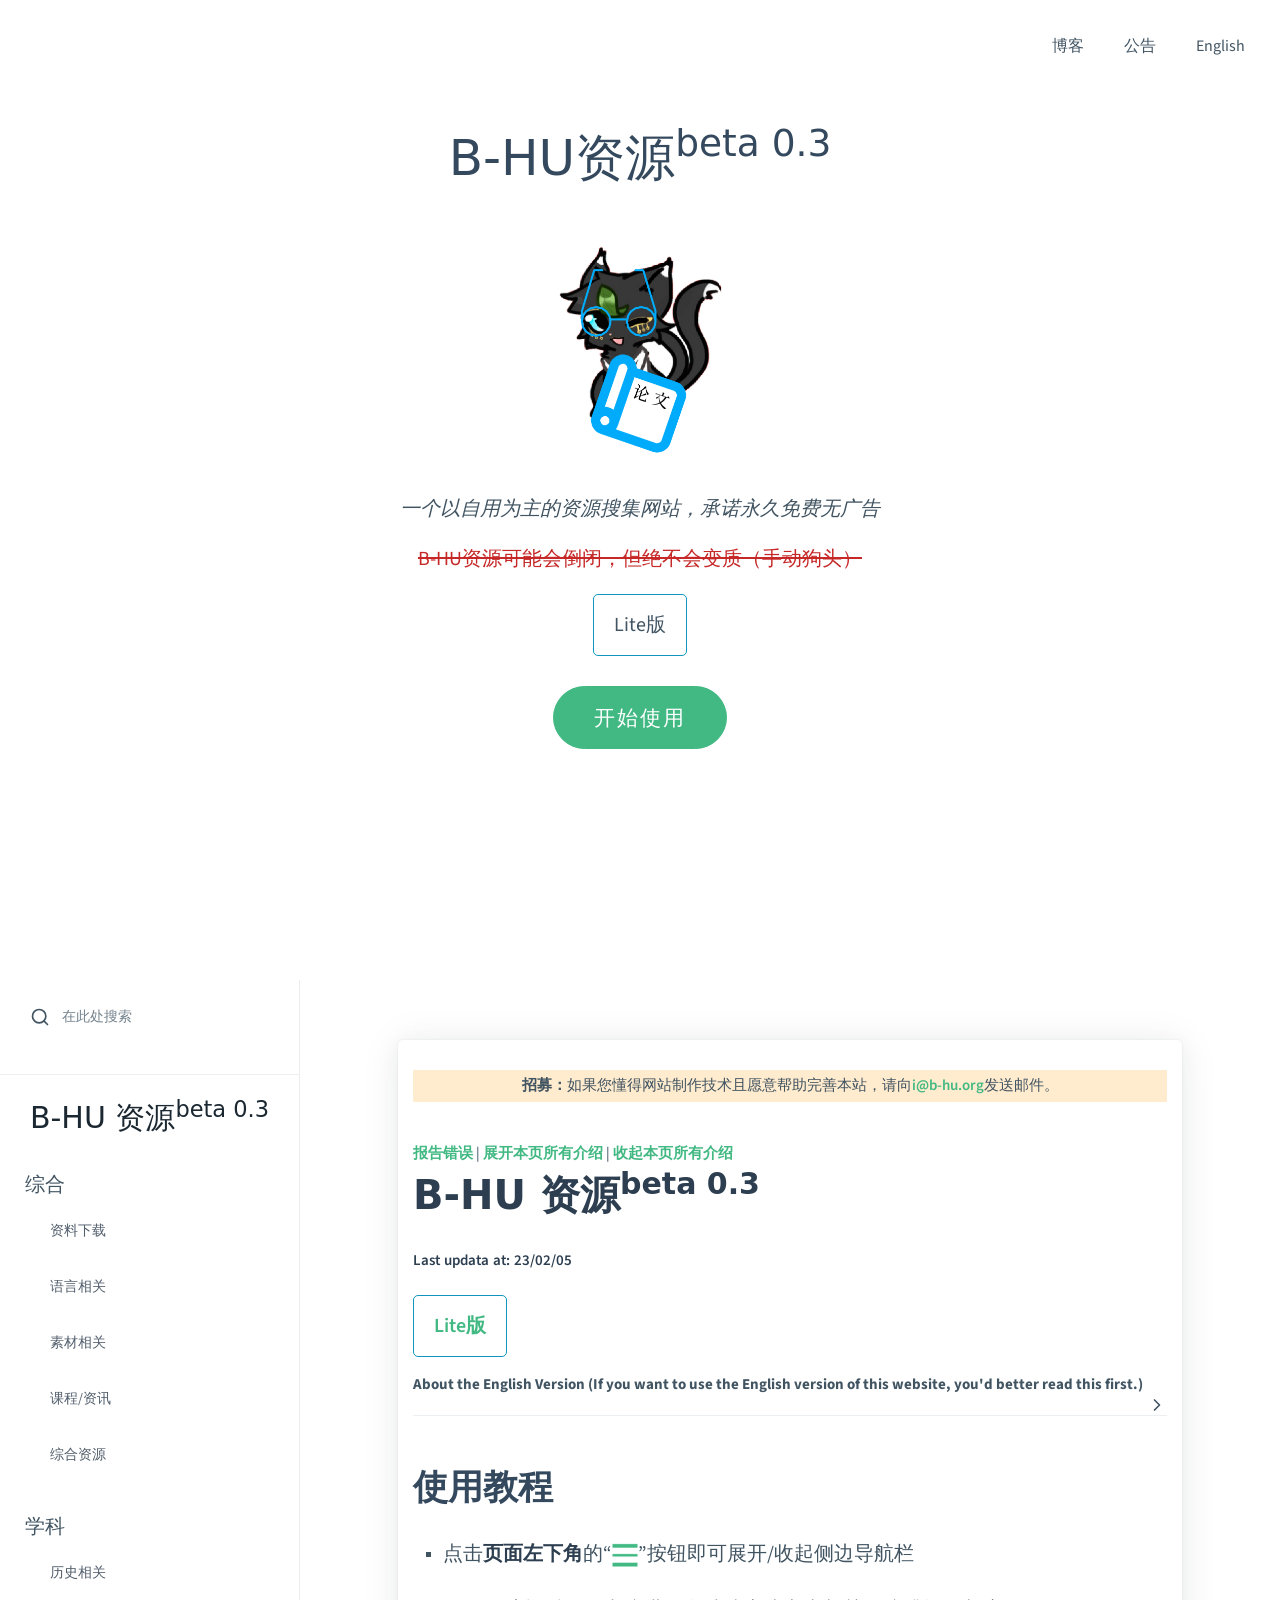
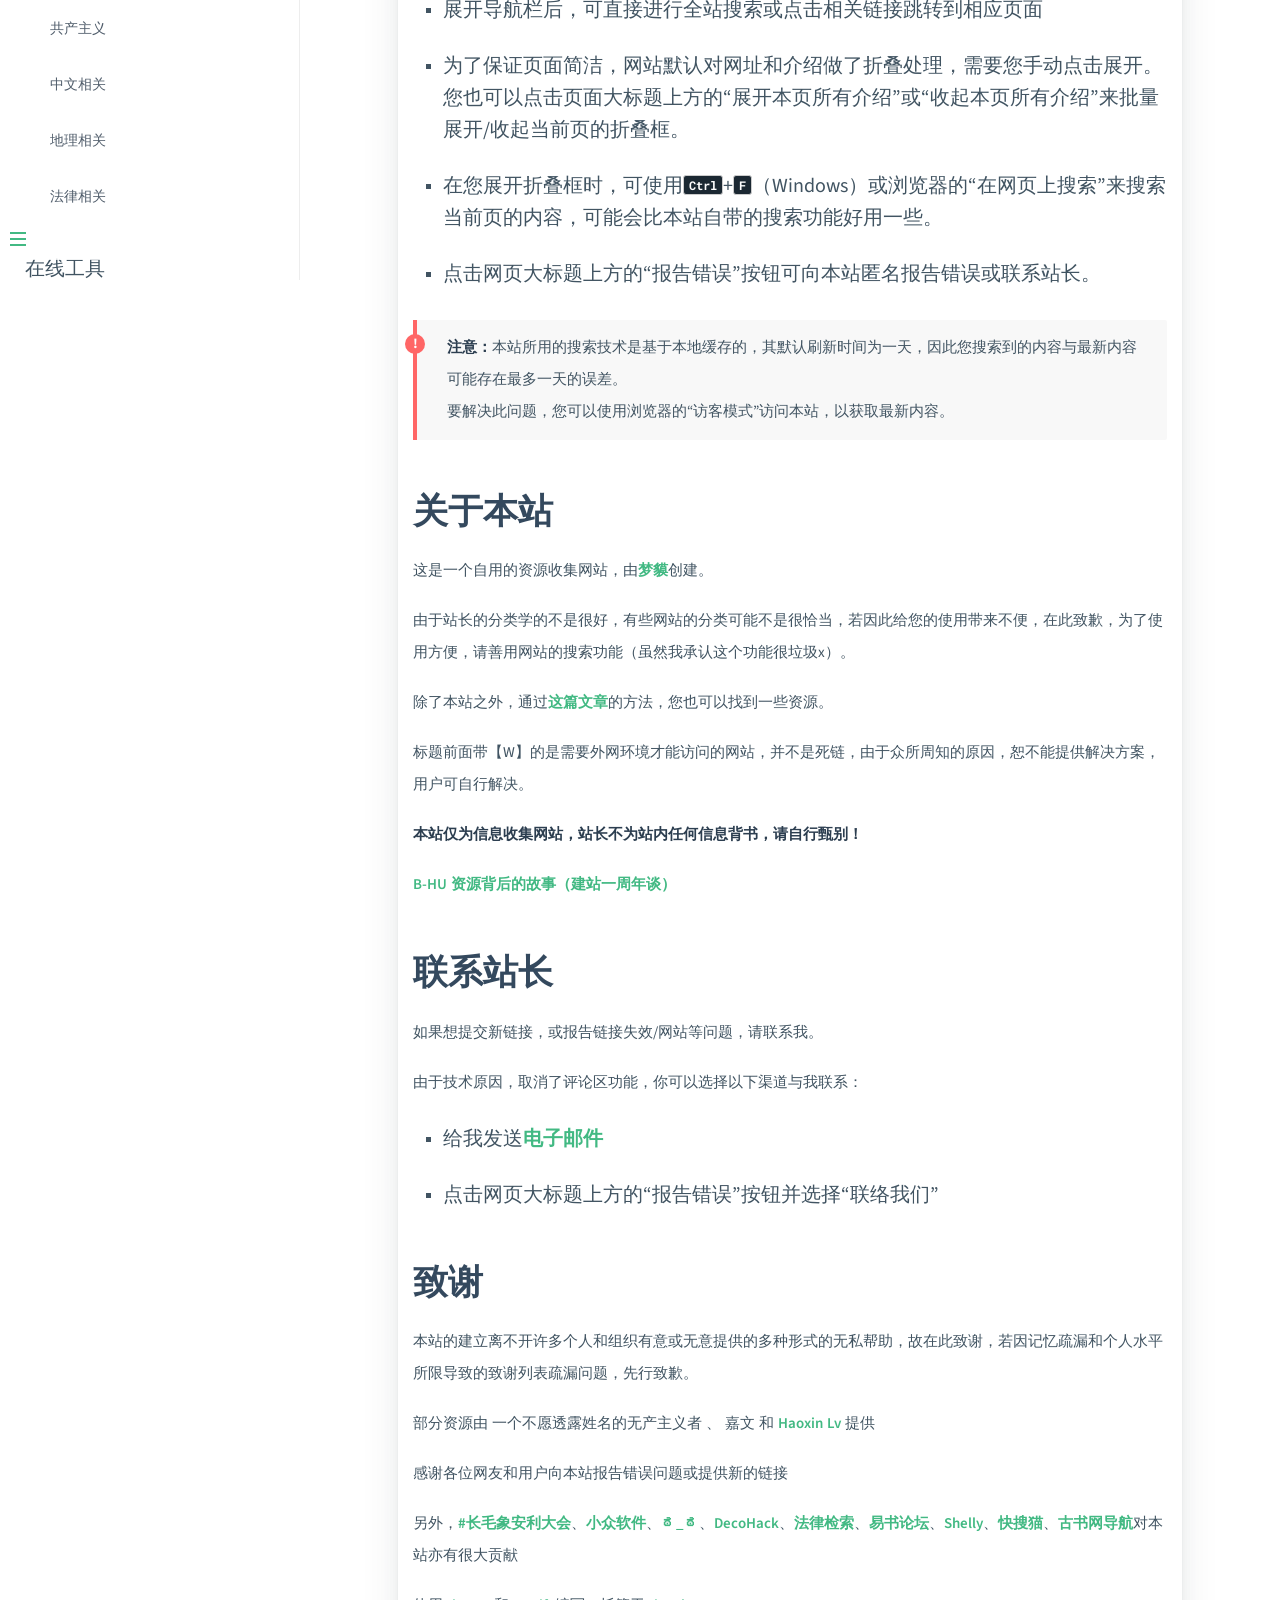
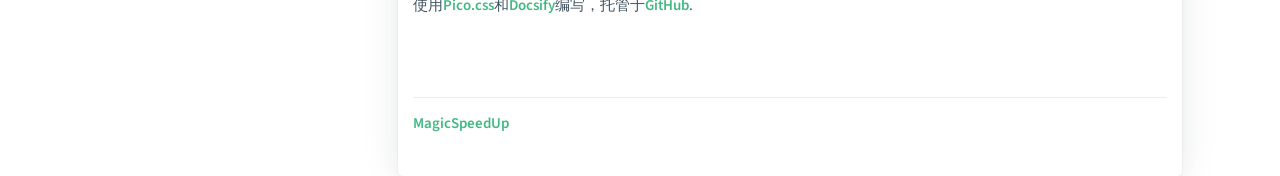
==== index.html @ ea0c9001 "." ====
<!DOCTYPE html>
<html>
<head>
  <meta http-equiv="X-UA-Compatible" content="IE=edge,chrome=1">
  <meta name="viewport" content="width=device-width,initial-scale=1">
  <meta charset="UTF-8">
  <title>B-HU 资源</title>
  <link rel="icon" href="./requirements/icon.png" type="image/x-icon" />
  <link rel="shortcut icon" href="./requirements/icon.png" type="image/x-icon" />
  <link rel="stylesheet" href="./requirements/pico.min.css">
  <link rel="stylesheet" href="./requirements/vue.css" />
</head>
<body>
    <div id="app">加载中···<br/><i>* 如果长时间卡在此界面，请允许网站运行JavaScript脚本</i></div>
    <script>
    window.$docsify = {
        loadNavbar: true,
        loadSidebar: true,
        subMaxLevel: 6,
        coverpage: true,
        auto2top: true,
        relativePath: true,
        name: 'B-HU 资源<sup>beta 0.3</sup>',
        nameLink: '/',
        notFoundPage: true,
        homepage: 'index.md',
        search: {
            maxAge: 86400000,
            paths: 'auto', // or 'auto'
            placeholder: '在此处搜索',
            noData: '没有结果！',
            depth: 6,
            hideOtherSidebarContent: false,
            namespace: 'website-1'
        },
        pagination: {
            previousText: '上一页',
            nextText: '下一页',
            crossChapter: true,
            crossChapterText: true,
        },
        plugins: [
            function(hook, vm) {
                hook.afterEach(function(html) {
                        return (
                        '<p style="background-color: blanchedalmond;padding: auto;text-align: center;"><b>招募：</b>如果您懂得网站制作技术且愿意帮助完善本站，请向<a href="mailto:i@b-hu.org" target="_blank">i@b-hu.org</a>发送邮件。</p><br/><a href="https://forms.office.com/r/AMncKSa0ZD" target="_blank">报告错误</a>&nbsp;|&nbsp;<a onclick="expandAll()">展开本页所有介绍</a>&nbsp;|&nbsp;<a onclick="closeAll()">收起本页所有介绍</a>' +
                        html +
                        '<a href="//s.b-hu.org/#/guide/magicspeedup" target="_blank">MagicSpeedUp</a>'
                        );
                    });
            },
        ],
    }
    </script>
    <script>
        function expandAll() {
    var details = document.getElementsByTagName("details");
    for (var i = 0; i < details.length; i++) {
        details[i].open = true;
    }
}

function closeAll() {
    var details = document.getElementsByTagName("details");
    for (var i = 0; i < details.length; i++) {
        details[i].open = false;
    }
}
    </script>
    <script src="./requirements/docsify-pagination.min.js"></script>
    <script src="./requirements/search.min.js"></script>
    <script src="./requirements/emoji.min.js"></script>
    <script src="./requirements/docsify.js"></script>
<!--不蒜子-->
    <script async src="//busuanzi.ibruce.info/busuanzi/2.3/busuanzi.pure.mini.js"></script>
    <div style="text-align: center;">
        <span id="busuanzi_container_site_pv" style="font-family:Consolas;color:rgba(21,170,191,.6);font-size:12px;">
            访问量：<span id="busuanzi_value_site_pv" style="font-family:Consolas;color:Silver;font-size:12px;"></span>
        </span>
        <span id="busuanzi_container_site_uv" style="font-family:Consolas;color:rgba(21,170,191,.6);font-size:12px;">
            访问人数：<span id="busuanzi_value_site_uv" style="font-family:Consolas;color:Silver;font-size:12px;"></span>
        </span>
    </div>
<!--模板：
<div class="grid">
    <div><details><summary>标题</summary><p>描述<br/><a href="链接" target="_blank" role="button" class="outline">访问网站</a></p></details></div>
    <div><details><summary>标题</summary><p>描述<br/><a href="链接" target="_blank" role="button" class="outline">访问网站</a></p></details></div>
    <div><details><summary>标题</summary><p>描述<br/><a href="链接" target="_blank" role="button" class="outline">访问网站</a></p></details></div>
</div>
-->
</body>
<script src="https://res.zvo.cn/translate/translate.js"></script>
<script>
translate.setUseVersion2(); //设置使用v2.x 版本
translate.listener.start(); //动态监听页面更新
translate.selectLanguageTag.show = false; // 不显示切换语言的下拉框
translate.execute();//进行翻译 
</script>
</html>
---- requirements/pico.min.css ----
@charset "UTF-8";/*!
 * Pico.css v1.5.2 (https://picocss.com)
 * Copyright 2019-2022 - Licensed under MIT
 */:root{--font-family:system-ui,-apple-system,"Segoe UI","Roboto","Ubuntu","Cantarell","Noto Sans",sans-serif,"Apple Color Emoji","Segoe UI Emoji","Segoe UI Symbol","Noto Color Emoji";--line-height:1.5;--font-weight:400;--font-size:16px;--border-radius:0.25rem;--border-width:1px;--outline-width:3px;--spacing:1rem;--typography-spacing-vertical:1.5rem;--block-spacing-vertical:calc(var(--spacing) * 2);--block-spacing-horizontal:var(--spacing);--grid-spacing-vertical:0;--grid-spacing-horizontal:var(--spacing);--form-element-spacing-vertical:0.75rem;--form-element-spacing-horizontal:1rem;--nav-element-spacing-vertical:1rem;--nav-element-spacing-horizontal:0.5rem;--nav-link-spacing-vertical:0.5rem;--nav-link-spacing-horizontal:0.5rem;--form-label-font-weight:var(--font-weight);--transition:0.2s ease-in-out}@media (min-width:576px){:root{--font-size:17px}}@media (min-width:768px){:root{--font-size:18px}}@media (min-width:992px){:root{--font-size:19px}}@media (min-width:1200px){:root{--font-size:20px}}@media (min-width:576px){body>footer,body>header,body>main,section{--block-spacing-vertical:calc(var(--spacing) * 2.5)}}@media (min-width:768px){body>footer,body>header,body>main,section{--block-spacing-vertical:calc(var(--spacing) * 3)}}@media (min-width:992px){body>footer,body>header,body>main,section{--block-spacing-vertical:calc(var(--spacing) * 3.5)}}@media (min-width:1200px){body>footer,body>header,body>main,section{--block-spacing-vertical:calc(var(--spacing) * 4)}}@media (min-width:576px){article{--block-spacing-horizontal:calc(var(--spacing) * 1.25)}}@media (min-width:768px){article{--block-spacing-horizontal:calc(var(--spacing) * 1.5)}}@media (min-width:992px){article{--block-spacing-horizontal:calc(var(--spacing) * 1.75)}}@media (min-width:1200px){article{--block-spacing-horizontal:calc(var(--spacing) * 2)}}dialog>article{--block-spacing-vertical:calc(var(--spacing) * 2);--block-spacing-horizontal:var(--spacing)}@media (min-width:576px){dialog>article{--block-spacing-vertical:calc(var(--spacing) * 2.5);--block-spacing-horizontal:calc(var(--spacing) * 1.25)}}@media (min-width:768px){dialog>article{--block-spacing-vertical:calc(var(--spacing) * 3);--block-spacing-horizontal:calc(var(--spacing) * 1.5)}}a{--text-decoration:none}a.contrast,a.secondary{--text-decoration:underline}small{--font-size:0.875em}h1,h2,h3,h4,h5,h6{--font-weight:700}h1{--font-size:2rem;--typography-spacing-vertical:3rem}h2{--font-size:1.75rem;--typography-spacing-vertical:2.625rem}h3{--font-size:1.5rem;--typography-spacing-vertical:2.25rem}h4{--font-size:1.25rem;--typography-spacing-vertical:1.874rem}h5{--font-size:1.125rem;--typography-spacing-vertical:1.6875rem}[type=checkbox],[type=radio]{--border-width:2px}[type=checkbox][role=switch]{--border-width:3px}tfoot td,tfoot th,thead td,thead th{--border-width:3px}:not(thead):not(tfoot)>*>td{--font-size:0.875em}code,kbd,pre,samp{--font-family:"Menlo","Consolas","Roboto Mono","Ubuntu Monospace","Noto Mono","Oxygen Mono","Liberation Mono",monospace,"Apple Color Emoji","Segoe UI Emoji","Segoe UI Symbol","Noto Color Emoji"}kbd{--font-weight:bolder}:root:not([data-theme=dark]),[data-theme=light]{color-scheme:light;--background-color:#fff;--color:hsl(205deg, 20%, 32%);--h1-color:hsl(205deg, 30%, 15%);--h2-color:#24333e;--h3-color:hsl(205deg, 25%, 23%);--h4-color:#374956;--h5-color:hsl(205deg, 20%, 32%);--h6-color:#4d606d;--muted-color:hsl(205deg, 10%, 50%);--muted-border-color:hsl(205deg, 20%, 94%);--primary:hsl(195deg, 85%, 41%);--primary-hover:hsl(195deg, 90%, 32%);--primary-focus:rgba(16, 149, 193, 0.125);--primary-inverse:#fff;--secondary:hsl(205deg, 15%, 41%);--secondary-hover:hsl(205deg, 20%, 32%);--secondary-focus:rgba(89, 107, 120, 0.125);--secondary-inverse:#fff;--contrast:hsl(205deg, 30%, 15%);--contrast-hover:#000;--contrast-focus:rgba(89, 107, 120, 0.125);--contrast-inverse:#fff;--mark-background-color:#fff2ca;--mark-color:#543a26;--ins-color:#388e3c;--del-color:#c62828;--blockquote-border-color:var(--muted-border-color);--blockquote-footer-color:var(--muted-color);--button-box-shadow:0 0 0 rgba(0, 0, 0, 0);--button-hover-box-shadow:0 0 0 rgba(0, 0, 0, 0);--form-element-background-color:transparent;--form-element-border-color:hsl(205deg, 14%, 68%);--form-element-color:var(--color);--form-element-placeholder-color:var(--muted-color);--form-element-active-background-color:transparent;--form-element-active-border-color:var(--primary);--form-element-focus-color:var(--primary-focus);--form-element-disabled-background-color:hsl(205deg, 18%, 86%);--form-element-disabled-border-color:hsl(205deg, 14%, 68%);--form-element-disabled-opacity:0.5;--form-element-invalid-border-color:#c62828;--form-element-invalid-active-border-color:#d32f2f;--form-element-invalid-focus-color:rgba(211, 47, 47, 0.125);--form-element-valid-border-color:#388e3c;--form-element-valid-active-border-color:#43a047;--form-element-valid-focus-color:rgba(67, 160, 71, 0.125);--switch-background-color:hsl(205deg, 16%, 77%);--switch-color:var(--primary-inverse);--switch-checked-background-color:var(--primary);--range-border-color:hsl(205deg, 18%, 86%);--range-active-border-color:hsl(205deg, 16%, 77%);--range-thumb-border-color:var(--background-color);--range-thumb-color:var(--secondary);--range-thumb-hover-color:var(--secondary-hover);--range-thumb-active-color:var(--primary);--table-border-color:var(--muted-border-color);--table-row-stripped-background-color:#f6f8f9;--code-background-color:hsl(205deg, 20%, 94%);--code-color:var(--muted-color);--code-kbd-background-color:var(--contrast);--code-kbd-color:var(--contrast-inverse);--code-tag-color:hsl(330deg, 40%, 50%);--code-property-color:hsl(185deg, 40%, 40%);--code-value-color:hsl(40deg, 20%, 50%);--code-comment-color:hsl(205deg, 14%, 68%);--accordion-border-color:var(--muted-border-color);--accordion-close-summary-color:var(--color);--accordion-open-summary-color:var(--muted-color);--card-background-color:var(--background-color);--card-border-color:var(--muted-border-color);--card-box-shadow:0 0.125rem 1rem rgba(27, 40, 50, 0.04),0 0.125rem 2rem rgba(27, 40, 50, 0.08),0 0 0 0.0625rem rgba(27, 40, 50, 0.024);--card-sectionning-background-color:#fbfbfc;--dropdown-background-color:#fbfbfc;--dropdown-border-color:#e1e6eb;--dropdown-box-shadow:var(--card-box-shadow);--dropdown-color:var(--color);--dropdown-hover-background-color:hsl(205deg, 20%, 94%);--modal-overlay-background-color:rgba(213, 220, 226, 0.8);--progress-background-color:hsl(205deg, 18%, 86%);--progress-color:var(--primary);--loading-spinner-opacity:0.5;--tooltip-background-color:var(--contrast);--tooltip-color:var(--contrast-inverse);--icon-checkbox:url("data:image/svg+xml,%3Csvg xmlns='http://www.w3.org/2000/svg' width='24' height='24' viewBox='0 0 24 24' fill='none' stroke='%23FFF' stroke-width='4' stroke-linecap='round' stroke-linejoin='round'%3E%3Cpolyline points='20 6 9 17 4 12'%3E%3C/polyline%3E%3C/svg%3E");--icon-chevron:url("data:image/svg+xml,%3Csvg xmlns='http://www.w3.org/2000/svg' width='24' height='24' viewBox='0 0 24 24' fill='none' stroke='rgba(65, 84, 98, 0.999)' stroke-width='2' stroke-linecap='round' stroke-linejoin='round'%3E%3Cpolyline points='6 9 12 15 18 9'%3E%3C/polyline%3E%3C/svg%3E");--icon-chevron-button:url("data:image/svg+xml,%3Csvg xmlns='http://www.w3.org/2000/svg' width='24' height='24' viewBox='0 0 24 24' fill='none' stroke='rgba(255, 255, 255, 0.999)' stroke-width='2' stroke-linecap='round' stroke-linejoin='round'%3E%3Cpolyline points='6 9 12 15 18 9'%3E%3C/polyline%3E%3C/svg%3E");--icon-chevron-button-inverse:url("data:image/svg+xml,%3Csvg xmlns='http://www.w3.org/2000/svg' width='24' height='24' viewBox='0 0 24 24' fill='none' stroke='rgba(255, 255, 255, 0.999)' stroke-width='2' stroke-linecap='round' stroke-linejoin='round'%3E%3Cpolyline points='6 9 12 15 18 9'%3E%3C/polyline%3E%3C/svg%3E");--icon-close:url("data:image/svg+xml,%3Csvg xmlns='http://www.w3.org/2000/svg' width='24' height='24' viewBox='0 0 24 24' fill='none' stroke='rgba(115, 130, 140, 0.999)' stroke-width='4' stroke-linecap='round' stroke-linejoin='round'%3E%3Cline x1='18' y1='6' x2='6' y2='18'%3E%3C/line%3E%3Cline x1='6' y1='6' x2='18' y2='18'%3E%3C/line%3E%3C/svg%3E");--icon-date:url("data:image/svg+xml,%3Csvg xmlns='http://www.w3.org/2000/svg' width='24' height='24' viewBox='0 0 24 24' fill='none' stroke='rgba(65, 84, 98, 0.999)' stroke-width='2' stroke-linecap='round' stroke-linejoin='round'%3E%3Crect x='3' y='4' width='18' height='18' rx='2' ry='2'%3E%3C/rect%3E%3Cline x1='16' y1='2' x2='16' y2='6'%3E%3C/line%3E%3Cline x1='8' y1='2' x2='8' y2='6'%3E%3C/line%3E%3Cline x1='3' y1='10' x2='21' y2='10'%3E%3C/line%3E%3C/svg%3E");--icon-invalid:url("data:image/svg+xml,%3Csvg xmlns='http://www.w3.org/2000/svg' width='24' height='24' viewBox='0 0 24 24' fill='none' stroke='rgba(198, 40, 40, 0.999)' stroke-width='2' stroke-linecap='round' stroke-linejoin='round'%3E%3Ccircle cx='12' cy='12' r='10'%3E%3C/circle%3E%3Cline x1='12' y1='8' x2='12' y2='12'%3E%3C/line%3E%3Cline x1='12' y1='16' x2='12.01' y2='16'%3E%3C/line%3E%3C/svg%3E");--icon-minus:url("data:image/svg+xml,%3Csvg xmlns='http://www.w3.org/2000/svg' width='24' height='24' viewBox='0 0 24 24' fill='none' stroke='%23FFF' stroke-width='4' stroke-linecap='round' stroke-linejoin='round'%3E%3Cline x1='5' y1='12' x2='19' y2='12'%3E%3C/line%3E%3C/svg%3E");--icon-search:url("data:image/svg+xml,%3Csvg xmlns='http://www.w3.org/2000/svg' width='24' height='24' viewBox='0 0 24 24' fill='none' stroke='rgba(65, 84, 98, 0.999)' stroke-width='2' stroke-linecap='round' stroke-linejoin='round'%3E%3Ccircle cx='11' cy='11' r='8'%3E%3C/circle%3E%3Cline x1='21' y1='21' x2='16.65' y2='16.65'%3E%3C/line%3E%3C/svg%3E");--icon-time:url("data:image/svg+xml,%3Csvg xmlns='http://www.w3.org/2000/svg' width='24' height='24' viewBox='0 0 24 24' fill='none' stroke='rgba(65, 84, 98, 0.999)' stroke-width='2' stroke-linecap='round' stroke-linejoin='round'%3E%3Ccircle cx='12' cy='12' r='10'%3E%3C/circle%3E%3Cpolyline points='12 6 12 12 16 14'%3E%3C/polyline%3E%3C/svg%3E");--icon-valid:url("data:image/svg+xml,%3Csvg xmlns='http://www.w3.org/2000/svg' width='24' height='24' viewBox='0 0 24 24' fill='none' stroke='rgba(56, 142, 60, 0.999)' stroke-width='3' stroke-linecap='round' stroke-linejoin='round'%3E%3Cpolyline points='20 6 9 17 4 12'%3E%3C/polyline%3E%3C/svg%3E")}@media only screen and (prefers-color-scheme:dark){:root:not([data-theme=light]){color-scheme:dark;--background-color:#11191f;--color:hsl(205deg, 16%, 77%);--h1-color:hsl(205deg, 20%, 94%);--h2-color:#e1e6eb;--h3-color:hsl(205deg, 18%, 86%);--h4-color:#c8d1d8;--h5-color:hsl(205deg, 16%, 77%);--h6-color:#afbbc4;--muted-color:hsl(205deg, 10%, 50%);--muted-border-color:#1f2d38;--primary:hsl(195deg, 85%, 41%);--primary-hover:hsl(195deg, 80%, 50%);--primary-focus:rgba(16, 149, 193, 0.25);--primary-inverse:#fff;--secondary:hsl(205deg, 15%, 41%);--secondary-hover:hsl(205deg, 10%, 50%);--secondary-focus:rgba(115, 130, 140, 0.25);--secondary-inverse:#fff;--contrast:hsl(205deg, 20%, 94%);--contrast-hover:#fff;--contrast-focus:rgba(115, 130, 140, 0.25);--contrast-inverse:#000;--mark-background-color:#d1c284;--mark-color:#11191f;--ins-color:#388e3c;--del-color:#c62828;--blockquote-border-color:var(--muted-border-color);--blockquote-footer-color:var(--muted-color);--button-box-shadow:0 0 0 rgba(0, 0, 0, 0);--button-hover-box-shadow:0 0 0 rgba(0, 0, 0, 0);--form-element-background-color:#11191f;--form-element-border-color:#374956;--form-element-color:var(--color);--form-element-placeholder-color:var(--muted-color);--form-element-active-background-color:var(--form-element-background-color);--form-element-active-border-color:var(--primary);--form-element-focus-color:var(--primary-focus);--form-element-disabled-background-color:hsl(205deg, 25%, 23%);--form-element-disabled-border-color:hsl(205deg, 20%, 32%);--form-element-disabled-opacity:0.5;--form-element-invalid-border-color:#b71c1c;--form-element-invalid-active-border-color:#c62828;--form-element-invalid-focus-color:rgba(198, 40, 40, 0.25);--form-element-valid-border-color:#2e7d32;--form-element-valid-active-border-color:#388e3c;--form-element-valid-focus-color:rgba(56, 142, 60, 0.25);--switch-background-color:#374956;--switch-color:var(--primary-inverse);--switch-checked-background-color:var(--primary);--range-border-color:#24333e;--range-active-border-color:hsl(205deg, 25%, 23%);--range-thumb-border-color:var(--background-color);--range-thumb-color:var(--secondary);--range-thumb-hover-color:var(--secondary-hover);--range-thumb-active-color:var(--primary);--table-border-color:var(--muted-border-color);--table-row-stripped-background-color:rgba(115, 130, 140, 0.05);--code-background-color:#18232c;--code-color:var(--muted-color);--code-kbd-background-color:var(--contrast);--code-kbd-color:var(--contrast-inverse);--code-tag-color:hsl(330deg, 30%, 50%);--code-property-color:hsl(185deg, 30%, 50%);--code-value-color:hsl(40deg, 10%, 50%);--code-comment-color:#4d606d;--accordion-border-color:var(--muted-border-color);--accordion-active-summary-color:var(--primary);--accordion-close-summary-color:var(--color);--accordion-open-summary-color:var(--muted-color);--card-background-color:#141e26;--card-border-color:#11191f;--card-box-shadow:0 0.125rem 1rem rgba(0, 0, 0, 0.06),0 0.125rem 2rem rgba(0, 0, 0, 0.12),0 0 0 0.0625rem rgba(0, 0, 0, 0.036);--card-sectionning-background-color:#18232c;--dropdown-background-color:hsl(205deg, 30%, 15%);--dropdown-border-color:#24333e;--dropdown-box-shadow:var(--card-box-shadow);--dropdown-color:var(--color);--dropdown-hover-background-color:rgba(36, 51, 62, 0.75);--modal-overlay-background-color:rgba(36, 51, 62, 0.9);--progress-background-color:#24333e;--progress-color:var(--primary);--loading-spinner-opacity:0.5;--tooltip-background-color:var(--contrast);--tooltip-color:var(--contrast-inverse);--icon-checkbox:url("data:image/svg+xml,%3Csvg xmlns='http://www.w3.org/2000/svg' width='24' height='24' viewBox='0 0 24 24' fill='none' stroke='%23FFF' stroke-width='4' stroke-linecap='round' stroke-linejoin='round'%3E%3Cpolyline points='20 6 9 17 4 12'%3E%3C/polyline%3E%3C/svg%3E");--icon-chevron:url("data:image/svg+xml,%3Csvg xmlns='http://www.w3.org/2000/svg' width='24' height='24' viewBox='0 0 24 24' fill='none' stroke='rgba(162, 175, 185, 0.999)' stroke-width='2' stroke-linecap='round' stroke-linejoin='round'%3E%3Cpolyline points='6 9 12 15 18 9'%3E%3C/polyline%3E%3C/svg%3E");--icon-chevron-button:url("data:image/svg+xml,%3Csvg xmlns='http://www.w3.org/2000/svg' width='24' height='24' viewBox='0 0 24 24' fill='none' stroke='rgba(255, 255, 255, 0.999)' stroke-width='2' stroke-linecap='round' stroke-linejoin='round'%3E%3Cpolyline points='6 9 12 15 18 9'%3E%3C/polyline%3E%3C/svg%3E");--icon-chevron-button-inverse:url("data:image/svg+xml,%3Csvg xmlns='http://www.w3.org/2000/svg' width='24' height='24' viewBox='0 0 24 24' fill='none' stroke='rgba(0, 0, 0, 0.999)' stroke-width='2' stroke-linecap='round' stroke-linejoin='round'%3E%3Cpolyline points='6 9 12 15 18 9'%3E%3C/polyline%3E%3C/svg%3E");--icon-close:url("data:image/svg+xml,%3Csvg xmlns='http://www.w3.org/2000/svg' width='24' height='24' viewBox='0 0 24 24' fill='none' stroke='rgba(115, 130, 140, 0.999)' stroke-width='4' stroke-linecap='round' stroke-linejoin='round'%3E%3Cline x1='18' y1='6' x2='6' y2='18'%3E%3C/line%3E%3Cline x1='6' y1='6' x2='18' y2='18'%3E%3C/line%3E%3C/svg%3E");--icon-date:url("data:image/svg+xml,%3Csvg xmlns='http://www.w3.org/2000/svg' width='24' height='24' viewBox='0 0 24 24' fill='none' stroke='rgba(162, 175, 185, 0.999)' stroke-width='2' stroke-linecap='round' stroke-linejoin='round'%3E%3Crect x='3' y='4' width='18' height='18' rx='2' ry='2'%3E%3C/rect%3E%3Cline x1='16' y1='2' x2='16' y2='6'%3E%3C/line%3E%3Cline x1='8' y1='2' x2='8' y2='6'%3E%3C/line%3E%3Cline x1='3' y1='10' x2='21' y2='10'%3E%3C/line%3E%3C/svg%3E");--icon-invalid:url("data:image/svg+xml,%3Csvg xmlns='http://www.w3.org/2000/svg' width='24' height='24' viewBox='0 0 24 24' fill='none' stroke='rgba(183, 28, 28, 0.999)' stroke-width='2' stroke-linecap='round' stroke-linejoin='round'%3E%3Ccircle cx='12' cy='12' r='10'%3E%3C/circle%3E%3Cline x1='12' y1='8' x2='12' y2='12'%3E%3C/line%3E%3Cline x1='12' y1='16' x2='12.01' y2='16'%3E%3C/line%3E%3C/svg%3E");--icon-minus:url("data:image/svg+xml,%3Csvg xmlns='http://www.w3.org/2000/svg' width='24' height='24' viewBox='0 0 24 24' fill='none' stroke='%23FFF' stroke-width='4' stroke-linecap='round' stroke-linejoin='round'%3E%3Cline x1='5' y1='12' x2='19' y2='12'%3E%3C/line%3E%3C/svg%3E");--icon-search:url("data:image/svg+xml,%3Csvg xmlns='http://www.w3.org/2000/svg' width='24' height='24' viewBox='0 0 24 24' fill='none' stroke='rgba(162, 175, 185, 0.999)' stroke-width='2' stroke-linecap='round' stroke-linejoin='round'%3E%3Ccircle cx='11' cy='11' r='8'%3E%3C/circle%3E%3Cline x1='21' y1='21' x2='16.65' y2='16.65'%3E%3C/line%3E%3C/svg%3E");--icon-time:url("data:image/svg+xml,%3Csvg xmlns='http://www.w3.org/2000/svg' width='24' height='24' viewBox='0 0 24 24' fill='none' stroke='rgba(162, 175, 185, 0.999)' stroke-width='2' stroke-linecap='round' stroke-linejoin='round'%3E%3Ccircle cx='12' cy='12' r='10'%3E%3C/circle%3E%3Cpolyline points='12 6 12 12 16 14'%3E%3C/polyline%3E%3C/svg%3E");--icon-valid:url("data:image/svg+xml,%3Csvg xmlns='http://www.w3.org/2000/svg' width='24' height='24' viewBox='0 0 24 24' fill='none' stroke='rgba(46, 125, 50, 0.999)' stroke-width='3' stroke-linecap='round' stroke-linejoin='round'%3E%3Cpolyline points='20 6 9 17 4 12'%3E%3C/polyline%3E%3C/svg%3E")}}[data-theme=dark]{color-scheme:dark;--background-color:#11191f;--color:hsl(205deg, 16%, 77%);--h1-color:hsl(205deg, 20%, 94%);--h2-color:#e1e6eb;--h3-color:hsl(205deg, 18%, 86%);--h4-color:#c8d1d8;--h5-color:hsl(205deg, 16%, 77%);--h6-color:#afbbc4;--muted-color:hsl(205deg, 10%, 50%);--muted-border-color:#1f2d38;--primary:hsl(195deg, 85%, 41%);--primary-hover:hsl(195deg, 80%, 50%);--primary-focus:rgba(16, 149, 193, 0.25);--primary-inverse:#fff;--secondary:hsl(205deg, 15%, 41%);--secondary-hover:hsl(205deg, 10%, 50%);--secondary-focus:rgba(115, 130, 140, 0.25);--secondary-inverse:#fff;--contrast:hsl(205deg, 20%, 94%);--contrast-hover:#fff;--contrast-focus:rgba(115, 130, 140, 0.25);--contrast-inverse:#000;--mark-background-color:#d1c284;--mark-color:#11191f;--ins-color:#388e3c;--del-color:#c62828;--blockquote-border-color:var(--muted-border-color);--blockquote-footer-color:var(--muted-color);--button-box-shadow:0 0 0 rgba(0, 0, 0, 0);--button-hover-box-shadow:0 0 0 rgba(0, 0, 0, 0);--form-element-background-color:#11191f;--form-element-border-color:#374956;--form-element-color:var(--color);--form-element-placeholder-color:var(--muted-color);--form-element-active-background-color:var(--form-element-background-color);--form-element-active-border-color:var(--primary);--form-element-focus-color:var(--primary-focus);--form-element-disabled-background-color:hsl(205deg, 25%, 23%);--form-element-disabled-border-color:hsl(205deg, 20%, 32%);--form-element-disabled-opacity:0.5;--form-element-invalid-border-color:#b71c1c;--form-element-invalid-active-border-color:#c62828;--form-element-invalid-focus-color:rgba(198, 40, 40, 0.25);--form-element-valid-border-color:#2e7d32;--form-element-valid-active-border-color:#388e3c;--form-element-valid-focus-color:rgba(56, 142, 60, 0.25);--switch-background-color:#374956;--switch-color:var(--primary-inverse);--switch-checked-background-color:var(--primary);--range-border-color:#24333e;--range-active-border-color:hsl(205deg, 25%, 23%);--range-thumb-border-color:var(--background-color);--range-thumb-color:var(--secondary);--range-thumb-hover-color:var(--secondary-hover);--range-thumb-active-color:var(--primary);--table-border-color:var(--muted-border-color);--table-row-stripped-background-color:rgba(115, 130, 140, 0.05);--code-background-color:#18232c;--code-color:var(--muted-color);--code-kbd-background-color:var(--contrast);--code-kbd-color:var(--contrast-inverse);--code-tag-color:hsl(330deg, 30%, 50%);--code-property-color:hsl(185deg, 30%, 50%);--code-value-color:hsl(40deg, 10%, 50%);--code-comment-color:#4d606d;--accordion-border-color:var(--muted-border-color);--accordion-active-summary-color:var(--primary);--accordion-close-summary-color:var(--color);--accordion-open-summary-color:var(--muted-color);--card-background-color:#141e26;--card-border-color:#11191f;--card-box-shadow:0 0.125rem 1rem rgba(0, 0, 0, 0.06),0 0.125rem 2rem rgba(0, 0, 0, 0.12),0 0 0 0.0625rem rgba(0, 0, 0, 0.036);--card-sectionning-background-color:#18232c;--dropdown-background-color:hsl(205deg, 30%, 15%);--dropdown-border-color:#24333e;--dropdown-box-shadow:var(--card-box-shadow);--dropdown-color:var(--color);--dropdown-hover-background-color:rgba(36, 51, 62, 0.75);--modal-overlay-background-color:rgba(36, 51, 62, 0.9);--progress-background-color:#24333e;--progress-color:var(--primary);--loading-spinner-opacity:0.5;--tooltip-background-color:var(--contrast);--tooltip-color:var(--contrast-inverse);--icon-checkbox:url("data:image/svg+xml,%3Csvg xmlns='http://www.w3.org/2000/svg' width='24' height='24' viewBox='0 0 24 24' fill='none' stroke='%23FFF' stroke-width='4' stroke-linecap='round' stroke-linejoin='round'%3E%3Cpolyline points='20 6 9 17 4 12'%3E%3C/polyline%3E%3C/svg%3E");--icon-chevron:url("data:image/svg+xml,%3Csvg xmlns='http://www.w3.org/2000/svg' width='24' height='24' viewBox='0 0 24 24' fill='none' stroke='rgba(162, 175, 185, 0.999)' stroke-width='2' stroke-linecap='round' stroke-linejoin='round'%3E%3Cpolyline points='6 9 12 15 18 9'%3E%3C/polyline%3E%3C/svg%3E");--icon-chevron-button:url("data:image/svg+xml,%3Csvg xmlns='http://www.w3.org/2000/svg' width='24' height='24' viewBox='0 0 24 24' fill='none' stroke='rgba(255, 255, 255, 0.999)' stroke-width='2' stroke-linecap='round' stroke-linejoin='round'%3E%3Cpolyline points='6 9 12 15 18 9'%3E%3C/polyline%3E%3C/svg%3E");--icon-chevron-button-inverse:url("data:image/svg+xml,%3Csvg xmlns='http://www.w3.org/2000/svg' width='24' height='24' viewBox='0 0 24 24' fill='none' stroke='rgba(0, 0, 0, 0.999)' stroke-width='2' stroke-linecap='round' stroke-linejoin='round'%3E%3Cpolyline points='6 9 12 15 18 9'%3E%3C/polyline%3E%3C/svg%3E");--icon-close:url("data:image/svg+xml,%3Csvg xmlns='http://www.w3.org/2000/svg' width='24' height='24' viewBox='0 0 24 24' fill='none' stroke='rgba(115, 130, 140, 0.999)' stroke-width='4' stroke-linecap='round' stroke-linejoin='round'%3E%3Cline x1='18' y1='6' x2='6' y2='18'%3E%3C/line%3E%3Cline x1='6' y1='6' x2='18' y2='18'%3E%3C/line%3E%3C/svg%3E");--icon-date:url("data:image/svg+xml,%3Csvg xmlns='http://www.w3.org/2000/svg' width='24' height='24' viewBox='0 0 24 24' fill='none' stroke='rgba(162, 175, 185, 0.999)' stroke-width='2' stroke-linecap='round' stroke-linejoin='round'%3E%3Crect x='3' y='4' width='18' height='18' rx='2' ry='2'%3E%3C/rect%3E%3Cline x1='16' y1='2' x2='16' y2='6'%3E%3C/line%3E%3Cline x1='8' y1='2' x2='8' y2='6'%3E%3C/line%3E%3Cline x1='3' y1='10' x2='21' y2='10'%3E%3C/line%3E%3C/svg%3E");--icon-invalid:url("data:image/svg+xml,%3Csvg xmlns='http://www.w3.org/2000/svg' width='24' height='24' viewBox='0 0 24 24' fill='none' stroke='rgba(183, 28, 28, 0.999)' stroke-width='2' stroke-linecap='round' stroke-linejoin='round'%3E%3Ccircle cx='12' cy='12' r='10'%3E%3C/circle%3E%3Cline x1='12' y1='8' x2='12' y2='12'%3E%3C/line%3E%3Cline x1='12' y1='16' x2='12.01' y2='16'%3E%3C/line%3E%3C/svg%3E");--icon-minus:url("data:image/svg+xml,%3Csvg xmlns='http://www.w3.org/2000/svg' width='24' height='24' viewBox='0 0 24 24' fill='none' stroke='%23FFF' stroke-width='4' stroke-linecap='round' stroke-linejoin='round'%3E%3Cline x1='5' y1='12' x2='19' y2='12'%3E%3C/line%3E%3C/svg%3E");--icon-search:url("data:image/svg+xml,%3Csvg xmlns='http://www.w3.org/2000/svg' width='24' height='24' viewBox='0 0 24 24' fill='none' stroke='rgba(162, 175, 185, 0.999)' stroke-width='2' stroke-linecap='round' stroke-linejoin='round'%3E%3Ccircle cx='11' cy='11' r='8'%3E%3C/circle%3E%3Cline x1='21' y1='21' x2='16.65' y2='16.65'%3E%3C/line%3E%3C/svg%3E");--icon-time:url("data:image/svg+xml,%3Csvg xmlns='http://www.w3.org/2000/svg' width='24' height='24' viewBox='0 0 24 24' fill='none' stroke='rgba(162, 175, 185, 0.999)' stroke-width='2' stroke-linecap='round' stroke-linejoin='round'%3E%3Ccircle cx='12' cy='12' r='10'%3E%3C/circle%3E%3Cpolyline points='12 6 12 12 16 14'%3E%3C/polyline%3E%3C/svg%3E");--icon-valid:url("data:image/svg+xml,%3Csvg xmlns='http://www.w3.org/2000/svg' width='24' height='24' viewBox='0 0 24 24' fill='none' stroke='rgba(46, 125, 50, 0.999)' stroke-width='3' stroke-linecap='round' stroke-linejoin='round'%3E%3Cpolyline points='20 6 9 17 4 12'%3E%3C/polyline%3E%3C/svg%3E")}*,::after,::before{box-sizing:border-box;background-repeat:no-repeat}::after,::before{text-decoration:inherit;vertical-align:inherit}:where(:root){-webkit-tap-highlight-color:transparent;-webkit-text-size-adjust:100%;-moz-text-size-adjust:100%;text-size-adjust:100%;text-rendering:optimizeLegibility;background-color:var(--background-color);color:var(--color);font-weight:var(--font-weight);font-size:var(--font-size);line-height:var(--line-height);font-family:var(--font-family);overflow-wrap:break-word;cursor:default;-moz-tab-size:4;-o-tab-size:4;tab-size:4}main{display:block}body{width:100%;margin:0}body>footer,body>header,body>main{width:100%;margin-right:auto;margin-left:auto;padding:var(--block-spacing-vertical) 0}.container,.container-fluid{width:100%;margin-right:auto;margin-left:auto;padding-right:var(--spacing);padding-left:var(--spacing)}@media (min-width:576px){.container{max-width:510px;padding-right:0;padding-left:0}}@media (min-width:768px){.container{max-width:700px}}@media (min-width:992px){.container{max-width:920px}}@media (min-width:1200px){.container{max-width:1130px}}section{margin-bottom:var(--block-spacing-vertical)}.grid{grid-column-gap:var(--grid-spacing-horizontal);grid-row-gap:var(--grid-spacing-vertical);display:grid;grid-template-columns:1fr;margin:0}@media (min-width:992px){.grid{grid-template-columns:repeat(auto-fit,minmax(0%,1fr))}}.grid>*{min-width:0}figure{display:block;margin:0;padding:0;overflow-x:auto}figure figcaption{padding:calc(var(--spacing) * .5) 0;color:var(--muted-color)}b,strong{font-weight:bolder}sub,sup{position:relative;font-size:.75em;line-height:0;vertical-align:baseline}sub{bottom:-.25em}sup{top:-.5em}address,blockquote,dl,figure,form,ol,p,pre,table,ul{margin-top:0;margin-bottom:var(--typography-spacing-vertical);color:var(--color);font-style:normal;font-weight:var(--font-weight);font-size:var(--font-size)}[role=link],a{--color:var(--primary);--background-color:transparent;outline:0;background-color:var(--background-color);color:var(--color);-webkit-text-decoration:var(--text-decoration);text-decoration:var(--text-decoration);transition:background-color var(--transition),color var(--transition),box-shadow var(--transition),-webkit-text-decoration var(--transition);transition:background-color var(--transition),color var(--transition),text-decoration var(--transition),box-shadow var(--transition);transition:background-color var(--transition),color var(--transition),text-decoration var(--transition),box-shadow var(--transition),-webkit-text-decoration var(--transition)}[role=link]:is([aria-current],:hover,:active,:focus),a:is([aria-current],:hover,:active,:focus){--color:var(--primary-hover);--text-decoration:underline}[role=link]:focus,a:focus{--background-color:var(--primary-focus)}[role=link].secondary,a.secondary{--color:var(--secondary)}[role=link].secondary:is([aria-current],:hover,:active,:focus),a.secondary:is([aria-current],:hover,:active,:focus){--color:var(--secondary-hover)}[role=link].secondary:focus,a.secondary:focus{--background-color:var(--secondary-focus)}[role=link].contrast,a.contrast{--color:var(--contrast)}[role=link].contrast:is([aria-current],:hover,:active,:focus),a.contrast:is([aria-current],:hover,:active,:focus){--color:var(--contrast-hover)}[role=link].contrast:focus,a.contrast:focus{--background-color:var(--contrast-focus)}h1,h2,h3,h4,h5,h6{margin-top:0;margin-bottom:var(--typography-spacing-vertical);color:var(--color);font-weight:var(--font-weight);font-size:var(--font-size);font-family:var(--font-family)}h1{--color:var(--h1-color)}h2{--color:var(--h2-color)}h3{--color:var(--h3-color)}h4{--color:var(--h4-color)}h5{--color:var(--h5-color)}h6{--color:var(--h6-color)}:where(address,blockquote,dl,figure,form,ol,p,pre,table,ul)~:is(h1,h2,h3,h4,h5,h6){margin-top:var(--typography-spacing-vertical)}.headings,hgroup{margin-bottom:var(--typography-spacing-vertical)}.headings>*,hgroup>*{margin-bottom:0}.headings>:last-child,hgroup>:last-child{--color:var(--muted-color);--font-weight:unset;font-size:1rem;font-family:unset}p{margin-bottom:var(--typography-spacing-vertical)}small{font-size:var(--font-size)}:where(dl,ol,ul){padding-right:0;padding-left:var(--spacing);-webkit-padding-start:var(--spacing);padding-inline-start:var(--spacing);-webkit-padding-end:0;padding-inline-end:0}:where(dl,ol,ul) li{margin-bottom:calc(var(--typography-spacing-vertical) * .25)}:where(dl,ol,ul) :is(dl,ol,ul){margin:0;margin-top:calc(var(--typography-spacing-vertical) * .25)}ul li{list-style:square}mark{padding:.125rem .25rem;background-color:var(--mark-background-color);color:var(--mark-color);vertical-align:baseline}blockquote{display:block;margin:var(--typography-spacing-vertical) 0;padding:var(--spacing);border-right:none;border-left:.25rem solid var(--blockquote-border-color);-webkit-border-start:0.25rem solid var(--blockquote-border-color);border-inline-start:0.25rem solid var(--blockquote-border-color);-webkit-border-end:none;border-inline-end:none}blockquote footer{margin-top:calc(var(--typography-spacing-vertical) * .5);color:var(--blockquote-footer-color)}abbr[title]{border-bottom:1px dotted;text-decoration:none;cursor:help}ins{color:var(--ins-color);text-decoration:none}del{color:var(--del-color)}::-moz-selection{background-color:var(--primary-focus)}::selection{background-color:var(--primary-focus)}:where(audio,canvas,iframe,img,svg,video){vertical-align:middle}audio,video{display:inline-block}audio:not([controls]){display:none;height:0}:where(iframe){border-style:none}img{max-width:100%;height:auto;border-style:none}:where(svg:not([fill])){fill:currentColor}svg:not(:root){overflow:hidden}button{margin:0;overflow:visible;font-family:inherit;text-transform:none}[type=button],[type=reset],[type=submit],button{-webkit-appearance:button}button{display:block;width:100%;margin-bottom:var(--spacing)}[role=button]{display:inline-block;text-decoration:none}[role=button],button,input[type=button],input[type=reset],input[type=submit]{--background-color:var(--primary);--border-color:var(--primary);--color:var(--primary-inverse);--box-shadow:var(--button-box-shadow, 0 0 0 rgba(0, 0, 0, 0));padding:var(--form-element-spacing-vertical) var(--form-element-spacing-horizontal);border:var(--border-width) solid var(--border-color);border-radius:var(--border-radius);outline:0;background-color:var(--background-color);box-shadow:var(--box-shadow);color:var(--color);font-weight:var(--font-weight);font-size:1rem;line-height:var(--line-height);text-align:center;cursor:pointer;transition:background-color var(--transition),border-color var(--transition),color var(--transition),box-shadow var(--transition)}[role=button]:is([aria-current],:hover,:active,:focus),button:is([aria-current],:hover,:active,:focus),input[type=button]:is([aria-current],:hover,:active,:focus),input[type=reset]:is([aria-current],:hover,:active,:focus),input[type=submit]:is([aria-current],:hover,:active,:focus){--background-color:var(--primary-hover);--border-color:var(--primary-hover);--box-shadow:var(--button-hover-box-shadow, 0 0 0 rgba(0, 0, 0, 0));--color:var(--primary-inverse)}[role=button]:focus,button:focus,input[type=button]:focus,input[type=reset]:focus,input[type=submit]:focus{--box-shadow:var(--button-hover-box-shadow, 0 0 0 rgba(0, 0, 0, 0)),0 0 0 var(--outline-width) var(--primary-focus)}:is(button,input[type=submit],input[type=button],[role=button]).secondary,input[type=reset]{--background-color:var(--secondary);--border-color:var(--secondary);--color:var(--secondary-inverse);cursor:pointer}:is(button,input[type=submit],input[type=button],[role=button]).secondary:is([aria-current],:hover,:active,:focus),input[type=reset]:is([aria-current],:hover,:active,:focus){--background-color:var(--secondary-hover);--border-color:var(--secondary-hover);--color:var(--secondary-inverse)}:is(button,input[type=submit],input[type=button],[role=button]).secondary:focus,input[type=reset]:focus{--box-shadow:var(--button-hover-box-shadow, 0 0 0 rgba(0, 0, 0, 0)),0 0 0 var(--outline-width) var(--secondary-focus)}:is(button,input[type=submit],input[type=button],[role=button]).contrast{--background-color:var(--contrast);--border-color:var(--contrast);--color:var(--contrast-inverse)}:is(button,input[type=submit],input[type=button],[role=button]).contrast:is([aria-current],:hover,:active,:focus){--background-color:var(--contrast-hover);--border-color:var(--contrast-hover);--color:var(--contrast-inverse)}:is(button,input[type=submit],input[type=button],[role=button]).contrast:focus{--box-shadow:var(--button-hover-box-shadow, 0 0 0 rgba(0, 0, 0, 0)),0 0 0 var(--outline-width) var(--contrast-focus)}:is(button,input[type=submit],input[type=button],[role=button]).outline,input[type=reset].outline{--background-color:transparent;--color:var(--primary)}:is(button,input[type=submit],input[type=button],[role=button]).outline:is([aria-current],:hover,:active,:focus),input[type=reset].outline:is([aria-current],:hover,:active,:focus){--background-color:transparent;--color:var(--primary-hover)}:is(button,input[type=submit],input[type=button],[role=button]).outline.secondary,input[type=reset].outline{--color:var(--secondary)}:is(button,input[type=submit],input[type=button],[role=button]).outline.secondary:is([aria-current],:hover,:active,:focus),input[type=reset].outline:is([aria-current],:hover,:active,:focus){--color:var(--secondary-hover)}:is(button,input[type=submit],input[type=button],[role=button]).outline.contrast{--color:var(--contrast)}:is(button,input[type=submit],input[type=button],[role=button]).outline.contrast:is([aria-current],:hover,:active,:focus){--color:var(--contrast-hover)}:where(button,[type=submit],[type=button],[type=reset],[role=button])[disabled],:where(fieldset[disabled]) :is(button,[type=submit],[type=button],[type=reset],[role=button]),a[role=button]:not([href]){opacity:.5;pointer-events:none}input,optgroup,select,textarea{margin:0;font-size:1rem;line-height:var(--line-height);font-family:inherit;letter-spacing:inherit}input{overflow:visible}select{text-transform:none}legend{max-width:100%;padding:0;color:inherit;white-space:normal}textarea{overflow:auto}[type=checkbox],[type=radio]{padding:0}::-webkit-inner-spin-button,::-webkit-outer-spin-button{height:auto}[type=search]{-webkit-appearance:textfield;outline-offset:-2px}[type=search]::-webkit-search-decoration{-webkit-appearance:none}::-webkit-file-upload-button{-webkit-appearance:button;font:inherit}::-moz-focus-inner{padding:0;border-style:none}:-moz-focusring{outline:0}:-moz-ui-invalid{box-shadow:none}::-ms-expand{display:none}[type=file],[type=range]{padding:0;border-width:0}input:not([type=checkbox]):not([type=radio]):not([type=range]){height:calc(1rem * var(--line-height) + var(--form-element-spacing-vertical) * 2 + var(--border-width) * 2)}fieldset{margin:0;margin-bottom:var(--spacing);padding:0;border:0}fieldset legend,label{display:block;margin-bottom:calc(var(--spacing) * .25);font-weight:var(--form-label-font-weight,var(--font-weight))}input:not([type=checkbox]):not([type=radio]),select,textarea{width:100%}input:not([type=checkbox]):not([type=radio]):not([type=range]):not([type=file]),select,textarea{-webkit-appearance:none;-moz-appearance:none;appearance:none;padding:var(--form-element-spacing-vertical) var(--form-element-spacing-horizontal);vertical-align:middle}input,select,textarea{--background-color:var(--form-element-background-color);--border-color:var(--form-element-border-color);--color:var(--form-element-color);--box-shadow:none;border:var(--border-width) solid var(--border-color);border-radius:var(--border-radius);outline:0;background-color:var(--background-color);box-shadow:var(--box-shadow);color:var(--color);font-weight:var(--font-weight);transition:background-color var(--transition),border-color var(--transition),color var(--transition),box-shadow var(--transition)}:where(select,textarea):is(:active,:focus),input:not([type=submit]):not([type=button]):not([type=reset]):not([type=checkbox]):not([type=radio]):not([readonly]):is(:active,:focus){--background-color:var(--form-element-active-background-color)}:where(select,textarea):is(:active,:focus),input:not([type=submit]):not([type=button]):not([type=reset]):not([role=switch]):not([readonly]):is(:active,:focus){--border-color:var(--form-element-active-border-color)}input:not([type=submit]):not([type=button]):not([type=reset]):not([type=range]):not([type=file]):not([readonly]):focus,select:focus,textarea:focus{--box-shadow:0 0 0 var(--outline-width) var(--form-element-focus-color)}:where(fieldset[disabled]) :is(input:not([type=submit]):not([type=button]):not([type=reset]),select,textarea),input:not([type=submit]):not([type=button]):not([type=reset])[disabled],select[disabled],textarea[disabled]{--background-color:var(--form-element-disabled-background-color);--border-color:var(--form-element-disabled-border-color);opacity:var(--form-element-disabled-opacity);pointer-events:none}:where(input,select,textarea):not([type=checkbox]):not([type=radio])[aria-invalid]{padding-right:calc(var(--form-element-spacing-horizontal) + 1.5rem)!important;padding-left:var(--form-element-spacing-horizontal);-webkit-padding-start:var(--form-element-spacing-horizontal)!important;padding-inline-start:var(--form-element-spacing-horizontal)!important;-webkit-padding-end:calc(var(--form-element-spacing-horizontal) + 1.5rem)!important;padding-inline-end:calc(var(--form-element-spacing-horizontal) + 1.5rem)!important;background-position:center right .75rem;background-size:1rem auto;background-repeat:no-repeat}:where(input,select,textarea):not([type=checkbox]):not([type=radio])[aria-invalid=false]{background-image:var(--icon-valid)}:where(input,select,textarea):not([type=checkbox]):not([type=radio])[aria-invalid=true]{background-image:var(--icon-invalid)}:where(input,select,textarea)[aria-invalid=false]{--border-color:var(--form-element-valid-border-color)}:where(input,select,textarea)[aria-invalid=false]:is(:active,:focus){--border-color:var(--form-element-valid-active-border-color)!important;--box-shadow:0 0 0 var(--outline-width) var(--form-element-valid-focus-color)!important}:where(input,select,textarea)[aria-invalid=true]{--border-color:var(--form-element-invalid-border-color)}:where(input,select,textarea)[aria-invalid=true]:is(:active,:focus){--border-color:var(--form-element-invalid-active-border-color)!important;--box-shadow:0 0 0 var(--outline-width) var(--form-element-invalid-focus-color)!important}[dir=rtl] :where(input,select,textarea):not([type=checkbox]):not([type=radio])[aria-invalid=false],[dir=rtl] :where(input,select,textarea):not([type=checkbox]):not([type=radio])[aria-invalid=true],[dir=rtl] :where(input,select,textarea):not([type=checkbox]):not([type=radio])[aria-invalid]{background-position:center left .75rem}input::-webkit-input-placeholder,input::placeholder,select:invalid,textarea::-webkit-input-placeholder,textarea::placeholder{color:var(--form-element-placeholder-color);opacity:1}input:not([type=checkbox]):not([type=radio]),select,textarea{margin-bottom:var(--spacing)}select::-ms-expand{border:0;background-color:transparent}select:not([multiple]):not([size]){padding-right:calc(var(--form-element-spacing-horizontal) + 1.5rem);padding-left:var(--form-element-spacing-horizontal);-webkit-padding-start:var(--form-element-spacing-horizontal);padding-inline-start:var(--form-element-spacing-horizontal);-webkit-padding-end:calc(var(--form-element-spacing-horizontal) + 1.5rem);padding-inline-end:calc(var(--form-element-spacing-horizontal) + 1.5rem);background-image:var(--icon-chevron);background-position:center right .75rem;background-size:1rem auto;background-repeat:no-repeat}[dir=rtl] select:not([multiple]):not([size]){background-position:center left .75rem}:where(input,select,textarea)+small{display:block;width:100%;margin-top:calc(var(--spacing) * -.75);margin-bottom:var(--spacing);color:var(--muted-color)}label>:where(input,select,textarea){margin-top:calc(var(--spacing) * .25)}[type=checkbox],[type=radio]{-webkit-appearance:none;-moz-appearance:none;appearance:none;width:1.25em;height:1.25em;margin-top:-.125em;margin-right:.375em;margin-left:0;-webkit-margin-start:0;margin-inline-start:0;-webkit-margin-end:.375em;margin-inline-end:.375em;border-width:var(--border-width);font-size:inherit;vertical-align:middle;cursor:pointer}[type=checkbox]::-ms-check,[type=radio]::-ms-check{display:none}[type=checkbox]:checked,[type=checkbox]:checked:active,[type=checkbox]:checked:focus,[type=radio]:checked,[type=radio]:checked:active,[type=radio]:checked:focus{--background-color:var(--primary);--border-color:var(--primary);background-image:var(--icon-checkbox);background-position:center;background-size:.75em auto;background-repeat:no-repeat}[type=checkbox]~label,[type=radio]~label{display:inline-block;margin-right:.375em;margin-bottom:0;cursor:pointer}[type=checkbox]:indeterminate{--background-color:var(--primary);--border-color:var(--primary);background-image:var(--icon-minus);background-position:center;background-size:.75em auto;background-repeat:no-repeat}[type=radio]{border-radius:50%}[type=radio]:checked,[type=radio]:checked:active,[type=radio]:checked:focus{--background-color:var(--primary-inverse);border-width:.35em;background-image:none}[type=checkbox][role=switch]{--background-color:var(--switch-background-color);--border-color:var(--switch-background-color);--color:var(--switch-color);width:2.25em;height:1.25em;border:var(--border-width) solid var(--border-color);border-radius:1.25em;background-color:var(--background-color);line-height:1.25em}[type=checkbox][role=switch]:focus{--background-color:var(--switch-background-color);--border-color:var(--switch-background-color)}[type=checkbox][role=switch]:checked{--background-color:var(--switch-checked-background-color);--border-color:var(--switch-checked-background-color)}[type=checkbox][role=switch]:before{display:block;width:calc(1.25em - (var(--border-width) * 2));height:100%;border-radius:50%;background-color:var(--color);content:"";transition:margin .1s ease-in-out}[type=checkbox][role=switch]:checked{background-image:none}[type=checkbox][role=switch]:checked::before{margin-left:calc(1.125em - var(--border-width));-webkit-margin-start:calc(1.125em - var(--border-width));margin-inline-start:calc(1.125em - var(--border-width))}[type=checkbox]:checked[aria-invalid=false],[type=checkbox][aria-invalid=false],[type=checkbox][role=switch]:checked[aria-invalid=false],[type=checkbox][role=switch][aria-invalid=false],[type=radio]:checked[aria-invalid=false],[type=radio][aria-invalid=false]{--border-color:var(--form-element-valid-border-color)}[type=checkbox]:checked[aria-invalid=true],[type=checkbox][aria-invalid=true],[type=checkbox][role=switch]:checked[aria-invalid=true],[type=checkbox][role=switch][aria-invalid=true],[type=radio]:checked[aria-invalid=true],[type=radio][aria-invalid=true]{--border-color:var(--form-element-invalid-border-color)}[type=color]::-webkit-color-swatch-wrapper{padding:0}[type=color]::-moz-focus-inner{padding:0}[type=color]::-webkit-color-swatch{border:0;border-radius:calc(var(--border-radius) * .5)}[type=color]::-moz-color-swatch{border:0;border-radius:calc(var(--border-radius) * .5)}input:not([type=checkbox]):not([type=radio]):not([type=range]):not([type=file])[type=date],input:not([type=checkbox]):not([type=radio]):not([type=range]):not([type=file])[type=datetime-local],input:not([type=checkbox]):not([type=radio]):not([type=range]):not([type=file])[type=month],input:not([type=checkbox]):not([type=radio]):not([type=range]):not([type=file])[type=time],input:not([type=checkbox]):not([type=radio]):not([type=range]):not([type=file])[type=week]{--icon-position:0.75rem;--icon-width:1rem;padding-right:calc(var(--icon-width) + var(--icon-position));background-image:var(--icon-date);background-position:center right var(--icon-position);background-size:var(--icon-width) auto;background-repeat:no-repeat}input:not([type=checkbox]):not([type=radio]):not([type=range]):not([type=file])[type=time]{background-image:var(--icon-time)}[type=date]::-webkit-calendar-picker-indicator,[type=datetime-local]::-webkit-calendar-picker-indicator,[type=month]::-webkit-calendar-picker-indicator,[type=time]::-webkit-calendar-picker-indicator,[type=week]::-webkit-calendar-picker-indicator{width:var(--icon-width);margin-right:calc(var(--icon-width) * -1);margin-left:var(--icon-position);opacity:0}[dir=rtl] :is([type=date],[type=datetime-local],[type=month],[type=time],[type=week]){text-align:right}[type=file]{--color:var(--muted-color);padding:calc(var(--form-element-spacing-vertical) * .5) 0;border:0;border-radius:0;background:0 0}[type=file]::-webkit-file-upload-button{--background-color:var(--secondary);--border-color:var(--secondary);--color:var(--secondary-inverse);margin-right:calc(var(--spacing)/ 2);margin-left:0;-webkit-margin-start:0;margin-inline-start:0;-webkit-margin-end:calc(var(--spacing)/ 2);margin-inline-end:calc(var(--spacing)/ 2);padding:calc(var(--form-element-spacing-vertical) * .5) calc(var(--form-element-spacing-horizontal) * .5);border:var(--border-width) solid var(--border-color);border-radius:var(--border-radius);outline:0;background-color:var(--background-color);box-shadow:var(--box-shadow);color:var(--color);font-weight:var(--font-weight);font-size:1rem;line-height:var(--line-height);text-align:center;cursor:pointer;-webkit-transition:background-color var(--transition),border-color var(--transition),color var(--transition),box-shadow var(--transition);transition:background-color var(--transition),border-color var(--transition),color var(--transition),box-shadow var(--transition)}[type=file]::file-selector-button{--background-color:var(--secondary);--border-color:var(--secondary);--color:var(--secondary-inverse);margin-right:calc(var(--spacing)/ 2);margin-left:0;-webkit-margin-start:0;margin-inline-start:0;-webkit-margin-end:calc(var(--spacing)/ 2);margin-inline-end:calc(var(--spacing)/ 2);padding:calc(var(--form-element-spacing-vertical) * .5) calc(var(--form-element-spacing-horizontal) * .5);border:var(--border-width) solid var(--border-color);border-radius:var(--border-radius);outline:0;background-color:var(--background-color);box-shadow:var(--box-shadow);color:var(--color);font-weight:var(--font-weight);font-size:1rem;line-height:var(--line-height);text-align:center;cursor:pointer;transition:background-color var(--transition),border-color var(--transition),color var(--transition),box-shadow var(--transition)}[type=file]::-webkit-file-upload-button:is(:hover,:active,:focus){--background-color:var(--secondary-hover);--border-color:var(--secondary-hover)}[type=file]::file-selector-button:is(:hover,:active,:focus){--background-color:var(--secondary-hover);--border-color:var(--secondary-hover)}[type=file]::-webkit-file-upload-button{--background-color:var(--secondary);--border-color:var(--secondary);--color:var(--secondary-inverse);margin-right:calc(var(--spacing)/ 2);margin-left:0;-webkit-margin-start:0;margin-inline-start:0;-webkit-margin-end:calc(var(--spacing)/ 2);margin-inline-end:calc(var(--spacing)/ 2);padding:calc(var(--form-element-spacing-vertical) * .5) calc(var(--form-element-spacing-horizontal) * .5);border:var(--border-width) solid var(--border-color);border-radius:var(--border-radius);outline:0;background-color:var(--background-color);box-shadow:var(--box-shadow);color:var(--color);font-weight:var(--font-weight);font-size:1rem;line-height:var(--line-height);text-align:center;cursor:pointer;-webkit-transition:background-color var(--transition),border-color var(--transition),color var(--transition),box-shadow var(--transition);transition:background-color var(--transition),border-color var(--transition),color var(--transition),box-shadow var(--transition)}[type=file]::-webkit-file-upload-button:is(:hover,:active,:focus){--background-color:var(--secondary-hover);--border-color:var(--secondary-hover)}[type=file]::-ms-browse{--background-color:var(--secondary);--border-color:var(--secondary);--color:var(--secondary-inverse);margin-right:calc(var(--spacing)/ 2);margin-left:0;margin-inline-start:0;margin-inline-end:calc(var(--spacing)/ 2);padding:calc(var(--form-element-spacing-vertical) * .5) calc(var(--form-element-spacing-horizontal) * .5);border:var(--border-width) solid var(--border-color);border-radius:var(--border-radius);outline:0;background-color:var(--background-color);box-shadow:var(--box-shadow);color:var(--color);font-weight:var(--font-weight);font-size:1rem;line-height:var(--line-height);text-align:center;cursor:pointer;-ms-transition:background-color var(--transition),border-color var(--transition),color var(--transition),box-shadow var(--transition);transition:background-color var(--transition),border-color var(--transition),color var(--transition),box-shadow var(--transition)}[type=file]::-ms-browse:is(:hover,:active,:focus){--background-color:var(--secondary-hover);--border-color:var(--secondary-hover)}[type=range]{-webkit-appearance:none;-moz-appearance:none;appearance:none;width:100%;height:1.25rem;background:0 0}[type=range]::-webkit-slider-runnable-track{width:100%;height:.25rem;border-radius:var(--border-radius);background-color:var(--range-border-color);-webkit-transition:background-color var(--transition),box-shadow var(--transition);transition:background-color var(--transition),box-shadow var(--transition)}[type=range]::-moz-range-track{width:100%;height:.25rem;border-radius:var(--border-radius);background-color:var(--range-border-color);-moz-transition:background-color var(--transition),box-shadow var(--transition);transition:background-color var(--transition),box-shadow var(--transition)}[type=range]::-ms-track{width:100%;height:.25rem;border-radius:var(--border-radius);background-color:var(--range-border-color);-ms-transition:background-color var(--transition),box-shadow var(--transition);transition:background-color var(--transition),box-shadow var(--transition)}[type=range]::-webkit-slider-thumb{-webkit-appearance:none;width:1.25rem;height:1.25rem;margin-top:-.5rem;border:2px solid var(--range-thumb-border-color);border-radius:50%;background-color:var(--range-thumb-color);cursor:pointer;-webkit-transition:background-color var(--transition),transform var(--transition);transition:background-color var(--transition),transform var(--transition)}[type=range]::-moz-range-thumb{-webkit-appearance:none;width:1.25rem;height:1.25rem;margin-top:-.5rem;border:2px solid var(--range-thumb-border-color);border-radius:50%;background-color:var(--range-thumb-color);cursor:pointer;-moz-transition:background-color var(--transition),transform var(--transition);transition:background-color var(--transition),transform var(--transition)}[type=range]::-ms-thumb{-webkit-appearance:none;width:1.25rem;height:1.25rem;margin-top:-.5rem;border:2px solid var(--range-thumb-border-color);border-radius:50%;background-color:var(--range-thumb-color);cursor:pointer;-ms-transition:background-color var(--transition),transform var(--transition);transition:background-color var(--transition),transform var(--transition)}[type=range]:focus,[type=range]:hover{--range-border-color:var(--range-active-border-color);--range-thumb-color:var(--range-thumb-hover-color)}[type=range]:active{--range-thumb-color:var(--range-thumb-active-color)}[type=range]:active::-webkit-slider-thumb{transform:scale(1.25)}[type=range]:active::-moz-range-thumb{transform:scale(1.25)}[type=range]:active::-ms-thumb{transform:scale(1.25)}input:not([type=checkbox]):not([type=radio]):not([type=range]):not([type=file])[type=search]{-webkit-padding-start:calc(var(--form-element-spacing-horizontal) + 1.75rem);padding-inline-start:calc(var(--form-element-spacing-horizontal) + 1.75rem);border-radius:5rem;background-image:var(--icon-search);background-position:center left 1.125rem;background-size:1rem auto;background-repeat:no-repeat}input:not([type=checkbox]):not([type=radio]):not([type=range]):not([type=file])[type=search][aria-invalid]{-webkit-padding-start:calc(var(--form-element-spacing-horizontal) + 1.75rem)!important;padding-inline-start:calc(var(--form-element-spacing-horizontal) + 1.75rem)!important;background-position:center left 1.125rem,center right .75rem}input:not([type=checkbox]):not([type=radio]):not([type=range]):not([type=file])[type=search][aria-invalid=false]{background-image:var(--icon-search),var(--icon-valid)}input:not([type=checkbox]):not([type=radio]):not([type=range]):not([type=file])[type=search][aria-invalid=true]{background-image:var(--icon-search),var(--icon-invalid)}[type=search]::-webkit-search-cancel-button{-webkit-appearance:none;display:none}[dir=rtl] :where(input):not([type=checkbox]):not([type=radio]):not([type=range]):not([type=file])[type=search]{background-position:center right 1.125rem}[dir=rtl] :where(input):not([type=checkbox]):not([type=radio]):not([type=range]):not([type=file])[type=search][aria-invalid]{background-position:center right 1.125rem,center left .75rem}:where(table){width:100%;border-collapse:collapse;border-spacing:0;text-indent:0}td,th{padding:calc(var(--spacing)/ 2) var(--spacing);border-bottom:var(--border-width) solid var(--table-border-color);color:var(--color);font-weight:var(--font-weight);font-size:var(--font-size);text-align:left;text-align:start}tfoot td,tfoot th{border-top:var(--border-width) solid var(--table-border-color);border-bottom:0}table[role=grid] tbody tr:nth-child(odd){background-color:var(--table-row-stripped-background-color)}code,kbd,pre,samp{font-size:.875em;font-family:var(--font-family)}pre{-ms-overflow-style:scrollbar;overflow:auto}code,kbd,pre{border-radius:var(--border-radius);background:var(--code-background-color);color:var(--code-color);font-weight:var(--font-weight);line-height:initial}code,kbd{display:inline-block;padding:.375rem .5rem}pre{display:block;margin-bottom:var(--spacing);overflow-x:auto}pre>code{display:block;padding:var(--spacing);background:0 0;font-size:14px;line-height:var(--line-height)}code b{color:var(--code-tag-color);font-weight:var(--font-weight)}code i{color:var(--code-property-color);font-style:normal}code u{color:var(--code-value-color);text-decoration:none}code em{color:var(--code-comment-color);font-style:normal}kbd{background-color:var(--code-kbd-background-color);color:var(--code-kbd-color);vertical-align:baseline}hr{height:0;border:0;border-top:1px solid var(--muted-border-color);color:inherit}[hidden],template{display:none!important}canvas{display:inline-block}details{display:block;margin-bottom:var(--spacing);padding-bottom:var(--spacing);border-bottom:var(--border-width) solid var(--accordion-border-color)}details summary{line-height:1rem;list-style-type:none;cursor:pointer;transition:color var(--transition)}details summary:not([role]){color:var(--accordion-close-summary-color)}details summary::-webkit-details-marker{display:none}details summary::marker{display:none}details summary::-moz-list-bullet{list-style-type:none}details summary::after{display:block;width:1rem;height:1rem;-webkit-margin-start:calc(var(--spacing,1rem) * 0.5);margin-inline-start:calc(var(--spacing,1rem) * .5);float:right;transform:rotate(-90deg);background-image:var(--icon-chevron);background-position:right center;background-size:1rem auto;background-repeat:no-repeat;content:"";transition:transform var(--transition)}details summary:focus{outline:0}details summary:focus:not([role=button]){color:var(--accordion-active-summary-color)}details summary[role=button]{width:100%;text-align:left}details summary[role=button]::after{height:calc(1rem * var(--line-height,1.5));background-image:var(--icon-chevron-button)}details summary[role=button]:not(.outline).contrast::after{background-image:var(--icon-chevron-button-inverse)}details[open]>summary{margin-bottom:calc(var(--spacing))}details[open]>summary:not([role]):not(:focus){color:var(--accordion-open-summary-color)}details[open]>summary::after{transform:rotate(0)}[dir=rtl] details summary{text-align:right}[dir=rtl] details summary::after{float:left;background-position:left center}article{margin:var(--block-spacing-vertical) 0;padding:var(--block-spacing-vertical) var(--block-spacing-horizontal);border-radius:var(--border-radius);background:var(--card-background-color);box-shadow:var(--card-box-shadow)}article>footer,article>header{margin-right:calc(var(--block-spacing-horizontal) * -1);margin-left:calc(var(--block-spacing-horizontal) * -1);padding:calc(var(--block-spacing-vertical) * .66) var(--block-spacing-horizontal);background-color:var(--card-sectionning-background-color)}article>header{margin-top:calc(var(--block-spacing-vertical) * -1);margin-bottom:var(--block-spacing-vertical);border-bottom:var(--border-width) solid var(--card-border-color)}article>footer{margin-top:var(--block-spacing-vertical);margin-bottom:calc(var(--block-spacing-vertical) * -1);border-top:var(--border-width) solid var(--card-border-color)}:root{--scrollbar-width:0px}dialog{display:flex;z-index:999;position:fixed;top:0;right:0;bottom:0;left:0;align-items:center;justify-content:center;width:inherit;min-width:100%;height:inherit;min-height:100%;padding:var(--spacing);border:0;background-color:var(--modal-overlay-background-color);color:var(--color)}dialog article{max-height:calc(100vh - var(--spacing) * 2);overflow:auto}@media (min-width:576px){dialog article{max-width:510px}}@media (min-width:768px){dialog article{max-width:700px}}dialog article>footer,dialog article>header{padding:calc(var(--block-spacing-vertical) * .5) var(--block-spacing-horizontal)}dialog article>header .close{margin:0;margin-left:var(--spacing);float:right}dialog article>footer{text-align:right}dialog article>footer [role=button]{margin-bottom:0}dialog article>footer [role=button]:not(:first-of-type){margin-left:calc(var(--spacing) * .5)}dialog article p:last-of-type{margin:0}dialog article .close{display:block;width:1rem;height:1rem;margin-top:calc(var(--block-spacing-vertical) * -.5);margin-bottom:var(--typography-spacing-vertical);margin-left:auto;background-image:var(--icon-close);background-position:center;background-size:auto 1rem;background-repeat:no-repeat;opacity:.5;transition:opacity var(--transition)}dialog article .close:is([aria-current],:hover,:active,:focus){opacity:1}dialog:not([open]),dialog[open=false]{display:none}.modal-is-open{padding-right:var(--scrollbar-width,0);overflow:hidden;pointer-events:none}.modal-is-open dialog{pointer-events:auto}:where(.modal-is-opening,.modal-is-closing) dialog,:where(.modal-is-opening,.modal-is-closing) dialog>article{-webkit-animation-duration:.2s;animation-duration:.2s;-webkit-animation-timing-function:ease-in-out;animation-timing-function:ease-in-out;-webkit-animation-fill-mode:both;animation-fill-mode:both}:where(.modal-is-opening,.modal-is-closing) dialog{-webkit-animation-duration:.8s;animation-duration:.8s;-webkit-animation-name:fadeIn;animation-name:fadeIn}:where(.modal-is-opening,.modal-is-closing) dialog>article{-webkit-animation-delay:.2s;animation-delay:.2s;-webkit-animation-name:slideInDown;animation-name:slideInDown}.modal-is-closing dialog,.modal-is-closing dialog>article{-webkit-animation-delay:0s;animation-delay:0s;animation-direction:reverse}@-webkit-keyframes fadeIn{from{background-color:transparent}to{background-color:var(--modal-overlay-background-color)}}@keyframes fadeIn{from{background-color:transparent}to{background-color:var(--modal-overlay-background-color)}}@-webkit-keyframes slideInDown{from{transform:translateY(-100%);opacity:0}to{transform:translateY(0);opacity:1}}@keyframes slideInDown{from{transform:translateY(-100%);opacity:0}to{transform:translateY(0);opacity:1}}:where(nav li)::before{float:left;content:"​"}nav,nav ul{display:flex}nav{justify-content:space-between}nav ol,nav ul{align-items:center;margin-bottom:0;padding:0;list-style:none}nav ol:first-of-type,nav ul:first-of-type{margin-left:calc(var(--nav-element-spacing-horizontal) * -1)}nav ol:last-of-type,nav ul:last-of-type{margin-right:calc(var(--nav-element-spacing-horizontal) * -1)}nav li{display:inline-block;margin:0;padding:var(--nav-element-spacing-vertical) var(--nav-element-spacing-horizontal)}nav li>*{--spacing:0}nav :where(a,[role=link]){display:inline-block;margin:calc(var(--nav-link-spacing-vertical) * -1) calc(var(--nav-link-spacing-horizontal) * -1);padding:var(--nav-link-spacing-vertical) var(--nav-link-spacing-horizontal);border-radius:var(--border-radius);text-decoration:none}nav :where(a,[role=link]):is([aria-current],:hover,:active,:focus){text-decoration:none}nav [role=button]{margin-right:inherit;margin-left:inherit;padding:var(--nav-link-spacing-vertical) var(--nav-link-spacing-horizontal)}aside li,aside nav,aside ol,aside ul{display:block}aside li{padding:calc(var(--nav-element-spacing-vertical) * .5) var(--nav-element-spacing-horizontal)}aside li a{display:block}aside li [role=button]{margin:inherit}progress{display:inline-block;vertical-align:baseline}progress{-webkit-appearance:none;-moz-appearance:none;display:inline-block;appearance:none;width:100%;height:.5rem;margin-bottom:calc(var(--spacing) * .5);overflow:hidden;border:0;border-radius:var(--border-radius);background-color:var(--progress-background-color);color:var(--progress-color)}progress::-webkit-progress-bar{border-radius:var(--border-radius);background:0 0}progress[value]::-webkit-progress-value{background-color:var(--progress-color)}progress::-moz-progress-bar{background-color:var(--progress-color)}@media (prefers-reduced-motion:no-preference){progress:indeterminate{background:var(--progress-background-color) linear-gradient(to right,var(--progress-color) 30%,var(--progress-background-color) 30%) top left/150% 150% no-repeat;-webkit-animation:progressIndeterminate 1s linear infinite;animation:progressIndeterminate 1s linear infinite}progress:indeterminate[value]::-webkit-progress-value{background-color:transparent}progress:indeterminate::-moz-progress-bar{background-color:transparent}}@media (prefers-reduced-motion:no-preference){[dir=rtl] progress:indeterminate{animation-direction:reverse}}@-webkit-keyframes progressIndeterminate{0%{background-position:200% 0}100%{background-position:-200% 0}}@keyframes progressIndeterminate{0%{background-position:200% 0}100%{background-position:-200% 0}}details[role=list],li[role=list]{position:relative}details[role=list] summary+ul,li[role=list]>ul{display:flex;z-index:99;position:absolute;top:auto;right:0;left:0;flex-direction:column;margin:0;padding:0;border:var(--border-width) solid var(--dropdown-border-color);border-radius:var(--border-radius);border-top-right-radius:0;border-top-left-radius:0;background-color:var(--dropdown-background-color);box-shadow:var(--card-box-shadow);color:var(--dropdown-color);white-space:nowrap}details[role=list] summary+ul li,li[role=list]>ul li{width:100%;margin-bottom:0;padding:calc(var(--form-element-spacing-vertical) * .5) var(--form-element-spacing-horizontal);list-style:none}details[role=list] summary+ul li:first-of-type,li[role=list]>ul li:first-of-type{margin-top:calc(var(--form-element-spacing-vertical) * .5)}details[role=list] summary+ul li:last-of-type,li[role=list]>ul li:last-of-type{margin-bottom:calc(var(--form-element-spacing-vertical) * .5)}details[role=list] summary+ul li a,li[role=list]>ul li a{display:block;margin:calc(var(--form-element-spacing-vertical) * -.5) calc(var(--form-element-spacing-horizontal) * -1);padding:calc(var(--form-element-spacing-vertical) * .5) var(--form-element-spacing-horizontal);overflow:hidden;color:var(--dropdown-color);text-decoration:none;text-overflow:ellipsis}details[role=list] summary+ul li a:hover,li[role=list]>ul li a:hover{background-color:var(--dropdown-hover-background-color)}details[role=list] summary::after,li[role=list]>a::after{display:block;width:1rem;height:calc(1rem * var(--line-height,1.5));-webkit-margin-start:0.5rem;margin-inline-start:.5rem;float:right;transform:rotate(0);background-position:right center;background-size:1rem auto;background-repeat:no-repeat;content:""}details[role=list]{padding:0;border-bottom:none}details[role=list] summary{margin-bottom:0}details[role=list] summary:not([role]){height:calc(1rem * var(--line-height) + var(--form-element-spacing-vertical) * 2 + var(--border-width) * 2);padding:var(--form-element-spacing-vertical) var(--form-element-spacing-horizontal);border:var(--border-width) solid var(--form-element-border-color);border-radius:var(--border-radius);background-color:var(--form-element-background-color);color:var(--form-element-placeholder-color);line-height:inherit;cursor:pointer;transition:background-color var(--transition),border-color var(--transition),color var(--transition),box-shadow var(--transition)}details[role=list] summary:not([role]):active,details[role=list] summary:not([role]):focus{border-color:var(--form-element-active-border-color);background-color:var(--form-element-active-background-color)}details[role=list] summary:not([role]):focus{box-shadow:0 0 0 var(--outline-width) var(--form-element-focus-color)}details[role=list][open] summary{border-bottom-right-radius:0;border-bottom-left-radius:0}details[role=list][open] summary::before{display:block;z-index:1;position:fixed;top:0;right:0;bottom:0;left:0;background:0 0;content:"";cursor:default}nav details[role=list] summary,nav li[role=list] a{display:flex;direction:ltr}nav details[role=list] summary+ul,nav li[role=list]>ul{min-width:-webkit-fit-content;min-width:-moz-fit-content;min-width:fit-content;border-radius:var(--border-radius)}nav details[role=list] summary+ul li a,nav li[role=list]>ul li a{border-radius:0}nav details[role=list] summary,nav details[role=list] summary:not([role]){height:auto;padding:var(--nav-link-spacing-vertical) var(--nav-link-spacing-horizontal)}nav details[role=list][open] summary{border-radius:var(--border-radius)}nav details[role=list] summary+ul{margin-top:var(--outline-width);-webkit-margin-start:0;margin-inline-start:0}nav details[role=list] summary[role=link]{margin-bottom:calc(var(--nav-link-spacing-vertical) * -1);line-height:var(--line-height)}nav details[role=list] summary[role=link]+ul{margin-top:calc(var(--nav-link-spacing-vertical) + var(--outline-width));-webkit-margin-start:calc(var(--nav-link-spacing-horizontal) * -1);margin-inline-start:calc(var(--nav-link-spacing-horizontal) * -1)}li[role=list] a:active~ul,li[role=list] a:focus~ul,li[role=list]:hover>ul{display:flex}li[role=list]>ul{display:none;margin-top:calc(var(--nav-link-spacing-vertical) + var(--outline-width));-webkit-margin-start:calc(var(--nav-element-spacing-horizontal) - var(--nav-link-spacing-horizontal));margin-inline-start:calc(var(--nav-element-spacing-horizontal) - var(--nav-link-spacing-horizontal))}li[role=list]>a::after{background-image:var(--icon-chevron)}[aria-busy=true]{cursor:progress}[aria-busy=true]:not(input):not(select):not(textarea)::before{display:inline-block;width:1em;height:1em;border:.1875em solid currentColor;border-radius:1em;border-right-color:transparent;content:"";vertical-align:text-bottom;vertical-align:-.125em;-webkit-animation:spinner .75s linear infinite;animation:spinner .75s linear infinite;opacity:var(--loading-spinner-opacity)}[aria-busy=true]:not(input):not(select):not(textarea):not(:empty)::before{margin-right:calc(var(--spacing) * .5);margin-left:0;-webkit-margin-start:0;margin-inline-start:0;-webkit-margin-end:calc(var(--spacing) * .5);margin-inline-end:calc(var(--spacing) * .5)}[aria-busy=true]:not(input):not(select):not(textarea):empty{text-align:center}a[aria-busy=true],button[aria-busy=true],input[type=button][aria-busy=true],input[type=reset][aria-busy=true],input[type=submit][aria-busy=true]{pointer-events:none}@-webkit-keyframes spinner{to{transform:rotate(360deg)}}@keyframes spinner{to{transform:rotate(360deg)}}[data-tooltip]{position:relative}[data-tooltip]:not(a):not(button):not(input){border-bottom:1px dotted;text-decoration:none;cursor:help}[data-tooltip]::after,[data-tooltip]::before{display:block;z-index:99;position:absolute;bottom:100%;left:50%;padding:.25rem .5rem;overflow:hidden;transform:translate(-50%,-.25rem);border-radius:var(--border-radius);background:var(--tooltip-background-color);content:attr(data-tooltip);color:var(--tooltip-color);font-style:normal;font-weight:var(--font-weight);font-size:.875rem;text-decoration:none;text-overflow:ellipsis;white-space:nowrap;opacity:0;pointer-events:none}[data-tooltip]::after{padding:0;transform:translate(-50%,0);border-top:.3rem solid;border-right:.3rem solid transparent;border-left:.3rem solid transparent;border-radius:0;background-color:transparent;content:"";color:var(--tooltip-background-color)}[data-tooltip]:focus::after,[data-tooltip]:focus::before,[data-tooltip]:hover::after,[data-tooltip]:hover::before{opacity:1}@media (hover:hover) and (pointer:fine){[data-tooltip]:focus::after,[data-tooltip]:focus::before,[data-tooltip]:hover::after,[data-tooltip]:hover::before{-webkit-animation-duration:.2s;animation-duration:.2s;-webkit-animation-name:slide;animation-name:slide}[data-tooltip]:focus::after,[data-tooltip]:hover::after{-webkit-animation-name:slideCaret;animation-name:slideCaret}}@-webkit-keyframes slide{from{transform:translate(-50%,.75rem);opacity:0}to{transform:translate(-50%,-.25rem);opacity:1}}@keyframes slide{from{transform:translate(-50%,.75rem);opacity:0}to{transform:translate(-50%,-.25rem);opacity:1}}@-webkit-keyframes slideCaret{from{opacity:0}50%{transform:translate(-50%,-.25rem);opacity:0}to{transform:translate(-50%,0);opacity:1}}@keyframes slideCaret{from{opacity:0}50%{transform:translate(-50%,-.25rem);opacity:0}to{transform:translate(-50%,0);opacity:1}}[aria-controls]{cursor:pointer}[aria-disabled=true],[disabled]{cursor:not-allowed}[aria-hidden=false][hidden]{display:initial}[aria-hidden=false][hidden]:not(:focus){clip:rect(0,0,0,0);position:absolute}[tabindex],a,area,button,input,label,select,summary,textarea{-ms-touch-action:manipulation}[dir=rtl]{direction:rtl}@media (prefers-reduced-motion:reduce){:not([aria-busy=true]),:not([aria-busy=true])::after,:not([aria-busy=true])::before{background-attachment:initial!important;-webkit-animation-duration:1ms!important;animation-duration:1ms!important;-webkit-animation-delay:-1ms!important;animation-delay:-1ms!important;-webkit-animation-iteration-count:1!important;animation-iteration-count:1!important;scroll-behavior:auto!important;transition-delay:0s!important;transition-duration:0s!important}}
/*# sourceMappingURL=pico.min.css.map */
---- requirements/vue.css ----
@import url("https://fonts.googleapis.com/css?family=Roboto+Mono|Source+Sans+Pro:300,400,600");
* {
  -webkit-font-smoothing: antialiased;
  -webkit-overflow-scrolling: touch;
  -webkit-tap-highlight-color: rgba(0,0,0,0);
  -webkit-text-size-adjust: none;
  -webkit-touch-callout: none;
  box-sizing: border-box;
}
body:not(.ready) {
  overflow: hidden;
}
body:not(.ready) [data-cloak],
body:not(.ready) .app-nav,
body:not(.ready) > nav {
  display: none;
}
div#app {
  font-size: 30px;
  font-weight: lighter;
  margin: 40vh auto;
  text-align: center;
}
div#app:empty::before {
  content: 'Loading...';
}
.emoji {
  height: 1.2rem;
  vertical-align: middle;
}
.progress {
  background-color: var(--theme-color, #42b983);
  height: 2px;
  left: 0px;
  position: fixed;
  right: 0px;
  top: 0px;
  transition: width 0.2s, opacity 0.4s;
  width: 0%;
  z-index: 999999;
}
.search a:hover {
  color: var(--theme-color, #42b983);
}
.search .search-keyword {
  color: var(--theme-color, #42b983);
  font-style: normal;
  font-weight: bold;
}
html,
body {
  height: 100%;
}
body {
  -moz-osx-font-smoothing: grayscale;
  -webkit-font-smoothing: antialiased;
  color: #34495e;
  font-family: 'Source Sans Pro', 'Helvetica Neue', Arial, sans-serif;
  font-size: 15px;
  letter-spacing: 0;
  margin: 0;
  overflow-x: hidden;
}
img {
  max-width: 100%;
}
a[disabled] {
  cursor: not-allowed;
  opacity: 0.6;
}
kbd {
  border: solid 1px #ccc;
  border-radius: 3px;
  display: inline-block;
  font-size: 12px !important;
  line-height: 12px;
  margin-bottom: 3px;
  padding: 3px 5px;
  vertical-align: middle;
}
li input[type='checkbox'] {
  margin: 0 0.2em 0.25em 0;
  vertical-align: middle;
}
.app-nav {
  margin: 25px 60px 0 0;
  position: absolute;
  right: 0;
  text-align: right;
  z-index: 10;
/* navbar dropdown */
}
.app-nav.no-badge {
  margin-right: 25px;
}
.app-nav p {
  margin: 0;
}
.app-nav > a {
  margin: 0 1rem;
  padding: 5px 0;
}
.app-nav ul,
.app-nav li {
  display: inline-block;
  list-style: none;
  margin: 0;
}
.app-nav a {
  color: inherit;
  font-size: 16px;
  text-decoration: none;
  transition: color 0.3s;
}
.app-nav a:hover {
  color: var(--theme-color, #42b983);
}
.app-nav a.active {
  border-bottom: 2px solid var(--theme-color, #42b983);
  color: var(--theme-color, #42b983);
}
.app-nav li {
  display: inline-block;
  margin: 0 1rem;
  padding: 5px 0;
  position: relative;
  cursor: pointer;
}
.app-nav li ul {
  background-color: #fff;
  border: 1px solid #ddd;
  border-bottom-color: #ccc;
  border-radius: 4px;
  box-sizing: border-box;
  display: none;
  max-height: calc(100vh - 61px);
  overflow-y: auto;
  padding: 10px 0;
  position: absolute;
  right: -15px;
  text-align: left;
  top: 100%;
  white-space: nowrap;
}
.app-nav li ul li {
  display: block;
  font-size: 14px;
  line-height: 1rem;
  margin: 0;
  margin: 8px 14px;
  white-space: nowrap;
}
.app-nav li ul a {
  display: block;
  font-size: inherit;
  margin: 0;
  padding: 0;
}
.app-nav li ul a.active {
  border-bottom: 0;
}
.app-nav li:hover ul {
  display: block;
}
.github-corner {
  border-bottom: 0;
  position: fixed;
  right: 0;
  text-decoration: none;
  top: 0;
  z-index: 1;
}
.github-corner:hover .octo-arm {
  -webkit-animation: octocat-wave 560ms ease-in-out;
          animation: octocat-wave 560ms ease-in-out;
}
.github-corner svg {
  color: #fff;
  fill: var(--theme-color, #42b983);
  height: 80px;
  width: 80px;
}
main {
  display: block;
  position: relative;
  width: 100vw;
  height: 100%;
  z-index: 0;
}
main.hidden {
  display: none;
}
.anchor {
  display: inline-block;
  text-decoration: none;
  transition: all 0.3s;
}
.anchor span {
  color: #34495e;
}
.anchor:hover {
  text-decoration: underline;
}
.sidebar {
  border-right: 1px solid rgba(0,0,0,0.07);
  overflow-y: auto;
  padding: 40px 0 0;
  position: absolute;
  top: 0;
  bottom: 0;
  left: 0;
  transition: transform 250ms ease-out;
  width: 300px;
  z-index: 20;
}
.sidebar > h1 {
  margin: 0 auto 1rem;
  font-size: 1.5rem;
  font-weight: 300;
  text-align: center;
}
.sidebar > h1 a {
  color: inherit;
  text-decoration: none;
}
.sidebar > h1 .app-nav {
  display: block;
  position: static;
}
.sidebar .sidebar-nav {
  line-height: 2em;
  padding-bottom: 40px;
}
.sidebar li.collapse .app-sub-sidebar {
  display: none;
}
.sidebar ul {
  margin: 0 0 0 15px;
  padding: 0;
}
.sidebar li > p {
  font-weight: 700;
  margin: 0;
}
.sidebar ul,
.sidebar ul li {
  list-style: none;
}
.sidebar ul li a {
  border-bottom: none;
  display: block;
}
.sidebar ul li ul {
  padding-left: 20px;
}
.sidebar::-webkit-scrollbar {
  width: 4px;
}
.sidebar::-webkit-scrollbar-thumb {
  background: transparent;
  border-radius: 4px;
}
.sidebar:hover::-webkit-scrollbar-thumb {
  background: rgba(136,136,136,0.4);
}
.sidebar:hover::-webkit-scrollbar-track {
  background: rgba(136,136,136,0.1);
}
.sidebar-toggle {
  background-color: transparent;
  background-color: rgba(255,255,255,0.8);
  border: 0;
  outline: none;
  padding: 10px;
  position: absolute;
  bottom: 0;
  left: 0;
  text-align: center;
  transition: opacity 0.3s;
  width: 284px;
  z-index: 30;
  cursor: pointer;
}
.sidebar-toggle:hover .sidebar-toggle-button {
  opacity: 0.4;
}
.sidebar-toggle span {
  background-color: var(--theme-color, #42b983);
  display: block;
  margin-bottom: 4px;
  width: 16px;
  height: 2px;
}
body.sticky .sidebar,
body.sticky .sidebar-toggle {
  position: fixed;
}
.content {
  padding-top: 60px;
  position: absolute;
  top: 0;
  right: 0;
  bottom: 0;
  left: 300px;
  transition: left 250ms ease;
}
.markdown-section {
  margin: 0 auto;
  max-width: 80%;
  padding: 30px 15px 40px 15px;
  position: relative;
}
.markdown-section > * {
  box-sizing: border-box;
  font-size: inherit;
}
.markdown-section > :first-child {
  margin-top: 0 !important;
}
.markdown-section hr {
  border: none;
  border-bottom: 1px solid #eee;
  margin: 2em 0;
}
.markdown-section iframe {
  border: 1px solid #eee;
/* fix horizontal overflow on iOS Safari */
  width: 1px;
  min-width: 100%;
}
.markdown-section table {
  border-collapse: collapse;
  border-spacing: 0;
  display: block;
  margin-bottom: 1rem;
  overflow: auto;
  width: 100%;
}
.markdown-section th {
  border: 1px solid #ddd;
  font-weight: bold;
  padding: 6px 13px;
}
.markdown-section td {
  border: 1px solid #ddd;
  padding: 6px 13px;
}
.markdown-section tr {
  border-top: 1px solid #ccc;
}
.markdown-section tr:nth-child(2n) {
  background-color: #f8f8f8;
}
.markdown-section p.tip {
  background-color: #f8f8f8;
  border-bottom-right-radius: 2px;
  border-left: 4px solid #f66;
  border-top-right-radius: 2px;
  margin: 2em 0;
  padding: 12px 24px 12px 30px;
  position: relative;
}
.markdown-section p.tip:before {
  background-color: #f66;
  border-radius: 100%;
  color: #fff;
  content: '!';
  font-family: 'Dosis', 'Source Sans Pro', 'Helvetica Neue', Arial, sans-serif;
  font-size: 14px;
  font-weight: bold;
  left: -12px;
  line-height: 20px;
  position: absolute;
  height: 20px;
  width: 20px;
  text-align: center;
  top: 14px;
}
.markdown-section p.tip code {
  background-color: #efefef;
}
.markdown-section p.tip em {
  color: #34495e;
}
.markdown-section p.warn {
  background: rgba(66,185,131,0.1);
  border-radius: 2px;
  padding: 1rem;
}
.markdown-section ul.task-list > li {
  list-style-type: none;
}
body.close .sidebar {
  transform: translateX(-300px);
}
body.close .sidebar-toggle {
  width: auto;
}
body.close .content {
  left: 0;
}
@media print {
  .github-corner,
  .sidebar-toggle,
  .sidebar,
  .app-nav {
    display: none;
  }
}
@media screen and (max-width: 768px) {
  .github-corner,
  .sidebar-toggle,
  .sidebar {
    position: fixed;
  }
  .app-nav {
    margin-top: 16px;
  }
  .app-nav li ul {
    top: 30px;
  }
  main {
    height: auto;
    min-height: 100vh;
    overflow-x: hidden;
  }
  .sidebar {
    left: -300px;
    transition: transform 250ms ease-out;
  }
  .content {
    left: 0;
    max-width: 100vw;
    position: static;
    padding-top: 20px;
    transition: transform 250ms ease;
  }
  .app-nav,
  .github-corner {
    transition: transform 250ms ease-out;
  }
  .sidebar-toggle {
    background-color: transparent;
    width: auto;
    padding: 30px 30px 10px 10px;
  }
  body.close .sidebar {
    transform: translateX(300px);
  }
  body.close .sidebar-toggle {
    background-color: rgba(255,255,255,0.8);
    transition: 1s background-color;
    width: 284px;
    padding: 10px;
  }
  body.close .content {
    transform: translateX(300px);
  }
  body.close .app-nav,
  body.close .github-corner {
    display: none;
  }
  .github-corner:hover .octo-arm {
    -webkit-animation: none;
            animation: none;
  }
  .github-corner .octo-arm {
    -webkit-animation: octocat-wave 560ms ease-in-out;
            animation: octocat-wave 560ms ease-in-out;
  }
}
@-webkit-keyframes octocat-wave {
  0%, 100% {
    transform: rotate(0);
  }
  20%, 60% {
    transform: rotate(-25deg);
  }
  40%, 80% {
    transform: rotate(10deg);
  }
}
@keyframes octocat-wave {
  0%, 100% {
    transform: rotate(0);
  }
  20%, 60% {
    transform: rotate(-25deg);
  }
  40%, 80% {
    transform: rotate(10deg);
  }
}
section.cover {
  align-items: center;
  background-position: center center;
  background-repeat: no-repeat;
  background-size: cover;
  height: 100vh;
  width: 100vw;
  display: none;
}
section.cover.show {
  display: flex;
}
section.cover.has-mask .mask {
  background-color: #fff;
  opacity: 0.4;
  position: absolute;
  top: 0;
  height: 100%;
  width: 100%;
}
section.cover .cover-main {
  flex: 1;
  margin: -20px 16px 0;
  text-align: center;
  position: relative;
}
section.cover a {
  color: inherit;
  text-decoration: none;
}
section.cover a:hover {
  text-decoration: none;
}
section.cover p {
  line-height: 1.5rem;
  margin: 1em 0;
}
section.cover h1 {
  color: inherit;
  font-size: 2.5rem;
  font-weight: 300;
  margin: 0.625rem 0 2.5rem;
  position: relative;
  text-align: center;
}
section.cover h1 a {
  display: block;
}
section.cover h1 small {
  bottom: -0.4375rem;
  font-size: 1rem;
  position: absolute;
}
section.cover blockquote {
  font-size: 1.5rem;
  text-align: center;
}
section.cover ul {
  line-height: 1.8;
  list-style-type: none;
  margin: 1em auto;
  max-width: 500px;
  padding: 0;
}
section.cover .cover-main > p:last-child a {
  border-color: var(--theme-color, #42b983);
  border-radius: 2rem;
  border-style: solid;
  border-width: 1px;
  box-sizing: border-box;
  color: var(--theme-color, #42b983);
  display: inline-block;
  font-size: 1.05rem;
  letter-spacing: 0.1rem;
  margin: 0.5rem 1rem;
  padding: 0.75em 2rem;
  text-decoration: none;
  transition: all 0.15s ease;
}
section.cover .cover-main > p:last-child a:last-child {
  background-color: var(--theme-color, #42b983);
  color: #fff;
}
section.cover .cover-main > p:last-child a:last-child:hover {
  color: inherit;
  opacity: 0.8;
}
section.cover .cover-main > p:last-child a:hover {
  color: inherit;
}
section.cover blockquote > p > a {
  border-bottom: 2px solid var(--theme-color, #42b983);
  transition: color 0.3s;
}
section.cover blockquote > p > a:hover {
  color: var(--theme-color, #42b983);
}
body {
  background-color: #fff;
}
/* sidebar */
.sidebar {
  background-color: #fff;
  color: #364149;
}
.sidebar li {
  margin: 6px 0 6px 0;
}
.sidebar ul li a {
  color: #505d6b;
  font-size: 14px;
  font-weight: normal;
  overflow: hidden;
  text-decoration: none;
  text-overflow: ellipsis;
  white-space: nowrap;
}
.sidebar ul li a:hover {
  text-decoration: underline;
}
.sidebar ul li ul {
  padding: 0;
}
.sidebar ul li.active > a {
  border-right: 2px solid;
  color: var(--theme-color, #42b983);
  font-weight: 600;
}
.app-sub-sidebar li::before {
  content: '-';
  padding-right: 4px;
  float: left;
}
/* markdown content found on pages */
.markdown-section h1,
.markdown-section h2,
.markdown-section h3,
.markdown-section h4,
.markdown-section strong {
  color: #2c3e50;
  font-weight: 600;
}
.markdown-section a {
  color: var(--theme-color, #42b983);
  font-weight: 600;
}
.markdown-section h1 {
  font-size: 2rem;
  margin: 0 0 1rem;
}
.markdown-section h2 {
  font-size: 1.75rem;
  margin: 45px 0 0.8rem;
}
.markdown-section h3 {
  font-size: 1.5rem;
  margin: 40px 0 0.6rem;
}
.markdown-section h4 {
  font-size: 1.25rem;
}
.markdown-section h5 {
  font-size: 1rem;
}
.markdown-section h6 {
  color: #777;
  font-size: 1rem;
}
.markdown-section figure,
.markdown-section p {
  margin: 1.2em 0;
}
.markdown-section p,
.markdown-section ul,
.markdown-section ol {
  line-height: 1.6rem;
  word-spacing: 0.05rem;
}
.markdown-section ul,
.markdown-section ol {
  padding-left: 1.5rem;
}
.markdown-section blockquote {
  border-left: 4px solid var(--theme-color, #42b983);
  color: #858585;
  margin: 2em 0;
  padding-left: 20px;
}
.markdown-section blockquote p {
  font-weight: 600;
  margin-left: 0;
}
.markdown-section iframe {
  margin: 1em 0;
}
.markdown-section em {
  color: #7f8c8d;
}
.markdown-section code,
.markdown-section pre,
.markdown-section output::after {
  font-family: 'Roboto Mono', Monaco, courier, monospace;
}
.markdown-section code,
.markdown-section pre {
  background-color: #f8f8f8;
}
.markdown-section pre,
.markdown-section output {
  margin: 1.2em 0;
  position: relative;
}
.markdown-section pre > code,
.markdown-section output {
  border-radius: 2px;
  display: block;
}
.markdown-section pre > code,
.markdown-section output::after {
  -moz-osx-font-smoothing: initial;
  -webkit-font-smoothing: initial;
}
.markdown-section code {
  border-radius: 2px;
  color: #e96900;
  margin: 0 2px;
  padding: 3px 5px;
  white-space: pre-wrap;
}
.markdown-section > :not(h1):not(h2):not(h3):not(h4):not(h5):not(h6) code {
  font-size: 0.8rem;
}
.markdown-section pre {
  padding: 0 1.4rem;
  line-height: 1.5rem;
  overflow: auto;
  word-wrap: normal;
}
.markdown-section pre > code {
  color: #525252;
  font-size: 0.8rem;
  padding: 2.2em 5px;
  line-height: inherit;
  margin: 0 2px;
  max-width: inherit;
  overflow: inherit;
  white-space: inherit;
}
.markdown-section output {
  padding: 1.7rem 1.4rem;
  border: 1px dotted #ccc;
}
.markdown-section output > :first-child {
  margin-top: 0;
}
.markdown-section output > :last-child {
  margin-bottom: 0;
}
.markdown-section code::after,
.markdown-section code::before,
.markdown-section output::after,
.markdown-section output::before {
  letter-spacing: 0.05rem;
}
.markdown-section pre::after,
.markdown-section output::after {
  color: #ccc;
  font-size: 0.6rem;
  font-weight: 600;
  height: 15px;
  line-height: 15px;
  padding: 5px 10px 0;
  position: absolute;
  right: 0;
  text-align: right;
  top: 0;
}
.markdown-section pre::after,
.markdown-section output::after {
  content: attr(data-lang);
}
/* code highlight */
.token.comment,
.token.prolog,
.token.doctype,
.token.cdata {
  color: #8e908c;
}
.token.namespace {
  opacity: 0.7;
}
.token.boolean,
.token.number {
  color: #c76b29;
}
.token.punctuation {
  color: #525252;
}
.token.property {
  color: #c08b30;
}
.token.tag {
  color: #2973b7;
}
.token.string {
  color: var(--theme-color, #42b983);
}
.token.selector {
  color: #6679cc;
}
.token.attr-name {
  color: #2973b7;
}
.token.entity,
.token.url,
.language-css .token.string,
.style .token.string {
  color: #22a2c9;
}
.token.attr-value,
.token.control,
.token.directive,
.token.unit {
  color: var(--theme-color, #42b983);
}
.token.keyword,
.token.function {
  color: #e96900;
}
.token.statement,
.token.regex,
.token.atrule {
  color: #22a2c9;
}
.token.placeholder,
.token.variable {
  color: #3d8fd1;
}
.token.deleted {
  text-decoration: line-through;
}
.token.inserted {
  border-bottom: 1px dotted #202746;
  text-decoration: none;
}
.token.italic {
  font-style: italic;
}
.token.important,
.token.bold {
  font-weight: bold;
}
.token.important {
  color: #c94922;
}
.token.entity {
  cursor: help;
}
code .token {
  -moz-osx-font-smoothing: initial;
  -webkit-font-smoothing: initial;
  min-height: 1.5rem;
  position: relative;
  left: auto;
}
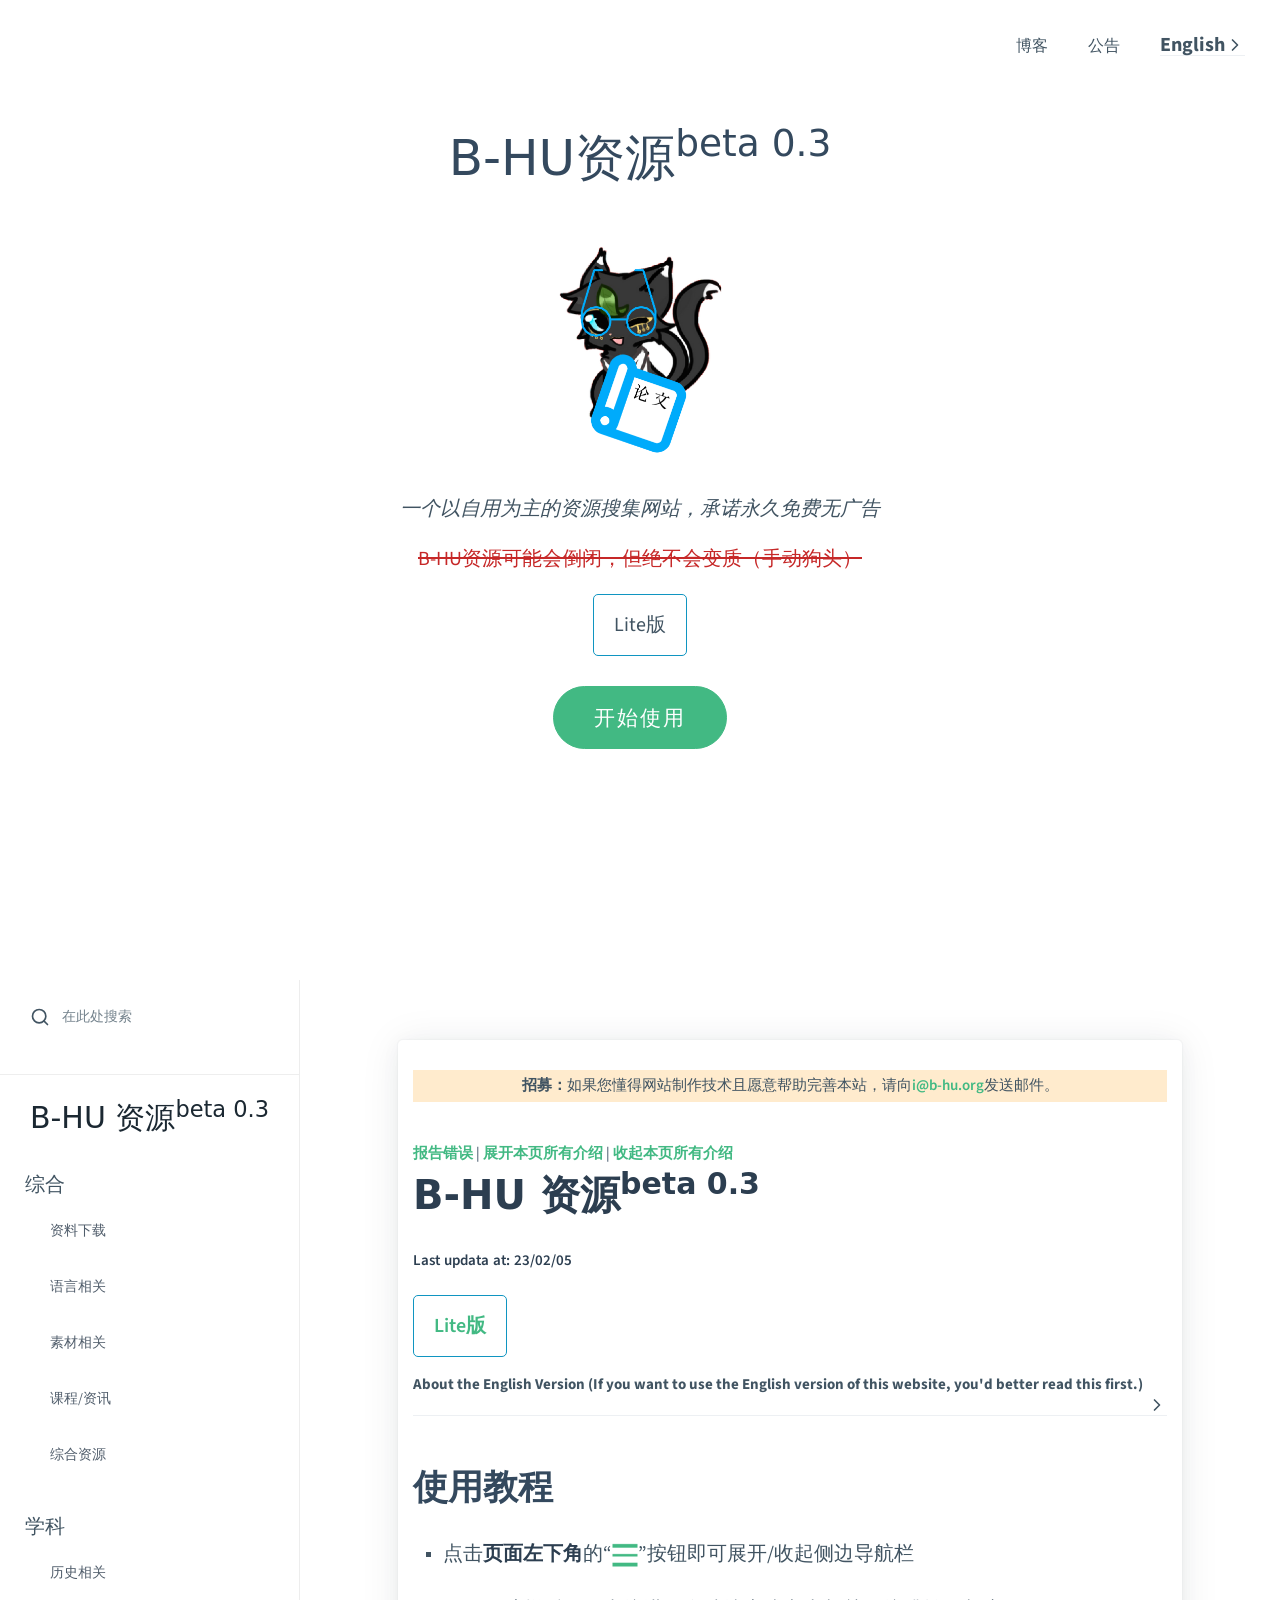
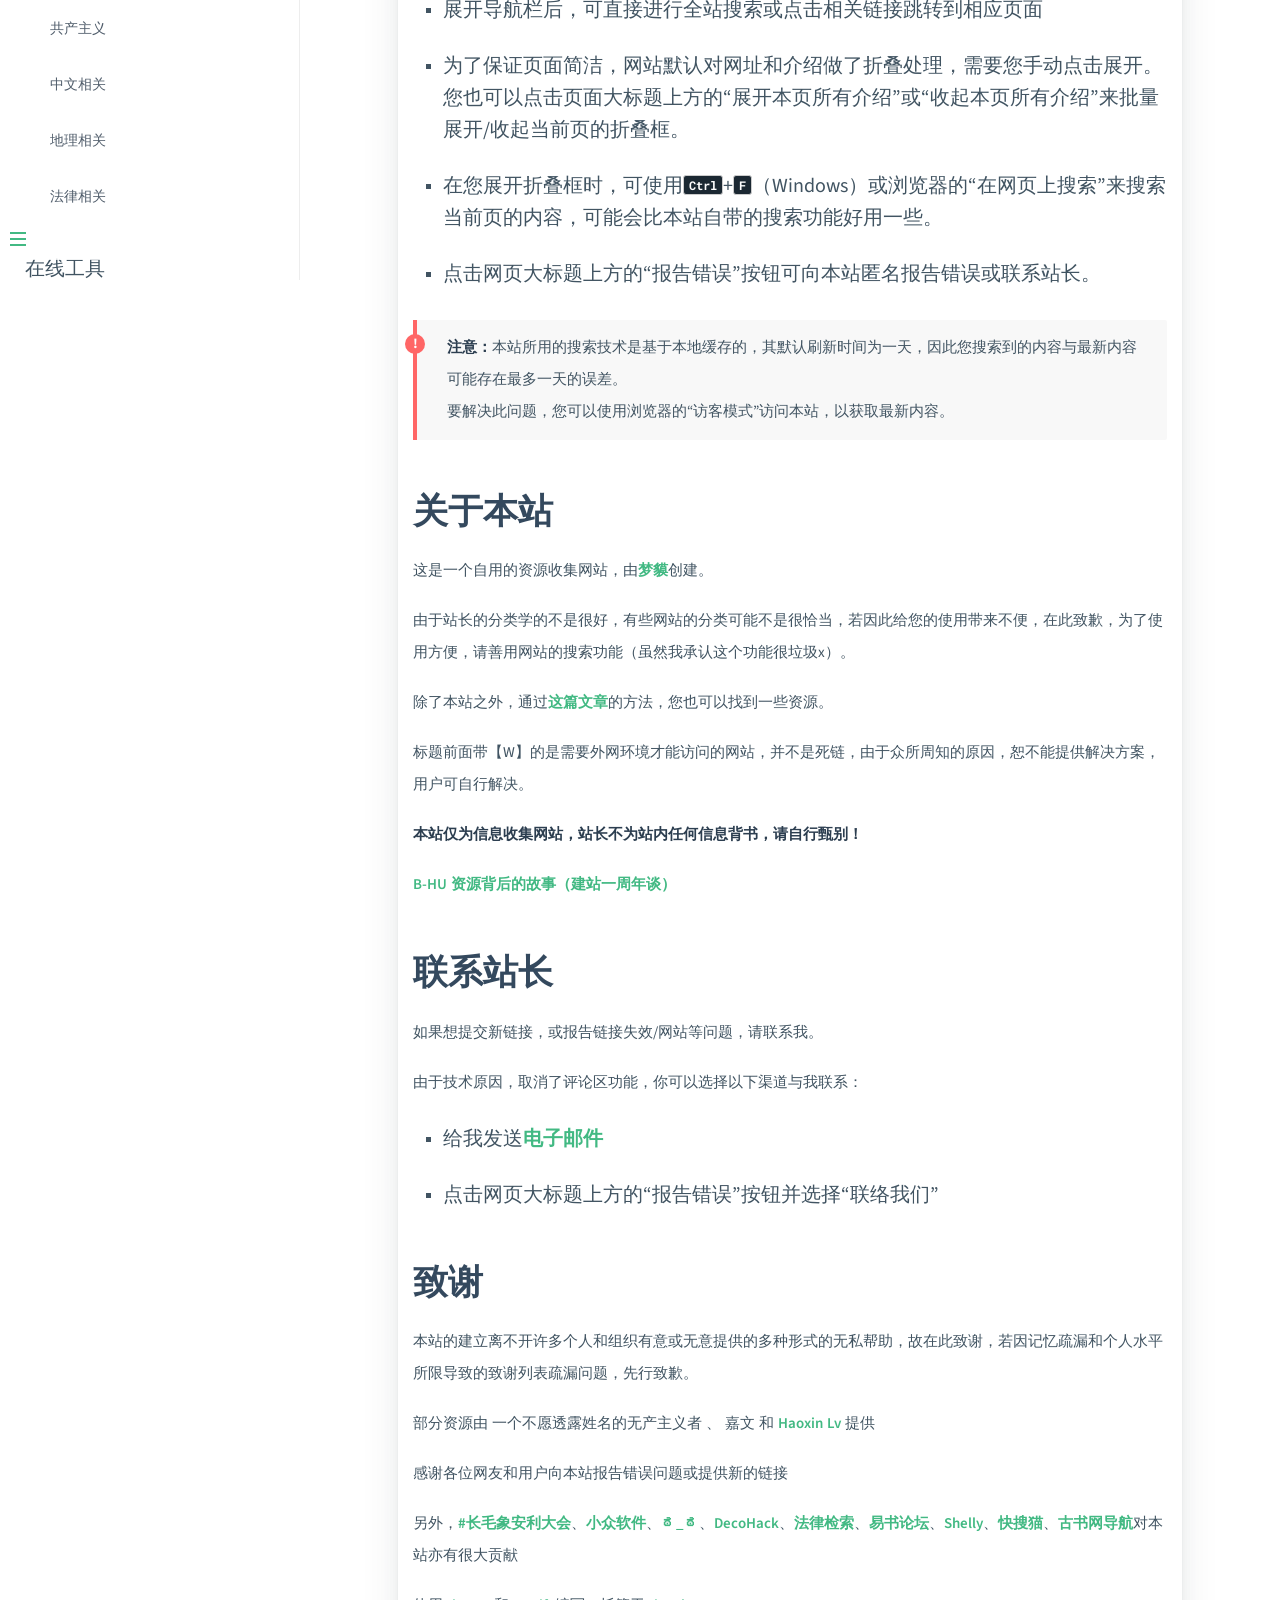
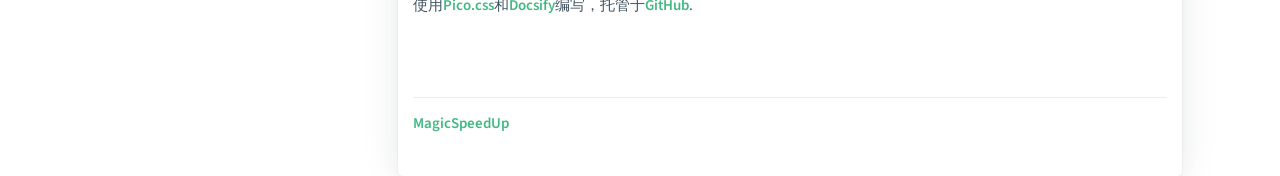
==== commit d7731a0a: "." ====
--- a/index.html
+++ b/index.html
@@ -50,7 +50,7 @@
                     });
             },
         ],
-    }
+    };
     </script>
     <script>
         function expandAll() {
@@ -88,12 +88,14 @@
     <div><details><summary>标题</summary><p>描述<br/><a href="链接" target="_blank" role="button" class="outline">访问网站</a></p></details></div>
 </div>
 -->
+<script src="https://res.zvo.cn/translate/translate.js"></script>
+    <script>
+    translate.setUseVersion2(); //设置使用v2.x 版本
+    translate.selectLanguageTag.show = false; // 不显示切换语言的下拉框
+    translate.language.setLocal('chinese_simplified');
+    translate.listener.start();
+    window.onload = function() {setTimeout(function() {translate.execute();}, 1000);};
+    //translate.execute();//进行翻译
+    </script>
 </body>
-<script src="https://res.zvo.cn/translate/translate.js"></script>
-<script>
-translate.setUseVersion2(); //设置使用v2.x 版本
-translate.listener.start(); //动态监听页面更新
-translate.selectLanguageTag.show = false; // 不显示切换语言的下拉框
-translate.execute();//进行翻译 
-</script>
 </html>
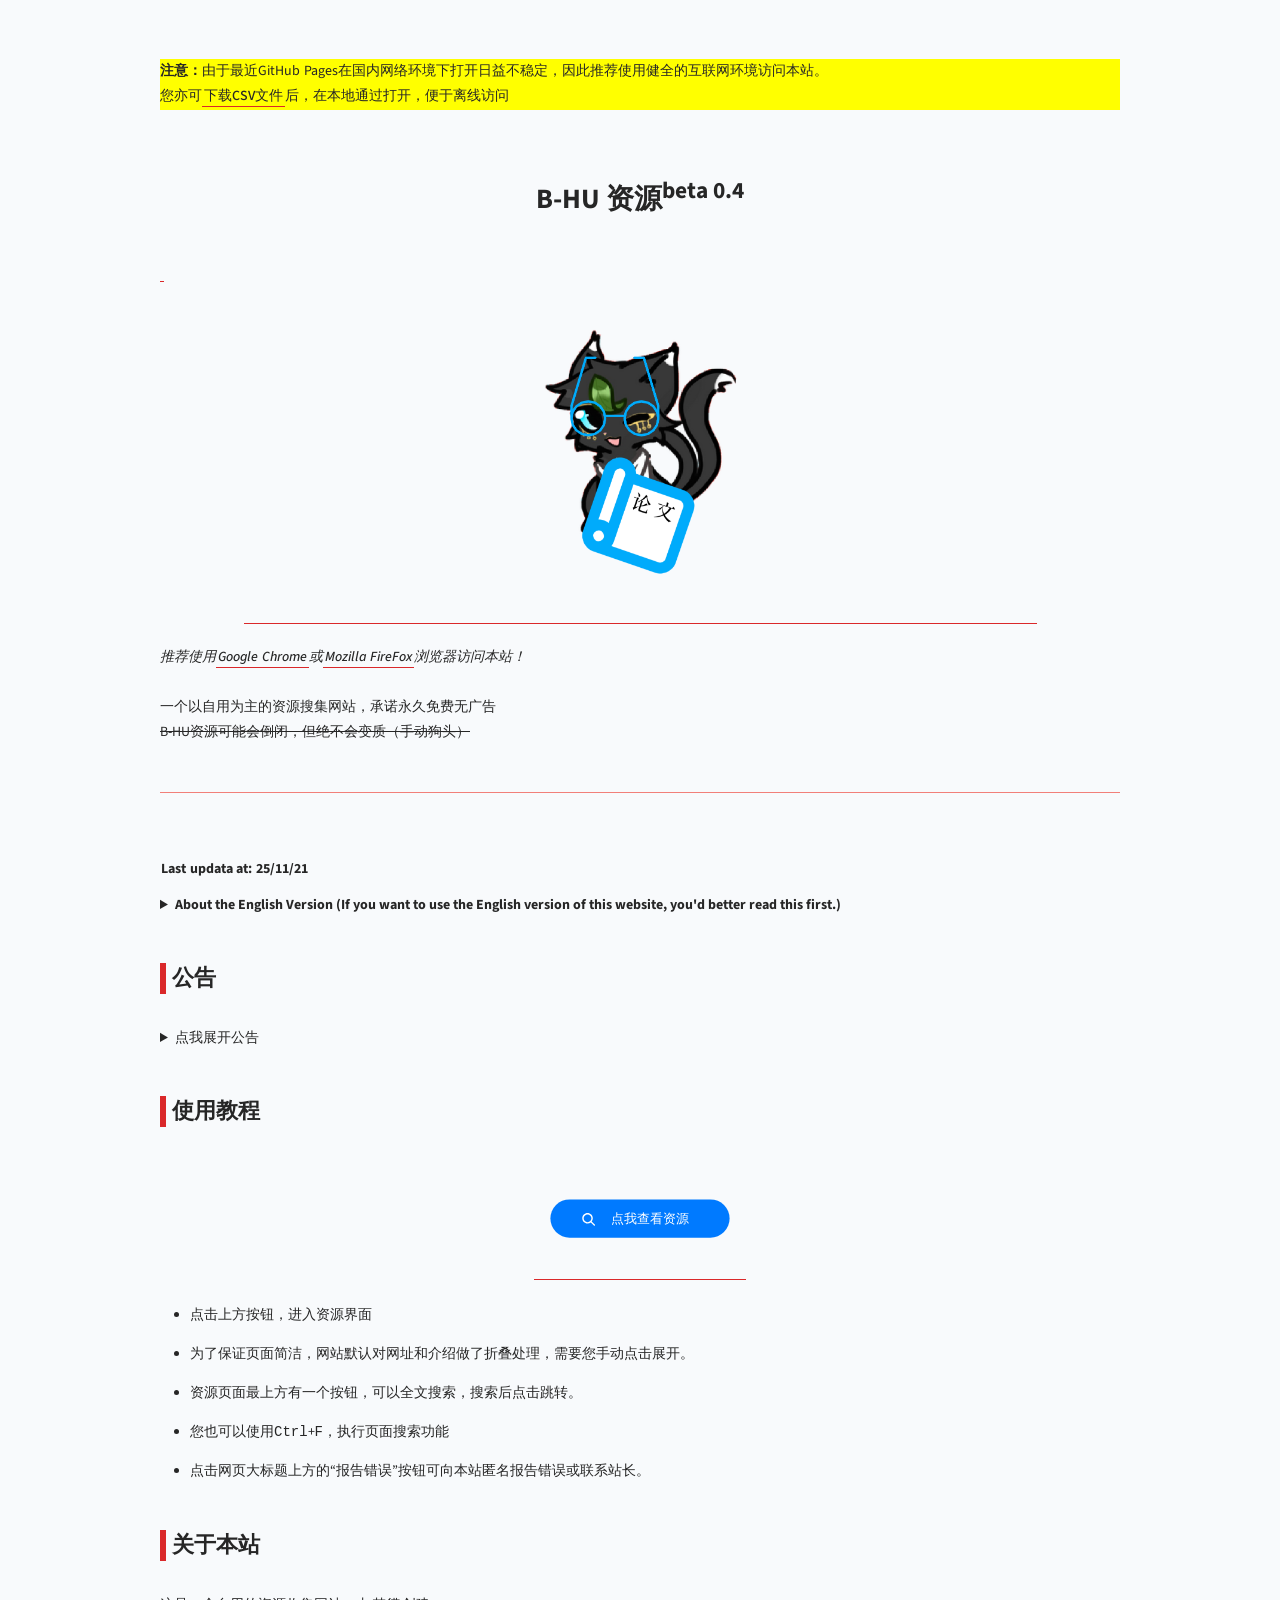
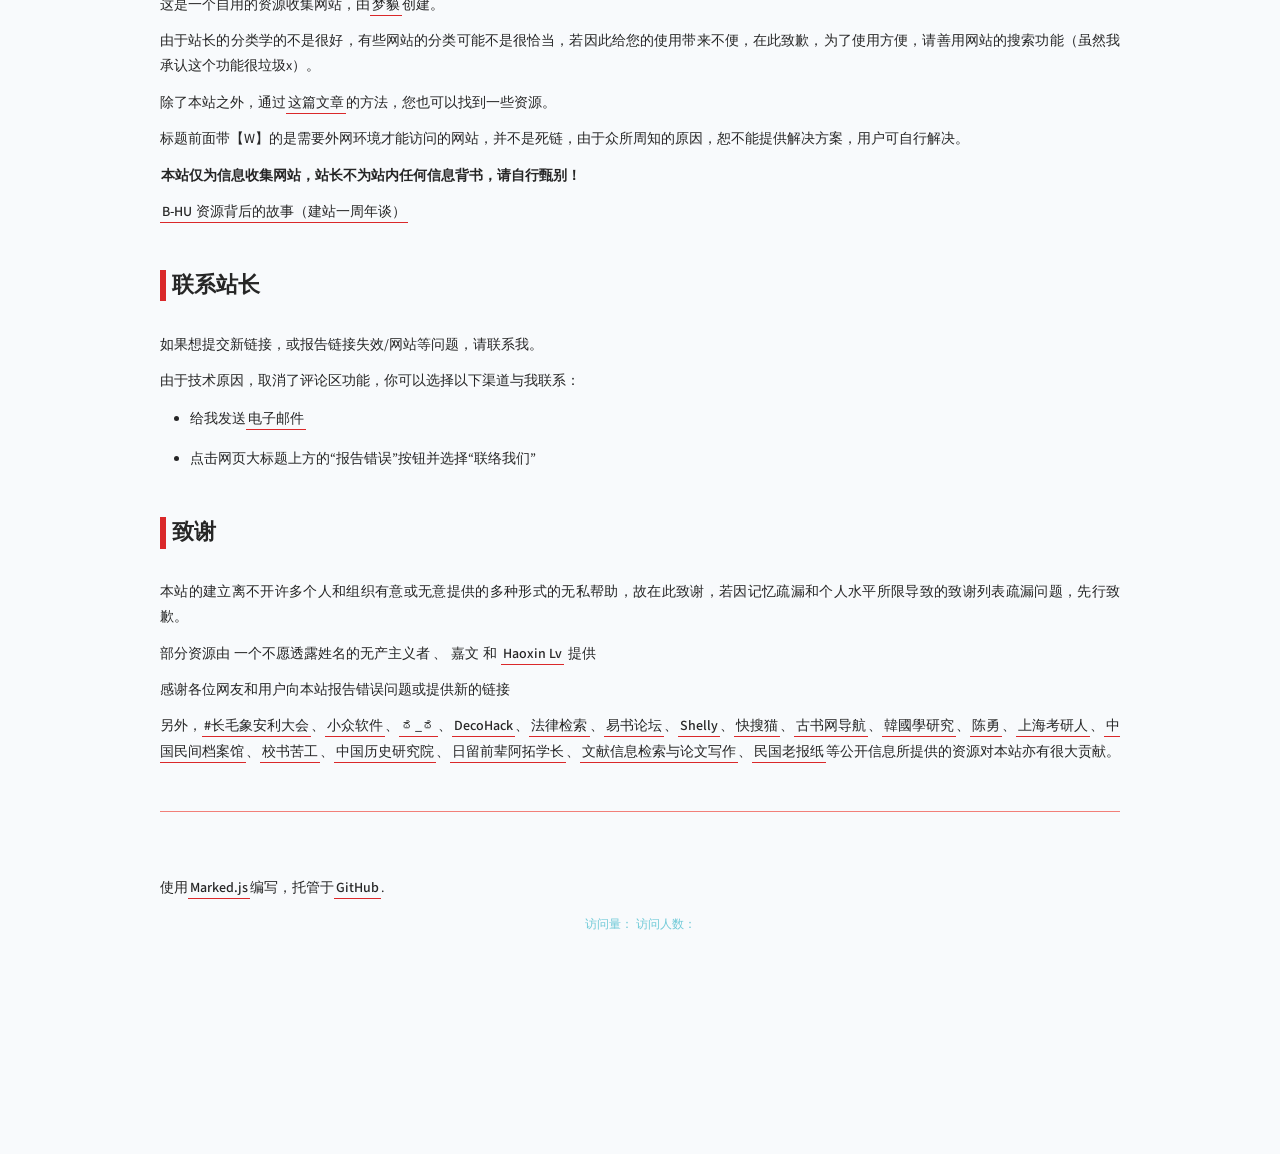
==== commit b6cb096d: "Initial commit" ====
--- a/index.html
+++ b/index.html
@@ -1,101 +1,129 @@
-<!DOCTYPE html>
-<html>
-<head>
-  <meta http-equiv="X-UA-Compatible" content="IE=edge,chrome=1">
-  <meta name="viewport" content="width=device-width,initial-scale=1">
-  <meta charset="UTF-8">
-  <title>B-HU 资源</title>
-  <link rel="icon" href="./requirements/icon.png" type="image/x-icon" />
-  <link rel="shortcut icon" href="./requirements/icon.png" type="image/x-icon" />
-  <link rel="stylesheet" href="./requirements/pico.min.css">
-  <link rel="stylesheet" href="./requirements/vue.css" />
-</head>
-<body>
-    <div id="app">加载中···<br/><i>* 如果长时间卡在此界面，请允许网站运行JavaScript脚本</i></div>
-    <script>
-    window.$docsify = {
-        loadNavbar: true,
-        loadSidebar: true,
-        subMaxLevel: 6,
-        coverpage: true,
-        auto2top: true,
-        relativePath: true,
-        name: 'B-HU 资源<sup>beta 0.3</sup>',
-        nameLink: '/',
-        notFoundPage: true,
-        homepage: 'index.md',
-        search: {
-            maxAge: 86400000,
-            paths: 'auto', // or 'auto'
-            placeholder: '在此处搜索',
-            noData: '没有结果！',
-            depth: 6,
-            hideOtherSidebarContent: false,
-            namespace: 'website-1'
-        },
-        pagination: {
-            previousText: '上一页',
-            nextText: '下一页',
-            crossChapter: true,
-            crossChapterText: true,
-        },
-        plugins: [
-            function(hook, vm) {
-                hook.afterEach(function(html) {
-                        return (
-                        '<p style="background-color: blanchedalmond;padding: auto;text-align: center;"><b>招募：</b>如果您懂得网站制作技术且愿意帮助完善本站，请向<a href="mailto:i@b-hu.org" target="_blank">i@b-hu.org</a>发送邮件。</p><br/><a href="https://forms.office.com/r/AMncKSa0ZD" target="_blank">报告错误</a>&nbsp;|&nbsp;<a onclick="expandAll()">展开本页所有介绍</a>&nbsp;|&nbsp;<a onclick="closeAll()">收起本页所有介绍</a>' +
-                        html +
-                        '<a href="//s.b-hu.org/#/guide/magicspeedup" target="_blank">MagicSpeedUp</a>'
-                        );
-                    });
-            },
-        ],
-    };
-    </script>
-    <script>
-        function expandAll() {
-    var details = document.getElementsByTagName("details");
-    for (var i = 0; i < details.length; i++) {
-        details[i].open = true;
-    }
-}
-
-function closeAll() {
-    var details = document.getElementsByTagName("details");
-    for (var i = 0; i < details.length; i++) {
-        details[i].open = false;
-    }
-}
-    </script>
-    <script src="./requirements/docsify-pagination.min.js"></script>
-    <script src="./requirements/search.min.js"></script>
-    <script src="./requirements/emoji.min.js"></script>
-    <script src="./requirements/docsify.js"></script>
-<!--不蒜子-->
-    <script async src="//busuanzi.ibruce.info/busuanzi/2.3/busuanzi.pure.mini.js"></script>
-    <div style="text-align: center;">
-        <span id="busuanzi_container_site_pv" style="font-family:Consolas;color:rgba(21,170,191,.6);font-size:12px;">
-            访问量：<span id="busuanzi_value_site_pv" style="font-family:Consolas;color:Silver;font-size:12px;"></span>
-        </span>
-        <span id="busuanzi_container_site_uv" style="font-family:Consolas;color:rgba(21,170,191,.6);font-size:12px;">
-            访问人数：<span id="busuanzi_value_site_uv" style="font-family:Consolas;color:Silver;font-size:12px;"></span>
-        </span>
-    </div>
-<!--模板：
-<div class="grid">
-    <div><details><summary>标题</summary><p>描述<br/><a href="链接" target="_blank" role="button" class="outline">访问网站</a></p></details></div>
-    <div><details><summary>标题</summary><p>描述<br/><a href="链接" target="_blank" role="button" class="outline">访问网站</a></p></details></div>
-    <div><details><summary>标题</summary><p>描述<br/><a href="链接" target="_blank" role="button" class="outline">访问网站</a></p></details></div>
-</div>
--->
-<script src="https://res.zvo.cn/translate/translate.js"></script>
-    <script>
-    translate.setUseVersion2(); //设置使用v2.x 版本
-    translate.selectLanguageTag.show = false; // 不显示切换语言的下拉框
-    translate.language.setLocal('chinese_simplified');
-    translate.listener.start();
-    window.onload = function() {setTimeout(function() {translate.execute();}, 1000);};
-    //translate.execute();//进行翻译
-    </script>
-</body>
+<!DOCTYPE html>
+<html lang="zh-CN">
+  <head>
+    <meta charset="UTF-8" />
+    <meta name="viewport" content="width=device-width, initial-scale=1" />
+    <link rel="icon" href="./assets/icon.png" type="image/x-icon" />
+    <title>Markdown 查看器</title>
+    <link rel="stylesheet" href="assets/pie-web.css" />
+    <style>
+      body {
+        margin: 0;
+        min-height: 100vh;
+        display: flex;
+        flex-direction: column;
+        background: #f8fafc;
+      }
+      .markdown-shell {
+        width: min(960px, 100%);
+        margin: 0 auto;
+        padding: 2rem clamp(1rem, 4vw, 3rem) 4rem;
+        flex: 1;
+      }
+    </style>
+    <script src="assets/marked.min.js"></script>
+  </head>
+  <body>
+    <script>
+      (function setupTranslate() {
+        const script = document.createElement("script");
+        script.src = "https://res.zvo.cn/translate/translate.js";
+        script.defer = true;
+        script.onload = () => {
+          if (!window.translate) {
+            console.error("Translate library loaded without exposing global.");
+            return;
+          }
+          translate.setUseVersion2();
+          translate.selectLanguageTag.show = false;
+          translate.language.setLocal("chinese_simplified");
+          translate.listener.start();
+          window.setTimeout(() => translate.execute(), 1000);
+          window._translateReady = true;
+        };
+        script.onerror = () => {
+          console.error("Failed to load translate.js");
+        };
+        document.head.appendChild(script);
+      })();
+
+      window.handleLanguageChange = (lang) => {
+        if (window.translate && typeof translate.changeLanguage === "function") {
+          translate.changeLanguage(lang);
+        } else {
+          console.warn("Translation library not ready yet.");
+          alert("页面翻译功能还在加载，请稍后再试。");
+        }
+      };
+    </script>
+    <main class="markdown-shell">
+      <article id="content" class="markdown-body"></article>
+      <!--不蒜子-->
+    <script async src="//busuanzi.ibruce.info/busuanzi/2.3/busuanzi.pure.mini.js"></script>
+    <div style="text-align: center;">
+        <span id="busuanzi_container_site_pv" style="font-family:Consolas;color:rgba(21,170,191,.6);font-size:12px;">
+            访问量：<span id="busuanzi_value_site_pv" style="font-family:Consolas;color:Silver;font-size:12px;"></span>
+        </span>
+        <span id="busuanzi_container_site_uv" style="font-family:Consolas;color:rgba(21,170,191,.6);font-size:12px;">
+            访问人数：<span id="busuanzi_value_site_uv" style="font-family:Consolas;color:Silver;font-size:12px;"></span>
+        </span>
+    </div>
+    <script src="https://res.zvo.cn/translate/translate.js"></script>
+    <script>
+    translate.setUseVersion2(); //设置使用v2.x 版本
+    translate.selectLanguageTag.show = false; // 不显示切换语言的下拉框
+    translate.language.setLocal('chinese_simplified');
+    translate.listener.start();
+    window.onload = function() {setTimeout(function() {translate.execute();}, 1000);};
+    //translate.execute();//进行翻译
+    </script>
+    </main>
+    <script>
+      (function () {
+        const contentEl = document.getElementById("content");
+
+        function resolveTargetPath(rawPage) {
+          const safeName = (rawPage || "index").trim().replace(/[^a-zA-Z0-9-_]/g, "");
+          if (!safeName || safeName === "index") {
+            return "index.md";
+          }
+          return `pages/${safeName}.md`;
+        }
+
+        function updateTitle(fallback, override) {
+          const heading = contentEl.querySelector("h1");
+          if (heading && heading.textContent.trim()) {
+            document.title = heading.textContent.trim();
+          } else {
+            document.title = override || fallback;
+          }
+        }
+
+        async function loadMarkdown() {
+          const params = new URLSearchParams(window.location.search);
+          const page = params.get("page");
+          const targetPath = resolveTargetPath(page);
+
+          try {
+            const response = await fetch(`${targetPath}?t=${Date.now()}`);
+            if (!response.ok) {
+              throw new Error(`${response.status} ${response.statusText}`);
+            }
+            const source = await response.text();
+            contentEl.innerHTML = marked.parse(source, {
+              mangle: false,
+              headerIds: true,
+            });
+            updateTitle("Markdown 查看器");
+          } catch (error) {
+            console.error(error);
+            contentEl.innerHTML = "";
+            updateTitle("Markdown 查看器", "加载失败");
+          }
+        }
+
+        loadMarkdown();
+      })();
+    </script>
+  </body>
 </html>
--- a/assets/pie-web.css
+++ b/assets/pie-web.css
@@ -0,0 +1,658 @@
+/* Pie Web Theme
+ * Converted from Typora Pie theme for general web use
+ * Original theme: https://github.com/typora
+ */
+
+/* Font Imports */
+@import url('https://fonts.googleapis.com/css2?family=Fira+Code&family=Source+Sans+Pro&display=swap');
+
+:root {
+  --primary-color: #f22f27;
+  --text-color: #262626;
+  --bg-color: #ffffff;
+  --border-color: #dfe2e5;
+  
+  /* 中性色 */
+  --mid-1: #ffffff;
+  --mid-2: #fafafa;
+  --mid-3: #f5f5f5;
+  --mid-4: #f0f0f0;
+  --mid-5: #d9d9d9;
+  --mid-6: #bfbfbf;
+  --mid-7: #8c8c8c;
+  --mid-8: #595959;
+  --mid-9: #434343;
+  --mid-10: #262626;
+  
+  /* 主题色 */
+  --main-1: #fff2f0;
+  --main-2: #ffd6d1;
+  --main-3: #ffb0a8;
+  --main-4: #f27f79;
+  --main-5: #e6514e;
+  --main-6: #da282a;
+  --main-7: #b3171f;
+  
+  /* Docute变量覆盖 */
+  --page-background: #ffffff;
+  --main-background: #ffffff;
+  --header-background: #ffffff;
+  --sidebar-background: #ffffff;
+  --link-color: #f22f27;
+  --accent-color: #f22f27;
+  
+  /* 字体 */
+  --font-normal: 'Source Sans Pro', 'MiSans', '等距更纱黑体 SC', 'Microsoft YaHei', 'Helvetica Neue', Arial, sans-serif;
+  --font-code: 'Fira Code', Monaco, Consolas, 'MiSans', '等距更纱黑体 SC', 'Microsoft YaHei', sans-serif;
+}
+
+/* 统一容器宽度与默认主题一致 */
+.Wrap {
+  max-width: 1180px !important;
+}
+
+.layout-wide .Content {
+  max-width: 770px !important;
+}
+
+html {
+  font-size: 14px;
+}
+
+body {
+  margin: 0 auto;
+  padding: 20px 30px 160px;
+  overflow-x: hidden;
+  font-family: var(--font-normal);
+  line-height: 1.8rem;
+  color: var(--mid-10);
+  letter-spacing: 0;
+  -webkit-font-smoothing: antialiased;
+}
+
+p {
+  word-spacing: 0.05rem;
+  text-align: justify;
+  margin: 0.8em 0;
+}
+
+/* Typography */
+h1, h2, h3, h4, h5, h6 {
+  position: relative;
+  margin-top: 1rem;
+  margin-bottom: 1rem;
+  font-weight: bold;
+  line-height: 1.4;
+  cursor: text;
+}
+
+h1 {
+  text-align: center;
+  padding-bottom: 0.3em;
+  font-size: 2em;
+  line-height: 1.2;
+  margin: 2.4em auto 1.2em;
+}
+
+h2 {
+  margin: 2em auto 1.4em;
+  padding-left: 6px;
+  line-height: 1.4;
+  font-size: 1.6em;
+  border-left: 6px solid var(--main-6);
+}
+
+h3 {
+  margin: 1.6em auto 1.2em;
+  font-size: 1.35em;
+  line-height: 1.43;
+}
+
+h3::before {
+  content: '';
+  border-radius: 50%;
+  background-color: var(--main-5);
+  display: inline-block;
+  width: 6px;
+  height: 6px;
+  vertical-align: middle;
+  line-height: 1.43;
+  margin-bottom: 0.18em;
+  margin-right: 6px;
+}
+
+h4 {
+  margin-top: 1.4em;
+  font-size: 1.2em;
+}
+
+h4::before {
+  background-color: var(--main-4);
+  content: '';
+  width: 6px;
+  display: inline-block;
+  height: 2px;
+  vertical-align: middle;
+  margin-bottom: 0.18em;
+  margin-right: 8px;
+}
+
+h5 {
+  font-size: 1em;
+}
+
+h6 {
+  font-size: 1em;
+  color: var(--mid-7);
+}
+
+/* Links */
+a {
+  color: var(--mid-10);
+  font-weight: 500;
+  padding: 0 2px;
+  text-decoration: none;
+  border-bottom: 1px solid var(--main-6);
+  transition: border-bottom 0.2s;
+}
+
+a:hover {
+  border-bottom: 2px solid var(--main-6);
+}
+
+/* Lists */
+ul, ol {
+  padding-left: 30px;
+  margin: 0.8em 0;
+  line-height: 2rem;
+}
+
+li {
+  margin: 0.5rem 0;
+}
+
+li > ul, li > ol {
+  margin: 0;
+}
+
+/* Blockquote */
+blockquote {
+  position: relative;
+  border: none;
+  border-left: 2px solid var(--main-6);
+  color: var(--mid-7);
+  font-size: 1em;
+  font-style: normal;
+  padding: 24px 16px 12px;
+  margin: 24px 0 36px;
+  line-height: 1.6;
+  text-indent: 0;
+}
+
+blockquote::before {
+  content: '"';
+  position: absolute;
+  left: 12px;
+  top: 0;
+  color: var(--main-6);
+  font-size: 2em;
+  font-family: Arial, serif;
+  line-height: 1em;
+  font-weight: 700;
+}
+
+blockquote a {
+  color: var(--mid-7);
+}
+
+/* Horizontal Rule */
+hr {
+  width: 100%;
+  height: 1px;
+  padding: 0;
+  margin: 46px auto 64px;
+  background-color: var(--main-4);
+  border: 0;
+  overflow: hidden;
+  box-sizing: content-box;
+}
+
+/* Tables */
+table {
+  margin: 36px auto;
+  padding: 0;
+  word-break: initial;
+  border-collapse: collapse;
+}
+
+table tr {
+  border-top: 1px solid var(--border-color);
+  margin: 0;
+  padding: 0;
+}
+
+table tr:nth-child(2n),
+thead {
+  background-color: var(--mid-3);
+}
+
+table tr th {
+  font-weight: bold;
+  border: 1px solid var(--border-color);
+  border-bottom: 0;
+  text-align: center;
+  margin: 0;
+  padding: 6px 13px;
+  background-color: #f2f2f2;
+}
+
+table tr td {
+  border: 1px solid var(--border-color);
+  text-align: left;
+  margin: 0;
+  padding: 6px 13px;
+}
+
+/* Code */
+code, tt {
+  margin: 0 2px;
+  padding: 2px 4px 1px;
+  border-radius: 3px;
+  font-family: var(--font-code);
+  font-size: 0.92rem;
+  color: var(--main-5);
+  background-color: var(--main-1);
+}
+
+pre {
+  margin: 1.8rem 0 2rem;
+  padding: 0.8rem 1rem 1rem;
+  font-family: var(--font-code);
+  font-size: 0.9rem;
+  line-height: 1.55rem;
+  color: var(--mid-10);
+  background-color: var(--mid-3);
+  border-radius: 4px;
+  overflow-x: auto;
+}
+
+pre code {
+  padding: 0;
+  margin: 0;
+  background-color: transparent;
+  color: inherit;
+}
+
+/* Strong and Emphasis */
+strong {
+  padding: 0 1px;
+  font-weight: bold;
+}
+
+em {
+  padding: 0 5px 0 2px;
+  font-style: italic;
+}
+
+/* Mark */
+mark {
+  background-color: var(--main-4);
+  border-radius: 4px;
+  padding: 2px 4px;
+  margin: 0 2px;
+  color: #222222;
+  font-weight: 500;
+}
+
+/* Images */
+img {
+  max-width: 100%;
+  height: auto;
+  margin: 24px auto;
+  border-radius: 4px;
+  display: block;
+}
+
+/* Responsive Design */
+@media (max-width: 768px) {
+  body {
+    padding: 20px 15px;
+  }
+  
+  h1 {
+    font-size: 1.75em;
+  }
+  
+  h2 {
+    font-size: 1.5em;
+  }
+  
+  h3 {
+    font-size: 1.25em;
+  }
+}
+
+@media print {
+  html {
+    font-size: 13px;
+  }
+  
+  body {
+    max-width: 100%;
+  }
+  
+  table, pre {
+    page-break-inside: avoid;
+  }
+  
+  pre {
+    word-wrap: break-word;
+  }
+}
+
+/* Ink Story Player Styles */
+.story-container {
+  max-width: 770px;
+  margin: 0 auto;
+  padding: 20px;
+}
+
+.game-header {
+  text-align: center;
+  margin-bottom: 2em;
+}
+
+.game-header h1::after {
+  border-bottom: 2px solid var(--main-6);
+}
+
+.start-screen {
+  text-align: center;
+  padding: 3em 2em;
+}
+
+.button-group {
+  margin: 2em 0;
+  display: flex;
+  flex-direction: column;
+  gap: 1em;
+  align-items: center;
+}
+
+.btn {
+  display: inline-block;
+  padding: 10px 28px;
+  font-family: var(--font-normal);
+  font-size: 1em;
+  font-weight: 500;
+  color: var(--mid-10);
+  background-color: transparent;
+  border: 2px solid var(--main-6);
+  border-radius: 0;
+  cursor: pointer;
+  transition: all 0.2s;
+  text-decoration: none;
+  min-width: 200px;
+}
+
+.btn:hover {
+  background-color: var(--main-6);
+  color: #fff;
+  transform: none;
+  box-shadow: none;
+  border-bottom: 2px solid var(--main-6);
+}
+
+.btn-secondary {
+  border-color: var(--mid-6);
+  color: var(--mid-8);
+}
+
+.btn-secondary:hover {
+  background-color: var(--mid-6);
+  color: #fff;
+  border-color: var(--mid-6);
+  box-shadow: none;
+}
+
+.input-group {
+  margin: 2em 0;
+  max-width: 400px;
+  margin-left: auto;
+  margin-right: auto;
+}
+
+.input-group label {
+  display: block;
+  margin-bottom: 0.5em;
+  font-weight: 600;
+  color: var(--mid-9);
+}
+
+.input-group input {
+  width: 100%;
+  padding: 8px 12px;
+  font-family: var(--font-normal);
+  font-size: 1em;
+  border: 1px solid var(--border-color);
+  border-bottom: 2px solid var(--border-color);
+  border-radius: 0;
+  transition: border-color 0.2s;
+  box-sizing: border-box;
+  background-color: var(--mid-1);
+}
+
+.input-group input:focus {
+  outline: none;
+  border-bottom-color: var(--main-6);
+  background-color: #fff;
+}
+
+.story-text p {
+  margin: 1em 0;
+  line-height: 1.8;
+  animation: fadeIn 0.5s ease-in;
+}
+
+@keyframes fadeIn {
+  from {
+    opacity: 0;
+    transform: translateY(10px);
+  }
+  to {
+    opacity: 1;
+    transform: translateY(0);
+  }
+}
+
+.choice {
+  margin: 1em 0;
+}
+
+.choice a {
+  display: block;
+  padding: 10px 16px;
+  background-color: transparent;
+  color: var(--mid-10);
+  text-decoration: none;
+  border: 1px solid var(--border-color);
+  border-left: 3px solid var(--main-6);
+  border-radius: 0;
+  transition: all 0.2s;
+  font-weight: 500;
+}
+
+.choice a:hover {
+  background-color: var(--main-1);
+  border-left-color: var(--main-6);
+  border-left-width: 6px;
+  padding-left: 13px;
+  border-bottom: 1px solid var(--border-color);
+  transform: none;
+}
+
+.story-tags {
+  margin: 0.5em 0;
+  font-size: 0.9em;
+  color: var(--mid-7);
+  font-style: italic;
+}
+
+.error-box {
+  padding: 1em 1.5em;
+  margin: 2em 0;
+  background-color: var(--main-1);
+  border-left: 4px solid var(--main-6);
+  border-radius: 0;
+  border-top: 1px solid var(--main-2);
+  border-bottom: 1px solid var(--main-2);
+}
+
+.error-box strong {
+  color: var(--main-6);
+  font-weight: bold;
+}
+
+.loading {
+  text-align: center;
+  padding: 2em;
+  color: var(--mid-7);
+  font-style: italic;
+}
+
+.story-end {
+  text-align: center;
+  padding: 2em;
+  margin: 2em 0;
+  border-top: 2px dashed var(--main-4);
+  color: var(--mid-7);
+}
+
+.hidden {
+  display: none;
+}
+
+/* 游戏控制面板 */
+.game-controls {
+  position: sticky;
+  top: 0;
+  background-color: var(--mid-2);
+  border-bottom: 2px solid var(--border-color);
+  padding: 10px 20px;
+  margin: -20px -20px 20px -20px;
+  display: flex;
+  gap: 12px;
+  flex-wrap: wrap;
+  justify-content: center;
+  z-index: 100;
+}
+
+.game-controls .btn-small {
+  padding: 6px 14px;
+  font-size: 0.9em;
+  min-width: auto;
+  background-color: transparent;
+  color: var(--mid-10);
+  border: 1px solid var(--border-color);
+  border-radius: 0;
+  font-weight: 500;
+  transition: all 0.2s;
+  box-shadow: none;
+}
+
+.game-controls .btn-small:hover {
+  background-color: var(--mid-3);
+  border-color: var(--mid-5);
+  transform: none;
+  box-shadow: none;
+}
+
+.game-controls .btn-danger {
+  border-color: var(--main-6);
+  color: var(--main-6);
+}
+
+.game-controls .btn-danger:hover {
+  background-color: var(--main-1);
+  border-color: var(--main-6);
+}
+
+.game-controls .btn-success {
+  border-color: var(--mid-6);
+  color: var(--mid-8);
+}
+
+.game-controls .btn-success:hover {
+  background-color: var(--mid-3);
+  border-color: var(--mid-7);
+}
+
+.game-controls .btn-info {
+  border-color: var(--mid-6);
+  color: var(--mid-8);
+}
+
+.game-controls .btn-info:hover {
+  background-color: var(--mid-3);
+  border-color: var(--mid-7);
+}
+
+/* 存档提示 */
+.save-notification {
+  position: fixed;
+  top: 80px;
+  right: 20px;
+  padding: 10px 18px;
+  background-color: var(--main-6);
+  color: white;
+  border-radius: 0;
+  border-left: 4px solid var(--main-7);
+  box-shadow: 0 2px 8px rgba(0, 0, 0, 0.15);
+  z-index: 1000;
+  animation: slideIn 0.3s ease-out;
+  font-size: 0.95em;
+}
+
+@keyframes slideIn {
+  from {
+    transform: translateX(400px);
+    opacity: 0;
+  }
+  to {
+    transform: translateX(0);
+    opacity: 1;
+  }
+}
+
+@media (max-width: 768px) {
+  .story-container {
+    padding: 15px;
+  }
+  
+  .btn {
+    min-width: 160px;
+    font-size: 1em;
+  }
+  
+  .choice a {
+    padding: 10px 15px;
+  }
+  
+  .game-controls {
+    margin: -15px -15px 15px -15px;
+    padding: 10px;
+    gap: 8px;
+  }
+  
+  .game-controls .btn-small {
+    padding: 6px 12px;
+    font-size: 0.85em;
+  }
+  
+  .save-notification {
+    top: 60px;
+    right: 10px;
+    font-size: 0.9em;
+  }
+}
+
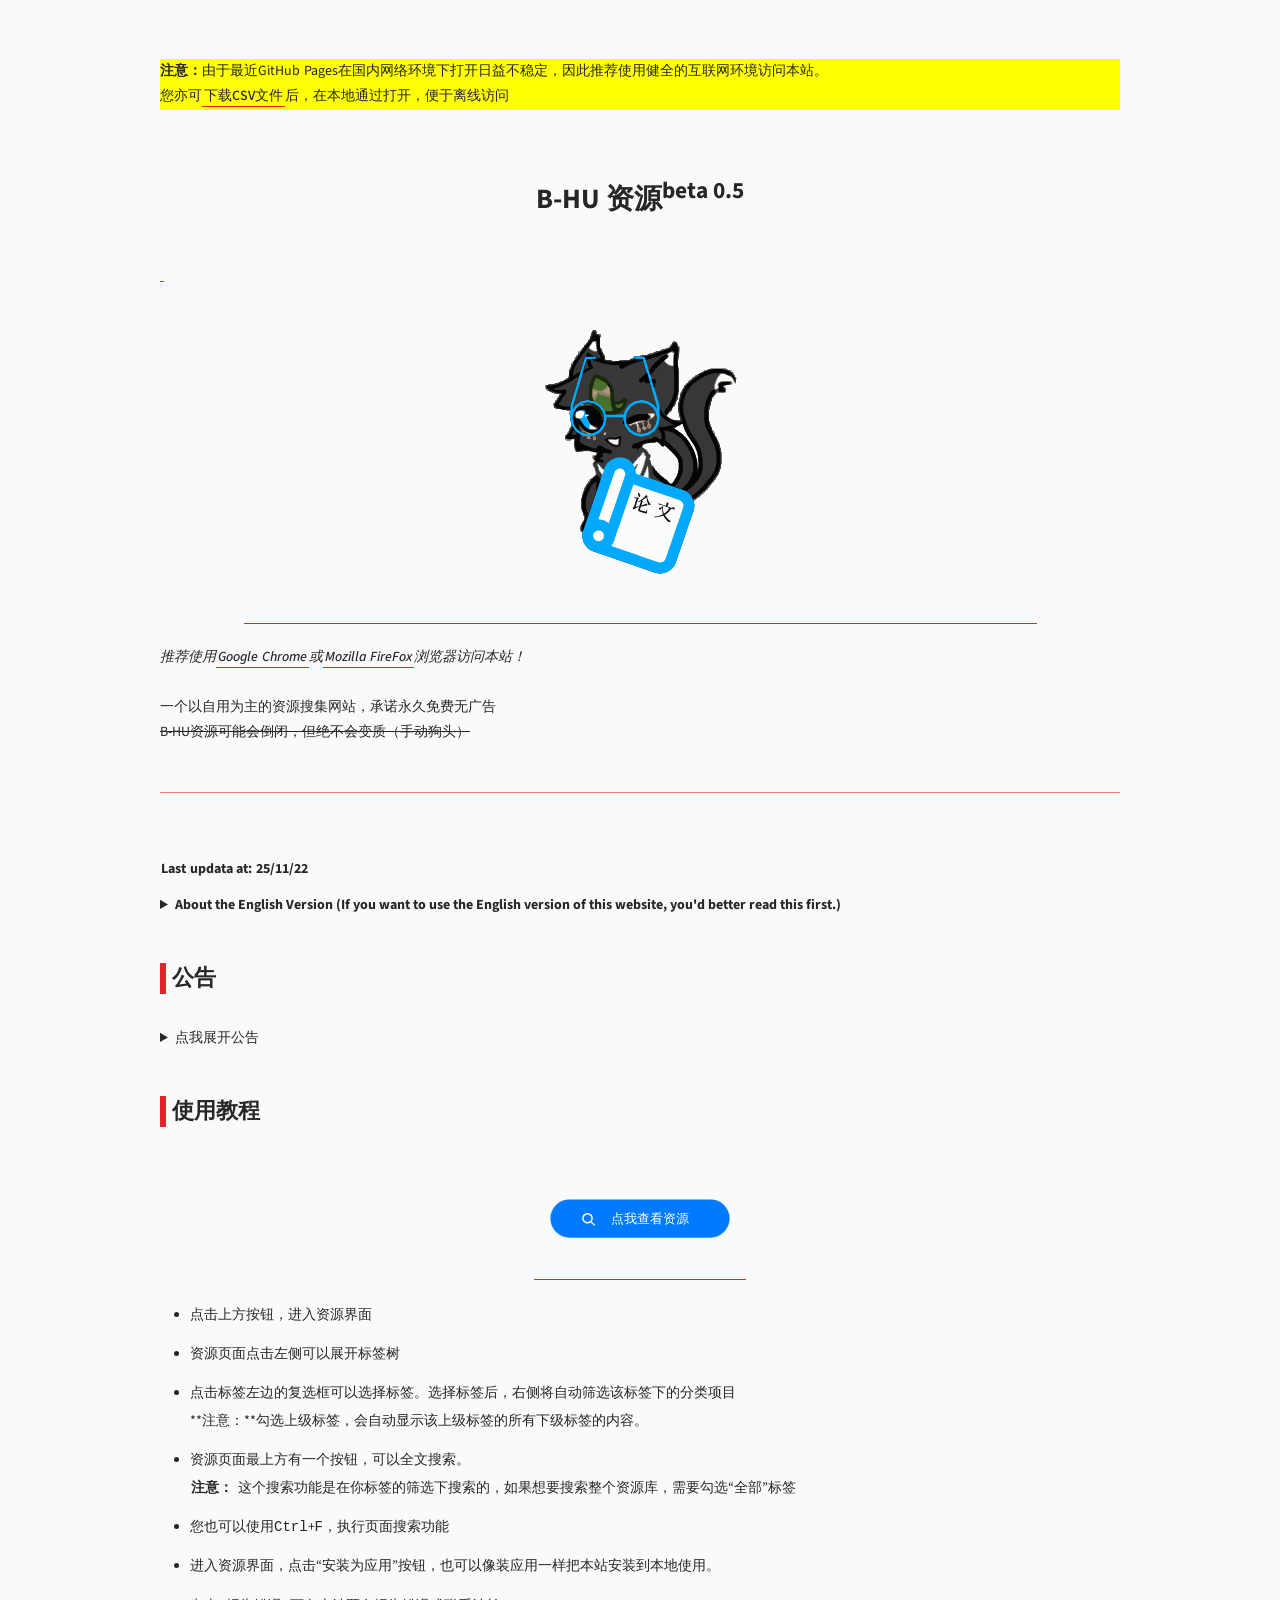
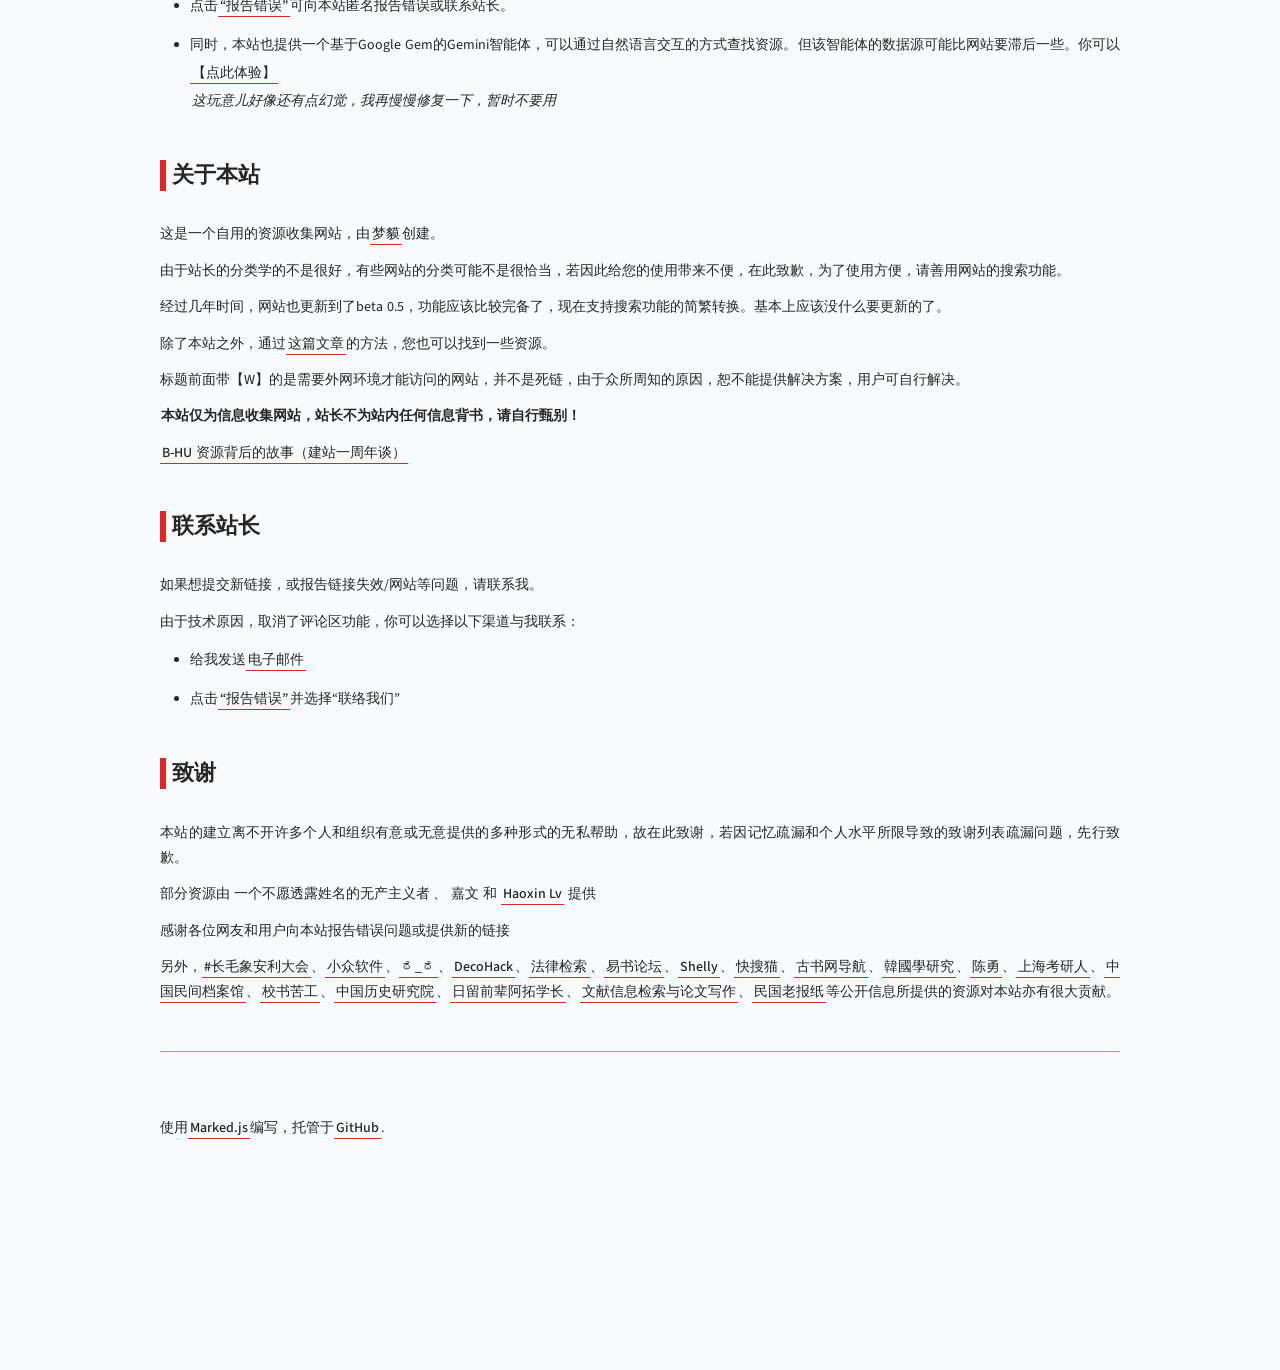
==== commit f73eb125: "修复翻译功能" ====
--- a/index.html
+++ b/index.html
@@ -4,7 +4,7 @@
     <meta charset="UTF-8" />
     <meta name="viewport" content="width=device-width, initial-scale=1" />
     <link rel="icon" href="./assets/icon.png" type="image/x-icon" />
-    <title>Markdown 查看器</title>
+    <title>B-HU 资源beta 0.5</title>
     <link rel="stylesheet" href="assets/pie-web.css" />
     <style>
       body {
@@ -31,35 +31,66 @@
         script.defer = true;
         script.onload = () => {
           if (!window.translate) {
-            console.error("Translate library loaded without exposing global.");
+            console.warn("Translate library loaded without exposing global.");
             return;
           }
-          translate.setUseVersion2();
-          translate.selectLanguageTag.show = false;
-          translate.language.setLocal("chinese_simplified");
-          translate.listener.start();
-          window.setTimeout(() => translate.execute(), 1000);
-          window._translateReady = true;
+          try {
+            translate.setUseVersion2();
+            translate.selectLanguageTag.show = false;
+            translate.language.setLocal("chinese_simplified");
+            translate.listener.start();
+            window.setTimeout(() => {
+              try {
+                translate.execute();
+              } catch (e) {
+                console.warn("Translate execute failed:", e);
+              }
+            }, 1000);
+            window._translateReady = true;
+          } catch (e) {
+            console.warn("Translate initialization failed:", e);
+          }
         };
         script.onerror = () => {
-          console.error("Failed to load translate.js");
+          console.warn("Failed to load translate.js, translation feature disabled");
+          // 不阻塞页面，只是禁用翻译功能
         };
         document.head.appendChild(script);
       })();
 
       window.handleLanguageChange = (lang) => {
         if (window.translate && typeof translate.changeLanguage === "function") {
-          translate.changeLanguage(lang);
+          try {
+            translate.changeLanguage(lang);
+          } catch (e) {
+            console.warn("Language change failed:", e);
+          }
         } else {
           console.warn("Translation library not ready yet.");
-          alert("页面翻译功能还在加载，请稍后再试。");
+          // 不显示 alert，避免在离线时打扰用户
+          if (window._translateReady !== false) {
+            console.warn("Translation feature unavailable");
+          }
         }
       };
     </script>
     <main class="markdown-shell">
       <article id="content" class="markdown-body"></article>
       <!--不蒜子-->
-    <script async src="//busuanzi.ibruce.info/busuanzi/2.3/busuanzi.pure.mini.js"></script>
+    <script>
+      (function() {
+        const script = document.createElement("script");
+        script.async = true;
+        script.src = "//busuanzi.ibruce.info/busuanzi/2.3/busuanzi.pure.mini.js";
+        script.onerror = () => {
+          console.warn("Busuanzi stats failed to load, statistics feature disabled");
+          // 隐藏统计显示区域，避免显示空白
+          const containers = document.querySelectorAll('[id^="busuanzi_container"]');
+          containers.forEach(el => el.style.display = 'none');
+        };
+        document.head.appendChild(script);
+      })();
+    </script>
     <div style="text-align: center;">
         <span id="busuanzi_container_site_pv" style="font-family:Consolas;color:rgba(21,170,191,.6);font-size:12px;">
             访问量：<span id="busuanzi_value_site_pv" style="font-family:Consolas;color:Silver;font-size:12px;"></span>
@@ -68,25 +99,64 @@
             访问人数：<span id="busuanzi_value_site_uv" style="font-family:Consolas;color:Silver;font-size:12px;"></span>
         </span>
     </div>
-    <script src="https://res.zvo.cn/translate/translate.js"></script>
-    <script>
-    translate.setUseVersion2(); //设置使用v2.x 版本
-    translate.selectLanguageTag.show = false; // 不显示切换语言的下拉框
-    translate.language.setLocal('chinese_simplified');
-    translate.listener.start();
-    window.onload = function() {setTimeout(function() {translate.execute();}, 1000);};
-    //translate.execute();//进行翻译
+    <script>
+      // 第二个翻译脚本（如果第一个失败，尝试这个）
+      (function() {
+        if (window._translateReady) return; // 如果第一个已经成功，跳过
+        
+        const script = document.createElement("script");
+        script.src = "https://res.zvo.cn/translate/translate.js";
+        script.onload = () => {
+          if (window.translate && typeof translate.setUseVersion2 === "function") {
+            try {
+              translate.setUseVersion2();
+              translate.selectLanguageTag.show = false;
+              translate.language.setLocal('chinese_simplified');
+              translate.listener.start();
+              window.onload = function() {
+                setTimeout(function() {
+                  try {
+                    translate.execute();
+                  } catch (e) {
+                    console.warn("Translate execute failed:", e);
+                  }
+                }, 1000);
+              };
+            } catch (e) {
+              console.warn("Translate initialization failed:", e);
+            }
+          }
+        };
+        script.onerror = () => {
+          console.warn("Second translate script failed to load");
+        };
+        document.head.appendChild(script);
+      })();
     </script>
     </main>
     <script>
       (function () {
         const contentEl = document.getElementById("content");
 
+        function getHashPath() {
+          const hash = window.location.hash;
+          if (!hash || hash === "#" || hash === "#/") {
+            return "index";
+          }
+          // 移除 # 和开头的 /，例如 #/index -> index, #/pages/xxx -> pages/xxx
+          return hash.replace(/^#\/?/, "").trim() || "index";
+        }
+
         function resolveTargetPath(rawPage) {
-          const safeName = (rawPage || "index").trim().replace(/[^a-zA-Z0-9-_]/g, "");
+          const safeName = (rawPage || "index").trim();
           if (!safeName || safeName === "index") {
             return "index.md";
           }
+          // 如果路径已经包含 .md，直接返回
+          if (safeName.endsWith(".md")) {
+            return safeName;
+          }
+          // 否则尝试在 pages 目录下查找
           return `pages/${safeName}.md`;
         }
 
@@ -100,9 +170,8 @@
         }
 
         async function loadMarkdown() {
-          const params = new URLSearchParams(window.location.search);
-          const page = params.get("page");
-          const targetPath = resolveTargetPath(page);
+          const hashPath = getHashPath();
+          const targetPath = resolveTargetPath(hashPath);
 
           try {
             const response = await fetch(`${targetPath}?t=${Date.now()}`);
@@ -116,14 +185,72 @@
             });
             updateTitle("Markdown 查看器");
           } catch (error) {
-            console.error(error);
-            contentEl.innerHTML = "";
+            console.warn("Failed to load markdown from network, trying cache:", error);
+            
+            // 离线回退：尝试从 Service Worker 缓存读取
+            try {
+              const cache = await caches.open('bhu-resource-v1');
+              const cachedResponse = await cache.match(`./${targetPath}`);
+              if (cachedResponse) {
+                const source = await cachedResponse.text();
+                contentEl.innerHTML = marked.parse(source, {
+                  mangle: false,
+                  headerIds: true,
+                });
+                updateTitle("Markdown 查看器");
+                console.log(`Loaded ${targetPath} from cache`);
+                return;
+              }
+            } catch (cacheError) {
+              console.warn("Failed to load from cache:", cacheError);
+            }
+            
+            // 如果加载失败且不是 index.md，则回退到 index.md
+            if (targetPath !== "index.md") {
+              try {
+                const fallbackResponse = await fetch(`index.md?t=${Date.now()}`);
+                if (fallbackResponse.ok) {
+                  const fallbackSource = await fallbackResponse.text();
+                  contentEl.innerHTML = marked.parse(fallbackSource, {
+                    mangle: false,
+                    headerIds: true,
+                  });
+                  updateTitle("Markdown 查看器");
+                  return;
+                }
+              } catch (fallbackError) {
+                // 尝试从缓存读取 index.md
+                try {
+                  const cache = await caches.open('bhu-resource-v1');
+                  const cachedIndex = await cache.match('./index.md');
+                  if (cachedIndex) {
+                    const source = await cachedIndex.text();
+                    contentEl.innerHTML = marked.parse(source, {
+                      mangle: false,
+                      headerIds: true,
+                    });
+                    updateTitle("Markdown 查看器");
+                    console.log('Loaded index.md from cache as fallback');
+                    return;
+                  }
+                } catch (cacheError2) {
+                  console.warn("Failed to load index.md from cache:", cacheError2);
+                }
+                console.warn("Fallback to index.md also failed:", fallbackError);
+              }
+            }
+            // 如果所有方法都失败，显示错误信息
+            contentEl.innerHTML = "<p style='text-align:center;color:#64748b;padding:2rem;'>内容加载失败，请检查网络连接或刷新页面重试。</p>";
             updateTitle("Markdown 查看器", "加载失败");
           }
         }
 
+        // 初始加载
         loadMarkdown();
+
+        // 监听 hash 变化
+        window.addEventListener("hashchange", loadMarkdown);
       })();
     </script>
   </body>
-</html>+</html>
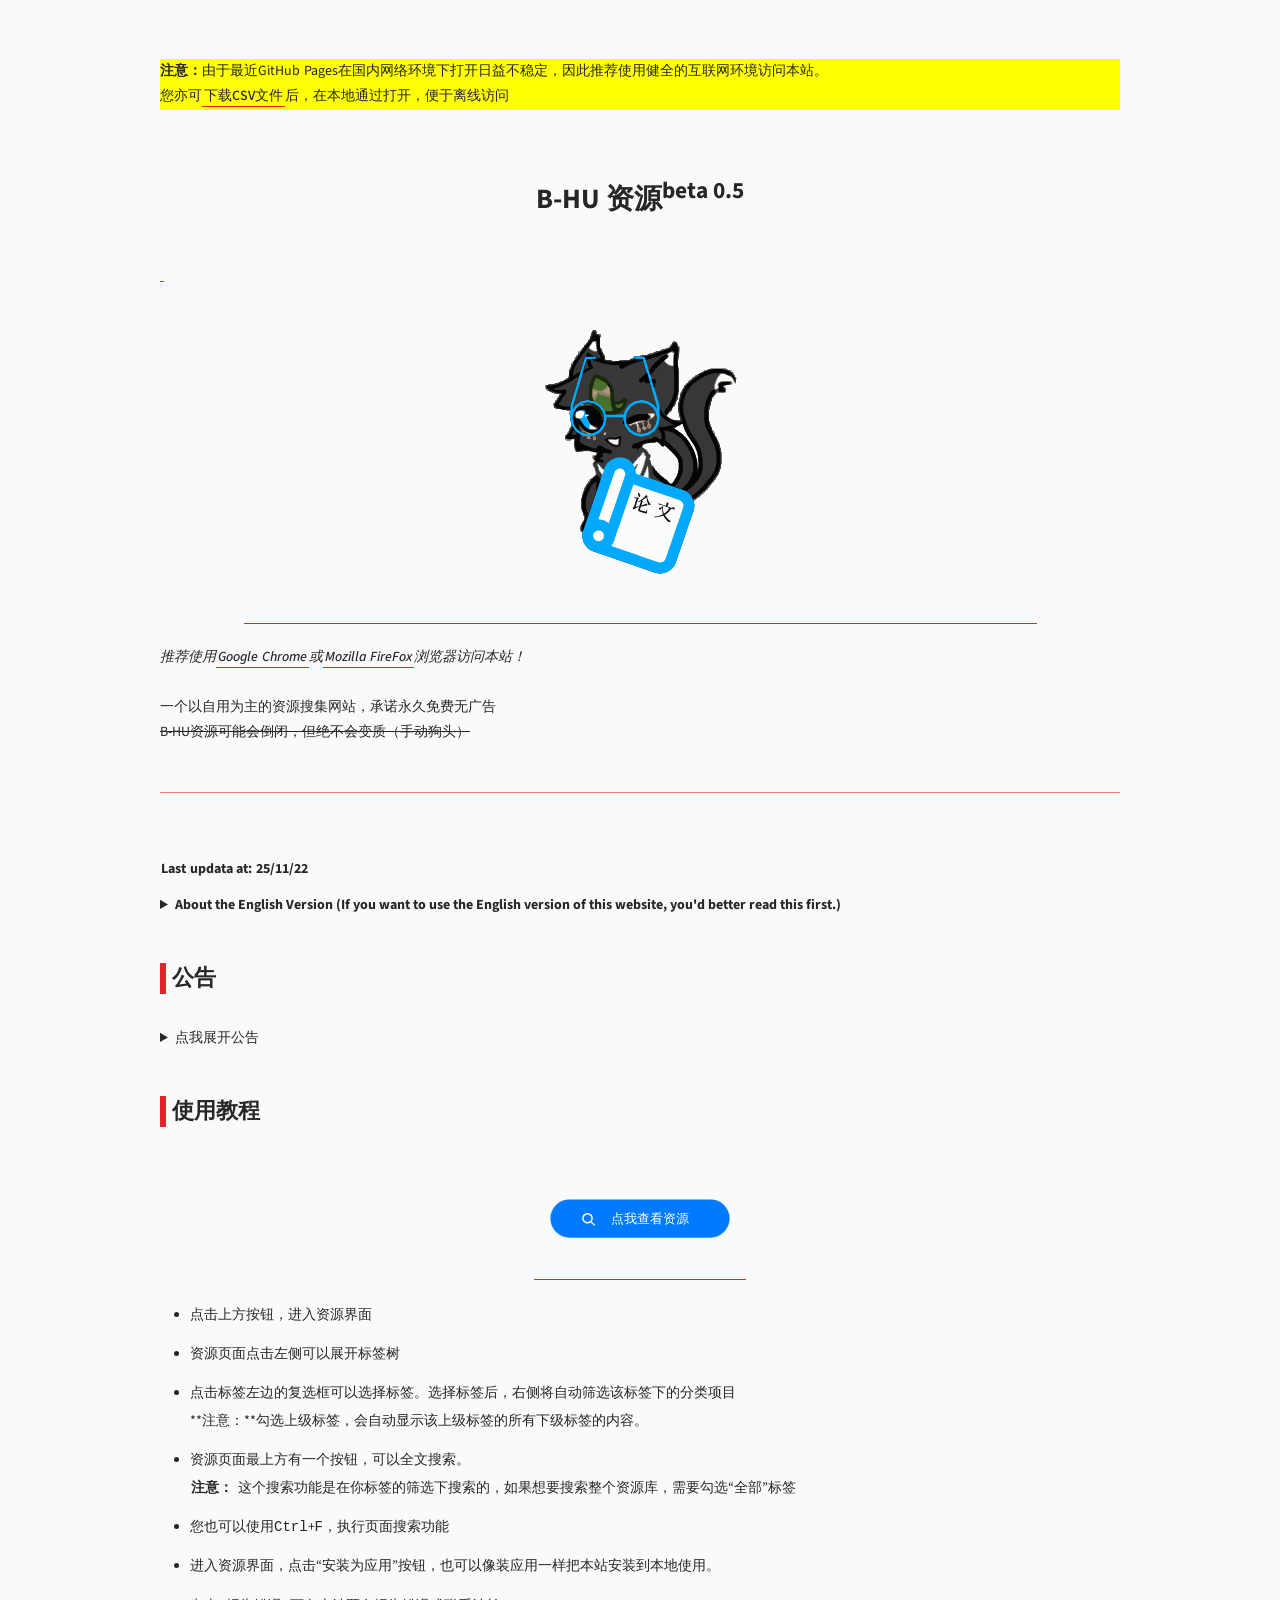
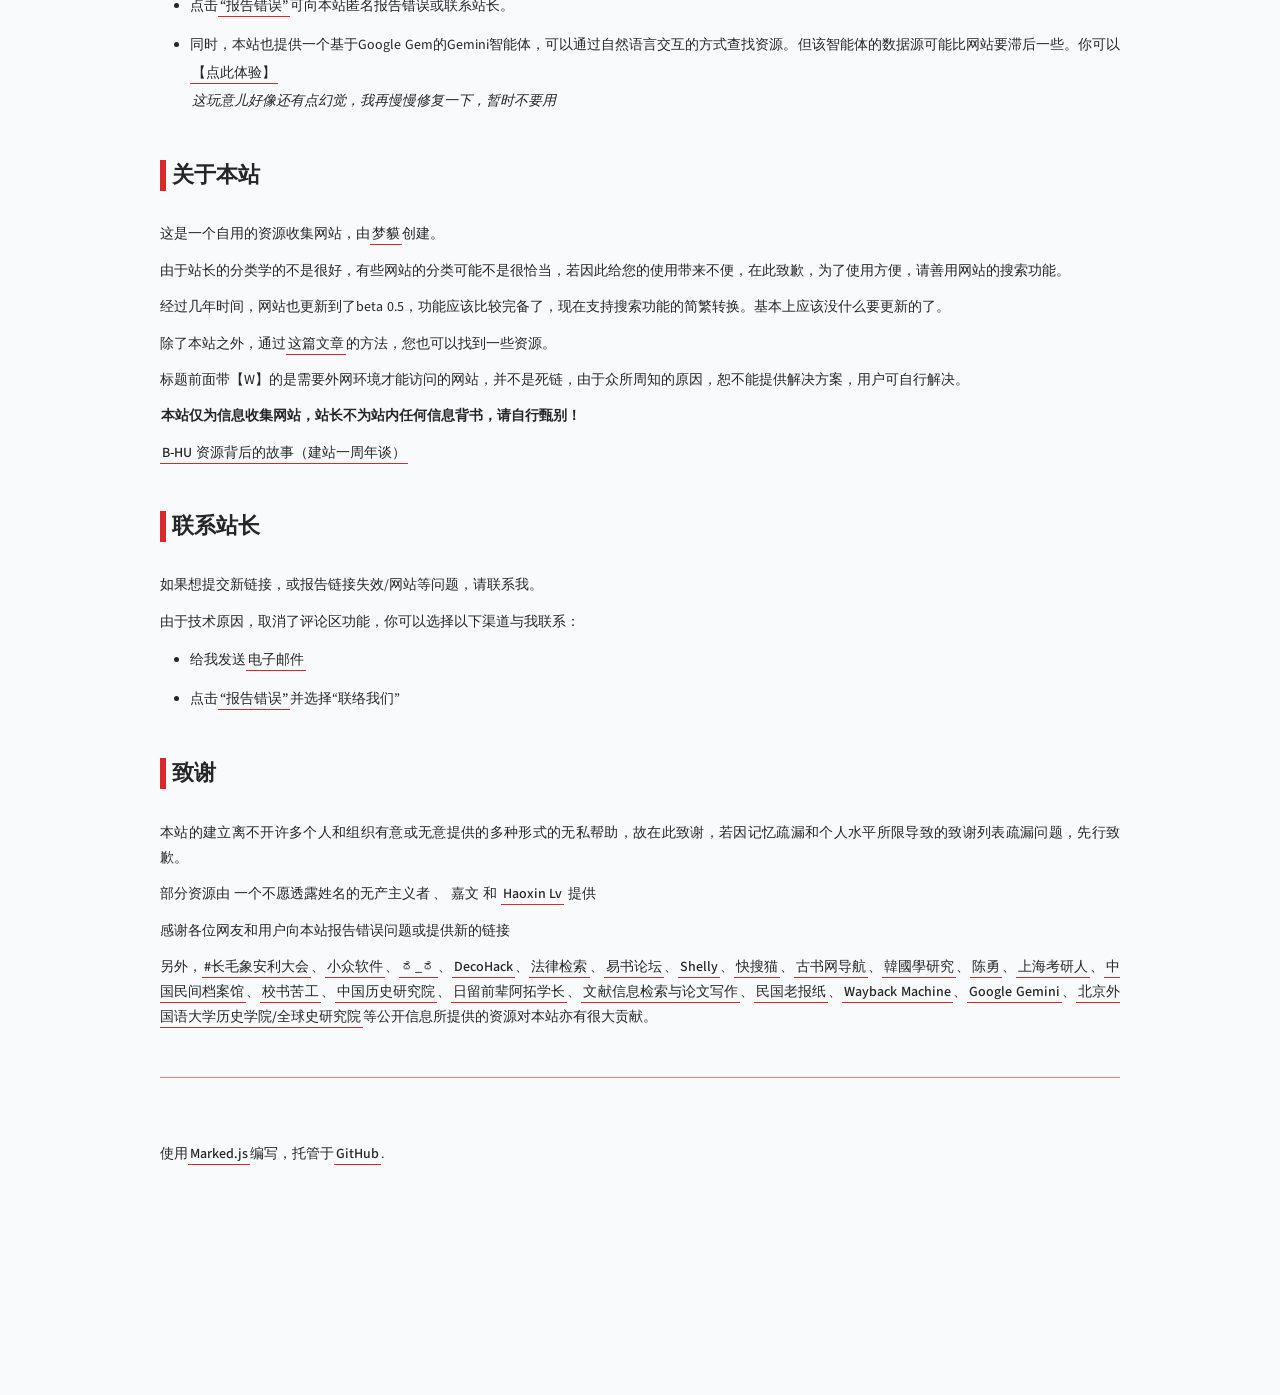
==== commit 19346ec3: "增加资源" ====
--- a/index.html
+++ b/index.html
@@ -150,7 +150,7 @@
         function resolveTargetPath(rawPage) {
           const safeName = (rawPage || "index").trim();
           if (!safeName || safeName === "index") {
-            return "index.md";
+            return "README.md";
           }
           // 如果路径已经包含 .md，直接返回
           if (safeName.endsWith(".md")) {
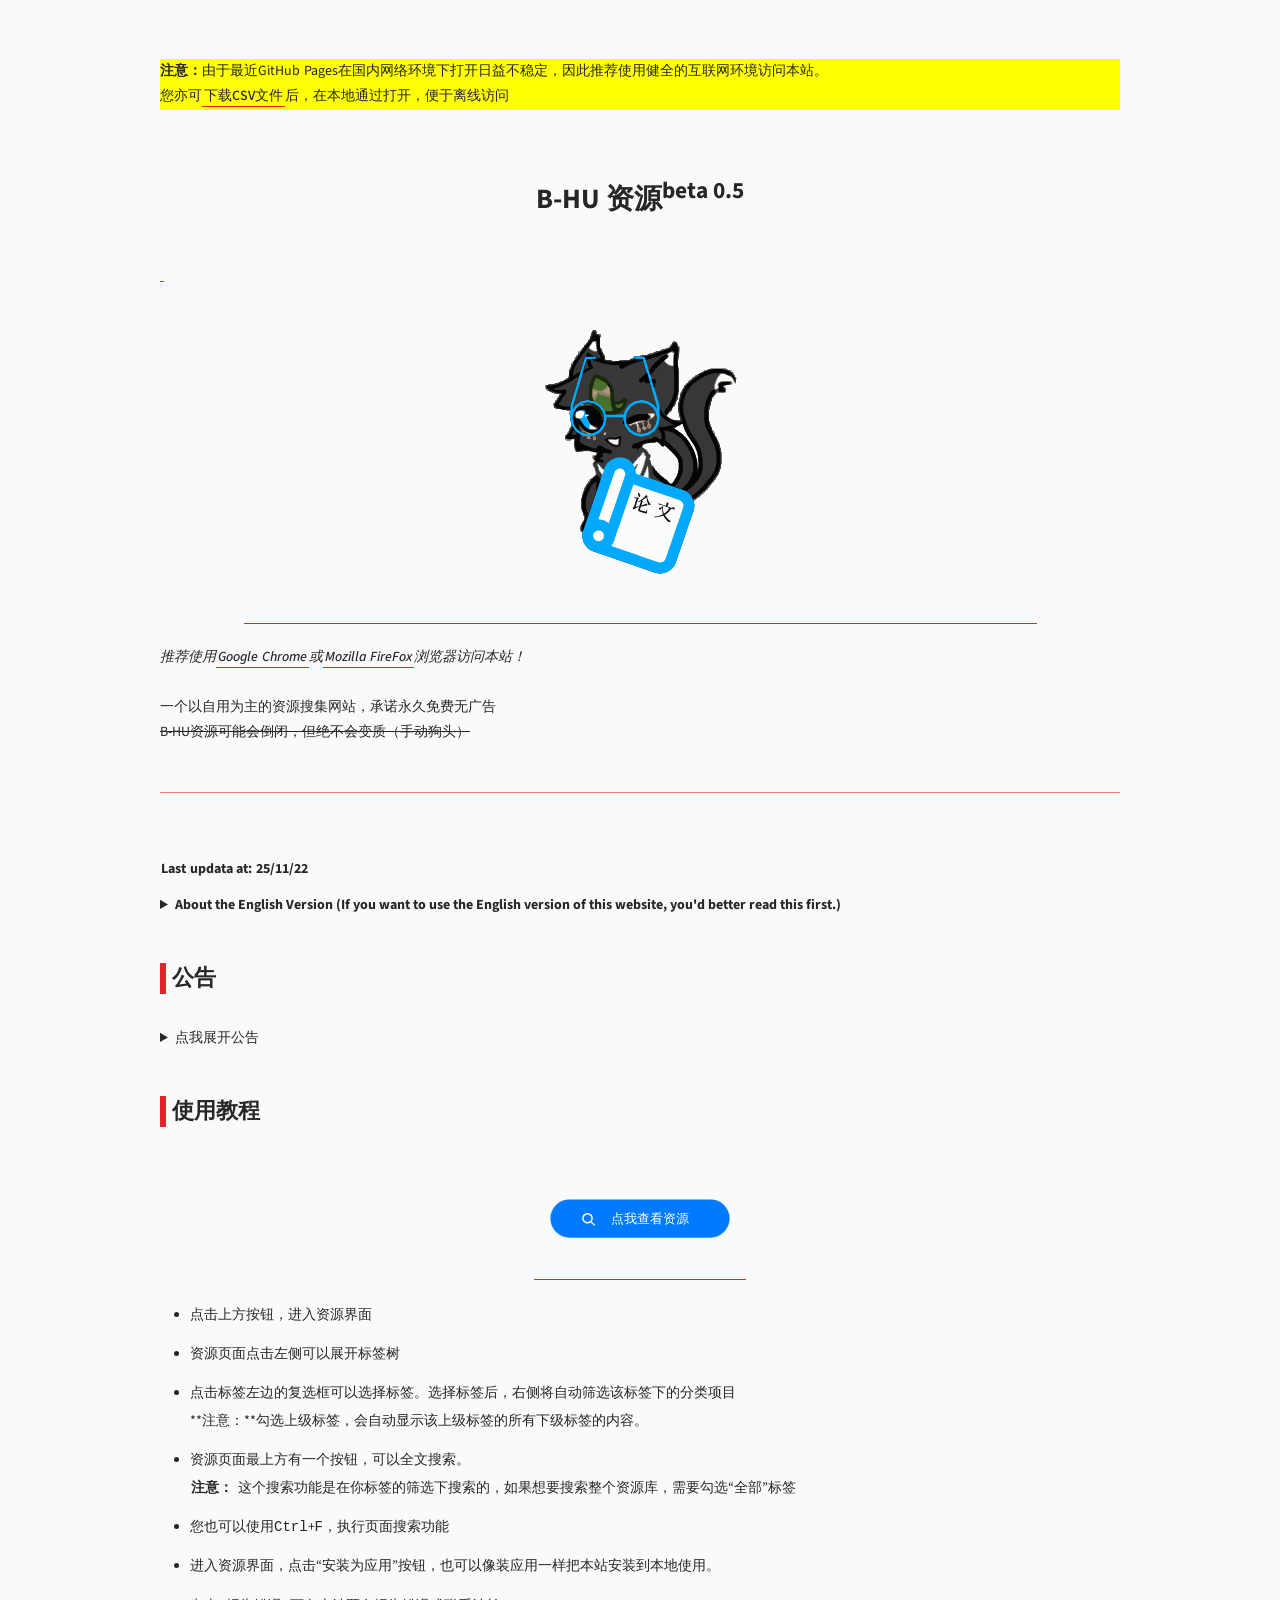
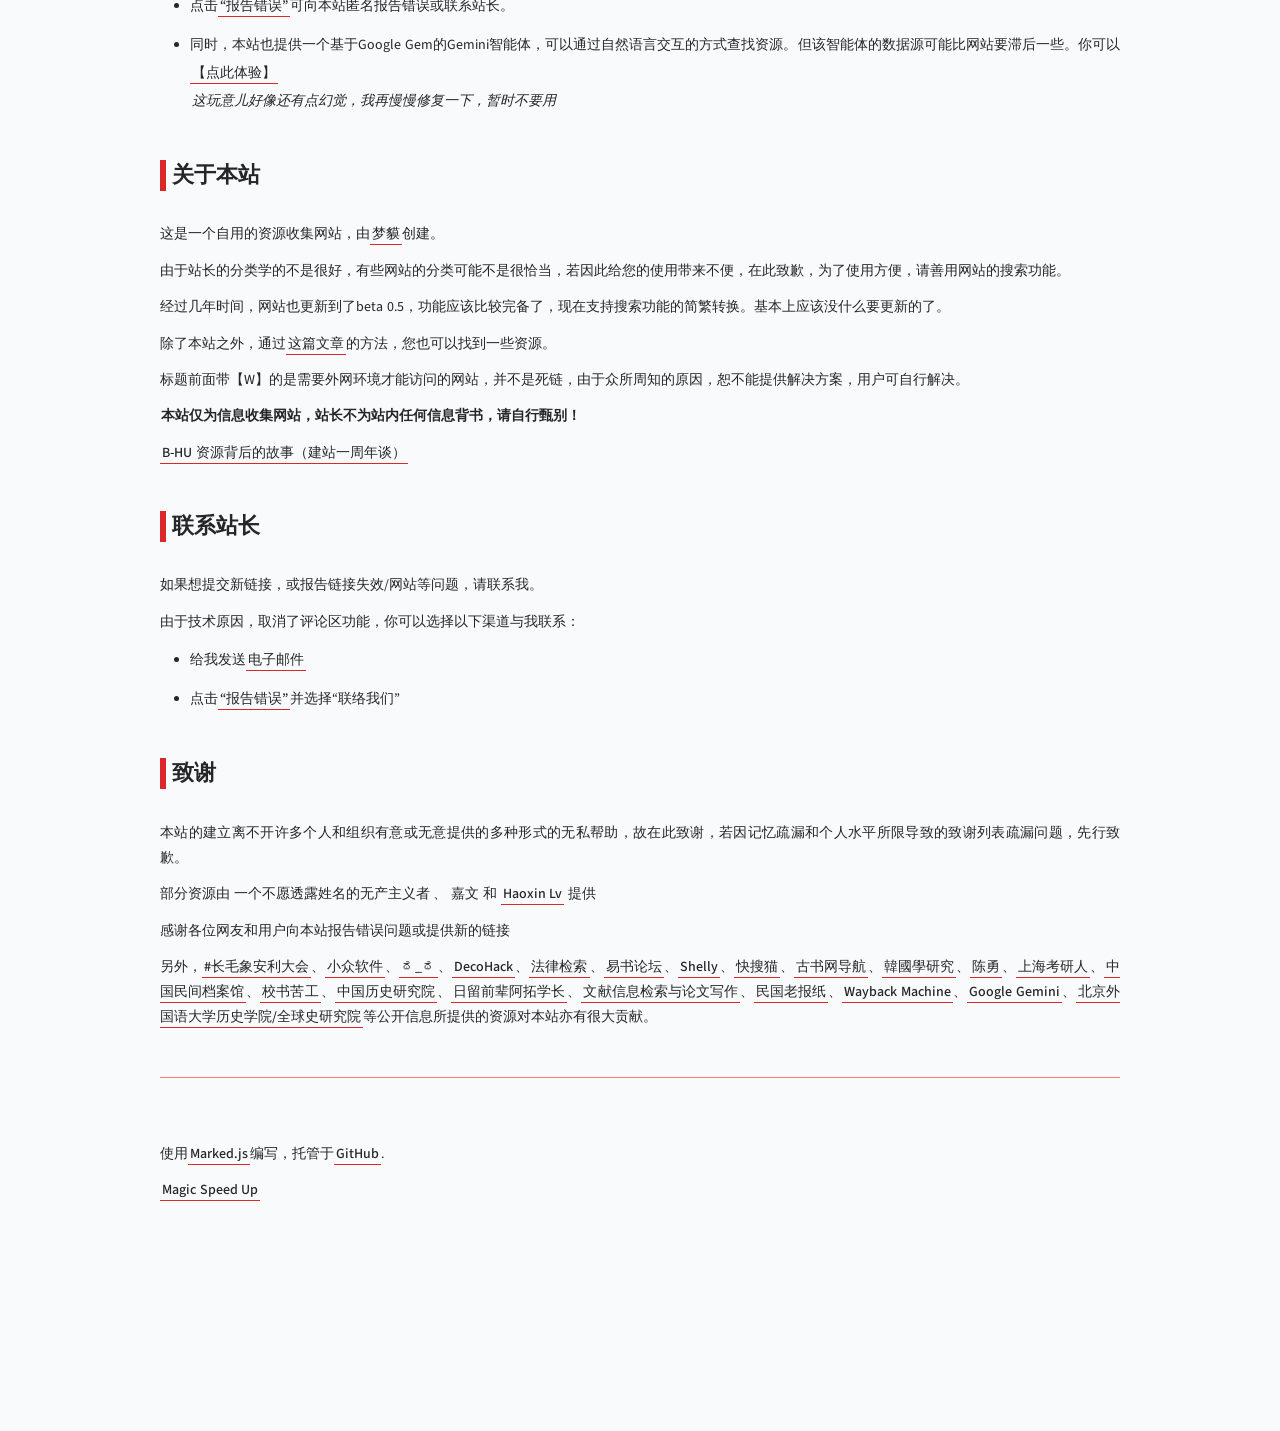
==== commit 7365eb26: "magic speed up" ====
--- a/index.html
+++ b/index.html
@@ -205,10 +205,10 @@
               console.warn("Failed to load from cache:", cacheError);
             }
             
-            // 如果加载失败且不是 index.md，则回退到 index.md
-            if (targetPath !== "index.md") {
+            // 如果加载失败且不是 README.md，则回退到 README.md
+            if (targetPath !== "README.md") {
               try {
-                const fallbackResponse = await fetch(`index.md?t=${Date.now()}`);
+                const fallbackResponse = await fetch(`README.md?t=${Date.now()}`);
                 if (fallbackResponse.ok) {
                   const fallbackSource = await fallbackResponse.text();
                   contentEl.innerHTML = marked.parse(fallbackSource, {
@@ -219,10 +219,10 @@
                   return;
                 }
               } catch (fallbackError) {
-                // 尝试从缓存读取 index.md
+                // 尝试从缓存读取 README.md
                 try {
                   const cache = await caches.open('bhu-resource-v1');
-                  const cachedIndex = await cache.match('./index.md');
+                  const cachedIndex = await cache.match('./README.md');
                   if (cachedIndex) {
                     const source = await cachedIndex.text();
                     contentEl.innerHTML = marked.parse(source, {
@@ -230,13 +230,13 @@
                       headerIds: true,
                     });
                     updateTitle("Markdown 查看器");
-                    console.log('Loaded index.md from cache as fallback');
+                    console.log('Loaded README.md from cache as fallback');
                     return;
                   }
                 } catch (cacheError2) {
-                  console.warn("Failed to load index.md from cache:", cacheError2);
+                  console.warn("Failed to load README.md from cache:", cacheError2);
                 }
-                console.warn("Fallback to index.md also failed:", fallbackError);
+                console.warn("Fallback to README.md also failed:", fallbackError);
               }
             }
             // 如果所有方法都失败，显示错误信息
